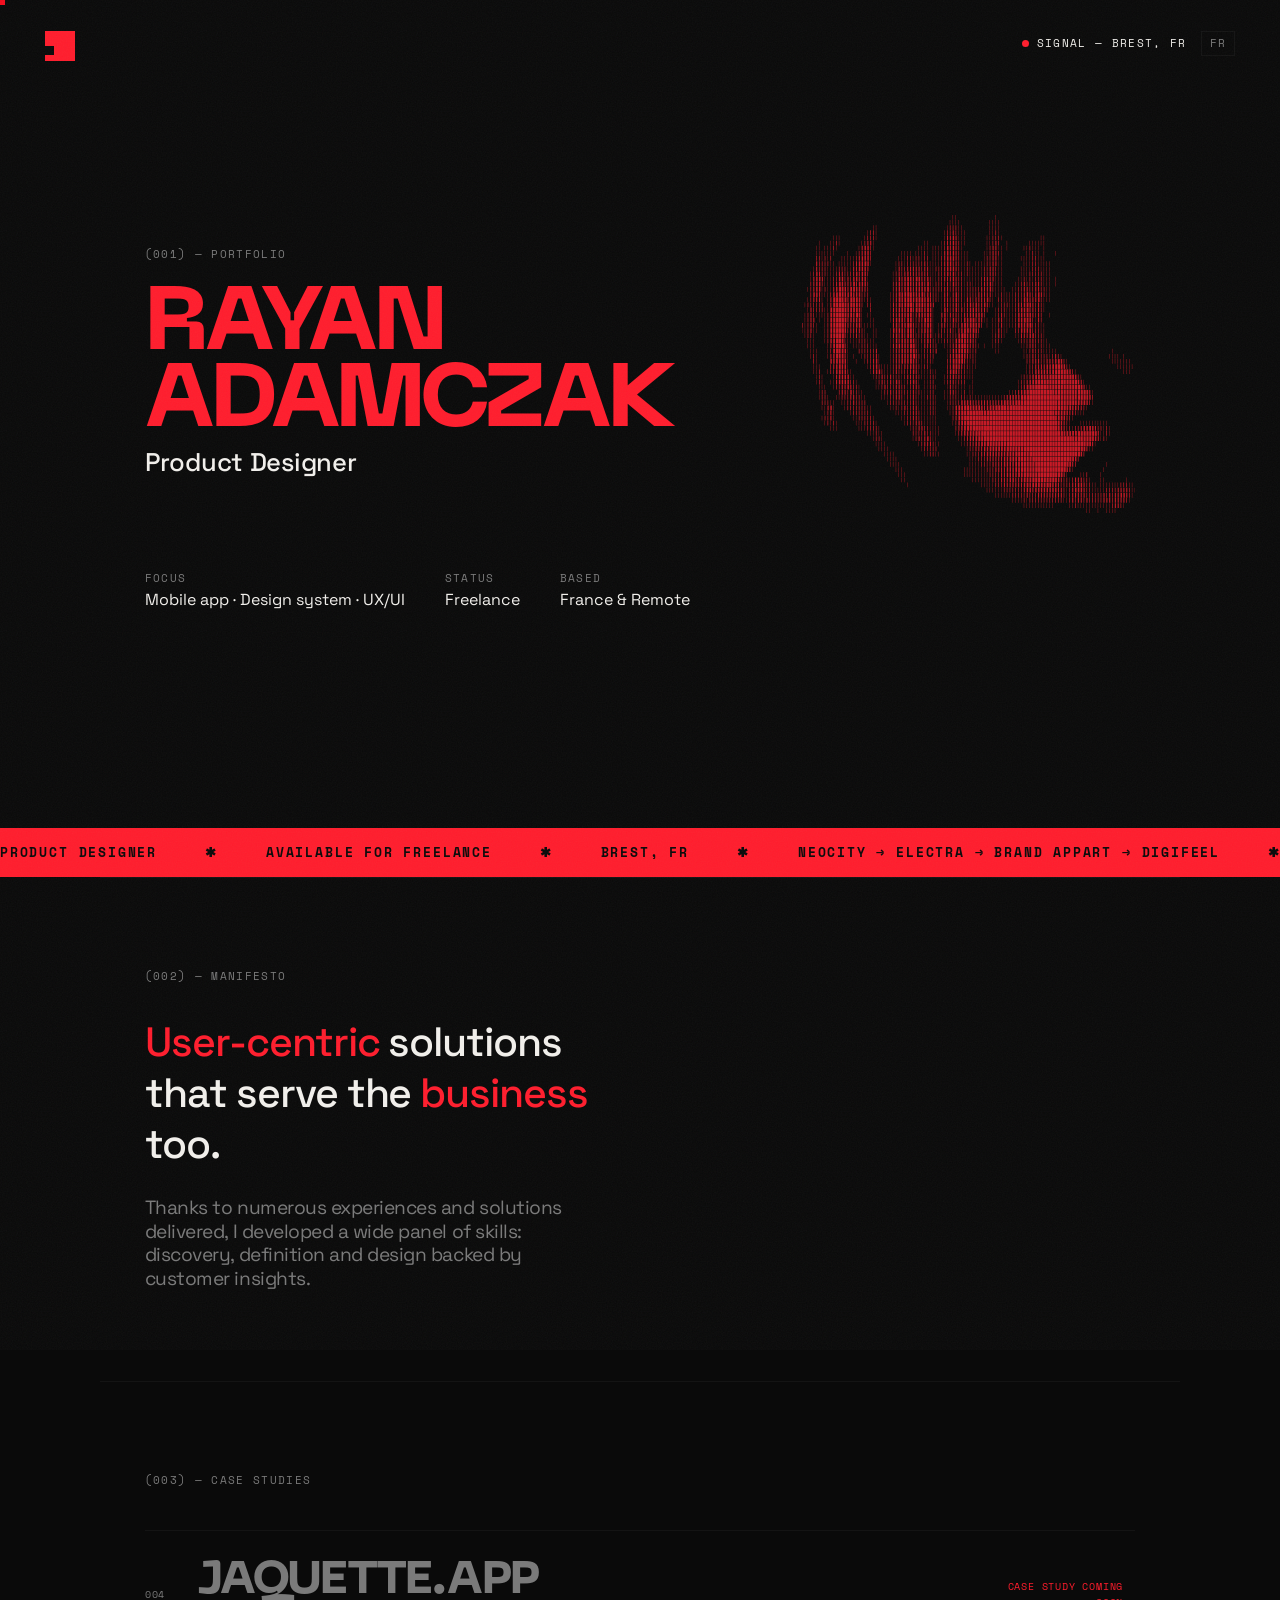
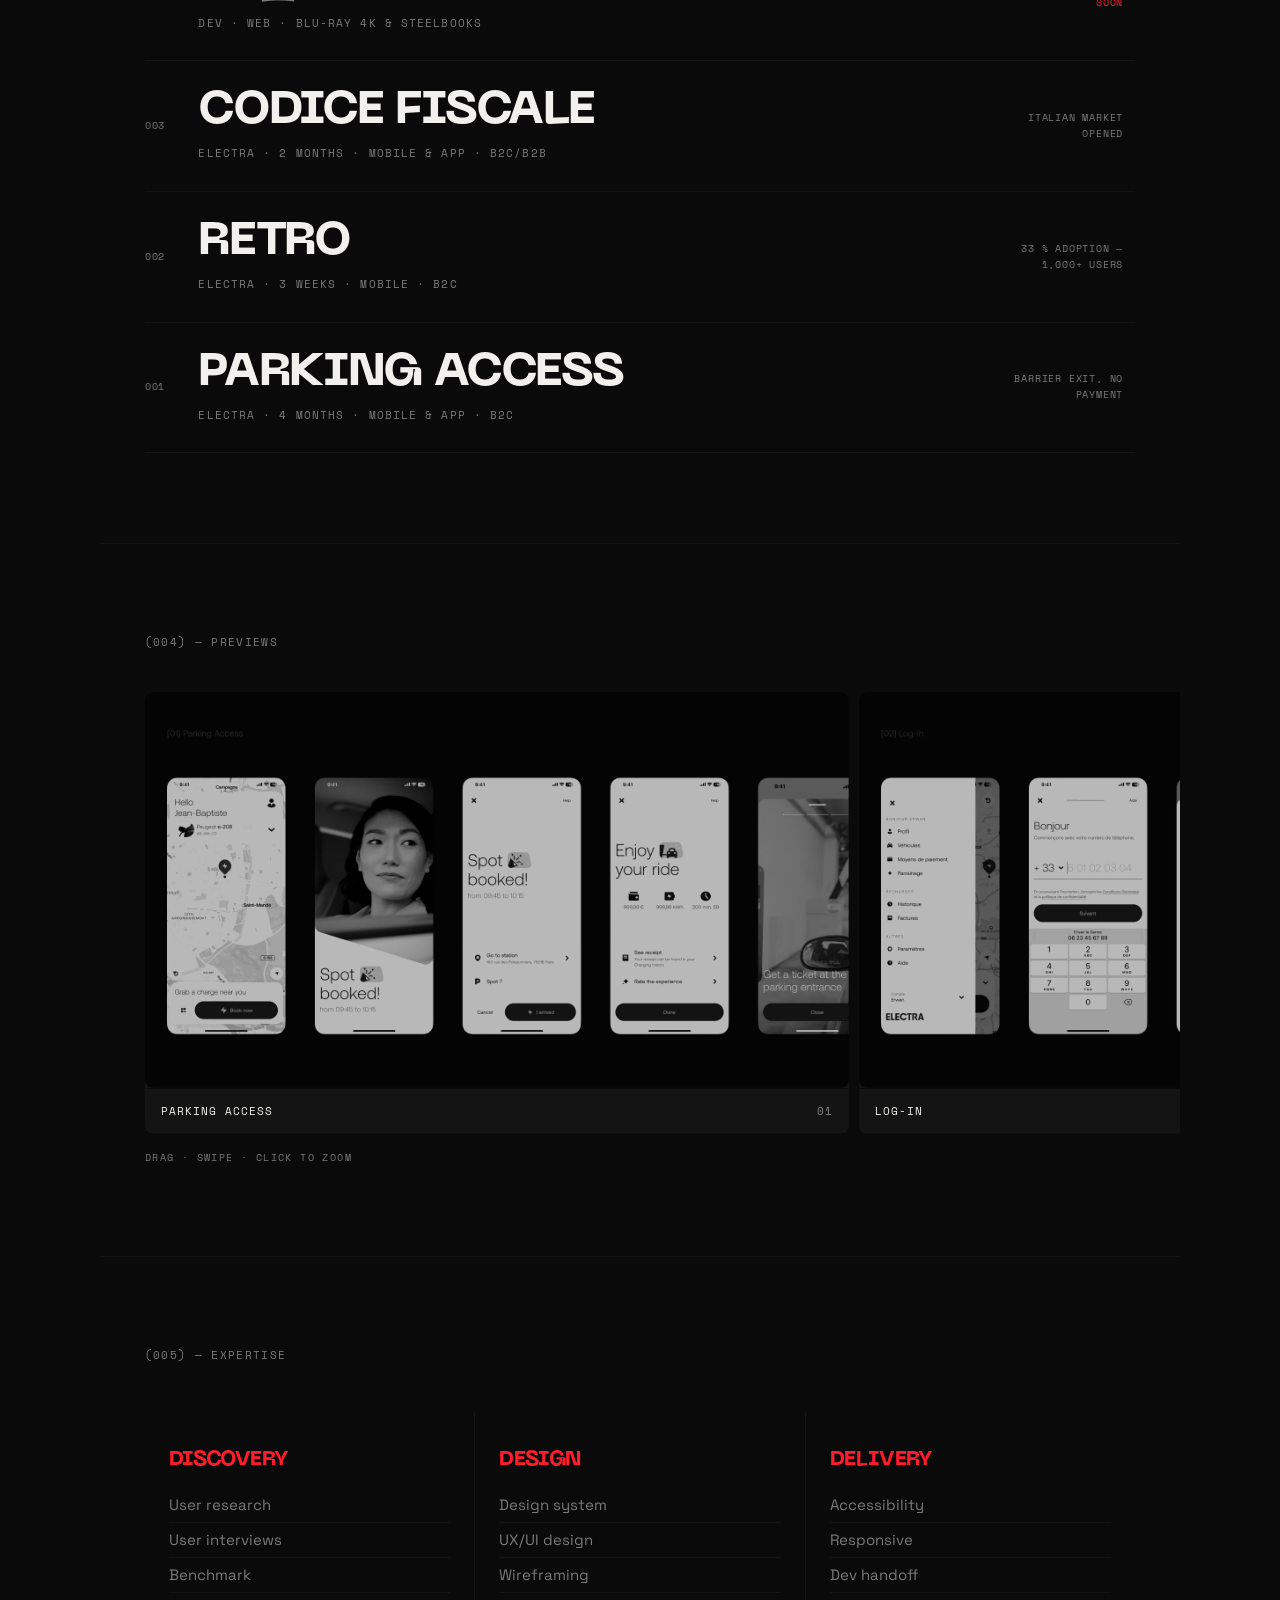
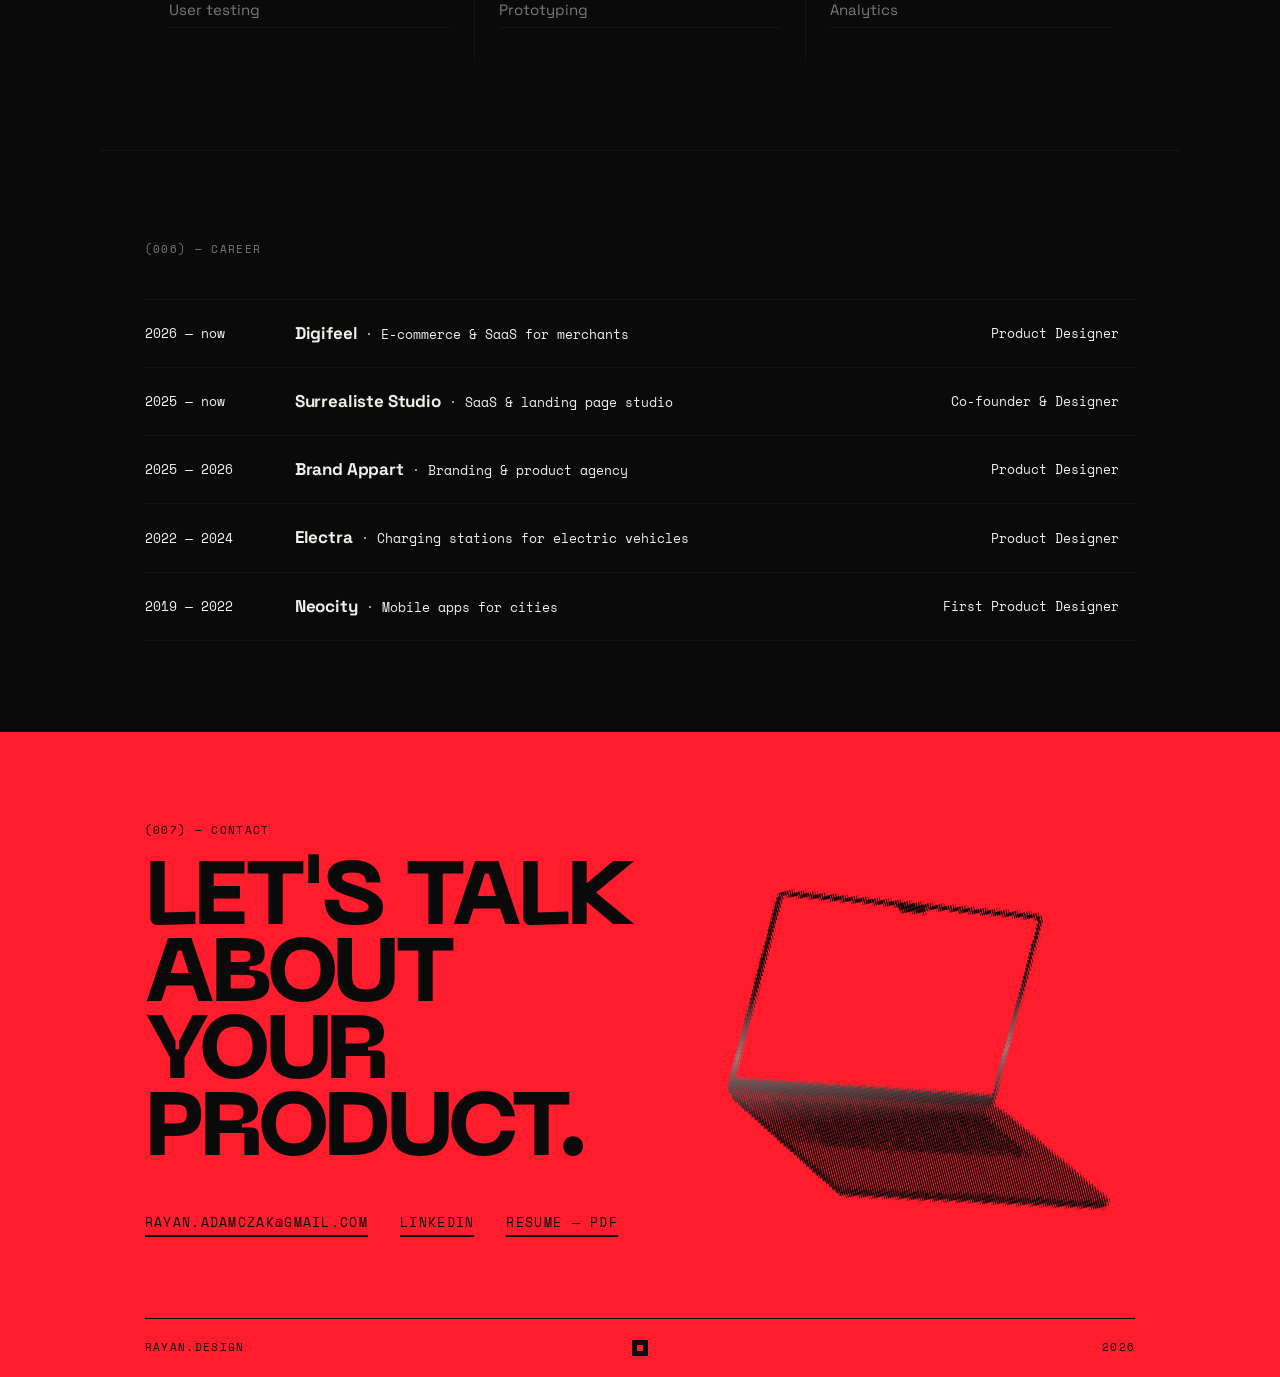
==== index.html @ aa4a4910 "Glissement du carrousel fluidifié, statut simplifié Carrousel - La cause des à-coups n'était ni le s" ====
<!doctype html>
<html lang="fr">
<head>
<meta charset="utf-8">
<meta name="viewport" content="width=device-width, initial-scale=1">
<title>Rayan Adamczak — Product Designer</title>
<meta name="description" content="Product Designer freelance — applications mobiles, design system, UX/UI. Electra, Neocity, Brand Appart, Digifeel. Brest, France &amp; remote.">
<meta name="theme-color" content="#0A0A0A">
<link rel="icon" href="assets/favicon.svg" type="image/svg+xml">
<link rel="icon" href="/favicon.ico" sizes="any">
<link rel="apple-touch-icon" href="/assets/apple-touch-icon.png">
<link rel="canonical" href="https://rayan.design/">
<meta property="og:type" content="website">
<meta property="og:title" content="Rayan Adamczak — Product Designer">
<meta property="og:description" content="Applications mobiles, design system, UX/UI. Freelance, dispo missions.">
<meta property="og:image" content="https://rayan.design/assets/og.jpg">
<meta property="og:image:width" content="1200">
<meta property="og:image:height" content="630">
<meta property="og:url" content="https://rayan.design/">
<meta name="twitter:card" content="summary_large_image">
<link rel="preconnect" href="https://fonts.googleapis.com">
<link rel="preconnect" href="https://fonts.gstatic.com" crossorigin>
<link href="https://fonts.googleapis.com/css2?family=Space+Grotesk:wght@400;500;700&family=Space+Mono:wght@400;700&display=swap" rel="stylesheet">
<style>
/* ── PP Neue Machina (locale) ─────────────────────────────── */
@font-face{font-family:'PP Neue Machina';src:url('fonts/PPNeueMachina-Light.woff2') format('woff2');
  font-weight:300;font-style:normal;font-display:swap}
@font-face{font-family:'PP Neue Machina';src:url('fonts/PPNeueMachina-Regular.woff2') format('woff2');
  font-weight:400;font-style:normal;font-display:swap}
@font-face{font-family:'PP Neue Machina';src:url('fonts/PPNeueMachina-Ultrabold.woff2') format('woff2');
  font-weight:800;font-style:normal;font-display:swap}

/* ── Tokens ───────────────────────────────────────────────── */
:root{
  /* rouge repris exactement des SVG tramés */
  --noir:#0A0A0A; --encre:#141414; --rouge:#FF1D2D; --rouge-sourd:#8F0F14;
  --craie:#F2F0EC; --gris:#7A7A7A;
  --marge:clamp(16px,3.5vw,64px);
  /* la colonne suit l'écran au lieu de se figer : 1400 à 1440,
     puis elle continue de grandir jusqu'à 2200 sur 4K. */
  --maxw:clamp(1080px,84vw,1680px);
  --rayon:8px;
  --display:'PP Neue Machina',system-ui,sans-serif;
  --texte:'Space Grotesk',system-ui,sans-serif;
  --mono:'Space Mono',ui-monospace,monospace;
  --ease:cubic-bezier(.7,0,.2,1);
}
*{box-sizing:border-box;margin:0;padding:0}
/* Le curseur custom masque le curseur système : sans anneau de focus,
   une navigation au clavier est aveugle. */
:focus-visible{outline:2px solid var(--rouge);outline-offset:3px}
html{scroll-behavior:smooth}
body{
  background:var(--noir);color:var(--craie);font-family:var(--texte);
  font-size:clamp(16px,.95vw,21px);line-height:1.6;-webkit-font-smoothing:antialiased;
  overflow-x:hidden;cursor:none;
}
a{color:inherit;text-decoration:none}

/* ── Grain global ─────────────────────────────────────────── */
.grain{
  position:fixed;inset:-50%;z-index:9998;pointer-events:none;opacity:.045;
  background-image:url("data:image/svg+xml,%3Csvg xmlns='http://www.w3.org/2000/svg' width='200' height='200'%3E%3Cfilter id='n'%3E%3CfeTurbulence type='fractalNoise' baseFrequency='.8' numOctaves='3'/%3E%3C/filter%3E%3Crect width='200' height='200' filter='url(%23n)'/%3E%3C/svg%3E");
  animation:grain 1s steps(4) infinite;
}
@keyframes grain{
  0%{transform:translate(0,0)}25%{transform:translate(-2%,1%)}
  50%{transform:translate(1%,-2%)}75%{transform:translate(-1%,-1%)}
  100%{transform:translate(0,0)}
}

/* ── Curseur ──────────────────────────────────────────────── */
/* `difference` est ce qui rend le curseur lisible sur les surfaces du site :
   il vire au noir sur le rouge — sans quoi il disparaît sur la ligne de
   parcours survolée — et reste rouge sur le noir. Son seul défaut est sur
   un visuel clair importé, où le rouge s'inverse en cyan : on le neutralise
   alors ponctuellement (voir .zoom plus bas). */
.cur{
  position:fixed;top:0;left:0;width:10px;height:10px;background:var(--rouge);
  z-index:9999;pointer-events:none;mix-blend-mode:difference;
  transition:width .25s var(--ease),height .25s var(--ease);
  transform:translate(-50%,-50%);
}
.cur.big{width:56px;height:56px}
/* Sur une vignette, le clic n'ouvre pas une page : il agrandit l'image.
   Un « + » le dit, sinon rien ne distingue une vignette d'un lien. Noir
   dans un carré rouge, c'est déjà la grammaire du logo. */
.cur::before,.cur::after{
  content:'';position:absolute;top:50%;left:50%;background:var(--noir);
  transform:translate(-50%,-50%) scale(0);
  transition:transform .25s var(--ease);
}
.cur::before{width:18px;height:2px}
.cur::after{width:2px;height:18px}
.cur.zoom::before,.cur.zoom::after{transform:translate(-50%,-50%) scale(1)}
/* Les maquettes du carrousel sont les seules surfaces claires de la page :
   c'est là, et seulement là, que `difference` virerait au cyan. */
.cur.zoom{mix-blend-mode:normal}
/* Le `cursor:none` du body est hérité, mais la feuille du navigateur pose
   `cursor:pointer` directement sur les liens et les boutons : une règle
   l'emporte toujours sur un héritage. D'où la flèche native encore visible
   sur les lignes de case study et de parcours. */
a,button{cursor:none}

/* ── Chrome ───────────────────────────────────────────────── */
.status{
  position:fixed;top:clamp(22px,2.4vw,44px);right:var(--marge);z-index:100;
  font-family:var(--mono);font-size:11px;letter-spacing:.12em;text-transform:uppercase;
  display:flex;align-items:center;gap:8px;
}
.dot{width:7px;height:7px;background:var(--rouge);border-radius:50%;animation:pulse 1.6s infinite}
.langue{
  margin-left:6px;font:inherit;letter-spacing:.12em;color:var(--gris);
  background:none;border:1px solid var(--encre);padding:3px 8px;cursor:none;
  transition:color .3s var(--ease),border-color .3s var(--ease);
}
.langue:hover{color:var(--rouge);border-color:var(--rouge)}
@keyframes pulse{0%,100%{opacity:1}50%{opacity:.25}}

/* ── Logo « œil » ─────────────────────────────────────────── */
.logo{
  position:fixed;top:clamp(22px,2.4vw,44px);left:var(--marge);z-index:100;
  width:clamp(30px,2.2vw,40px);aspect-ratio:1;background:var(--rouge);
  display:block;overflow:hidden;
}
.logo .pupille{
  position:absolute;top:50%;left:0;width:32%;height:32%;background:var(--noir);
  animation:scrute 9s cubic-bezier(.16,1,.3,1) infinite;
}
/* Saccade oculaire : déplacement quasi instantané suivi d'une fixation
   longue. Les paliers sont volontairement inégaux — un rythme régulier
   trahit la boucle. La pupille reste toujours dans la boîte : son bord
   ne dépasse jamais 12 % de marge au plus serré. */
/* Tout passe par transform : `left`, `top` et `height` déclenchaient un
   recalcul de layout à chaque frame, en boucle infinie. Les pourcentages
   de translate sont relatifs à la pupille (32 % du carré), d'où le
   facteur 100/32 ≈ 3,13 par rapport aux positions d'origine. Élargir la
   pupille impose donc de réduire les translate d'autant, sinon elle sort
   du carré. */
@keyframes scrute{
  0%,16%  {transform:translate(40%,-41%)   scaleY(1)}
  19%,29% {transform:translate(170%,-41%)  scaleY(1)}
  30%     {transform:translate(170%,-41%)  scaleY(.115)}  /* clignement */
  31%,38% {transform:translate(170%,-41%)  scaleY(1)}
  41%,49% {transform:translate(157%,3%)    scaleY(1)}     /* diagonale bas */
  52%,60% {transform:translate(70%,0%)     scaleY(1)}     /* balaye le bas */
  63%,72% {transform:translate(94%,-59%)   scaleY(1)}
  73%     {transform:translate(94%,-59%)   scaleY(.115)}  /* 2e clignement */
  74%,79% {transform:translate(94%,-59%)   scaleY(1)}
  82%,88% {transform:translate(176%,-9%)   scaleY(1)}
  91%,100%{transform:translate(40%,-41%)   scaleY(1)}     /* boucle nette */
}
/* Le clignement vit dans la pupille elle-même (elle s'écrase sur sa
   hauteur), pas dans un cache rouge par-dessus. Un cache masquait la
   pupille au lieu de la faire cligner — elle semblait disparaître.
   Comme tout est dans la même animation, il n'y a plus de désynchro
   possible entre deux boucles. */
.logo:hover .pupille{animation-play-state:paused}

.label{
  font-family:var(--mono);font-size:clamp(11px,.72vw,15px);letter-spacing:.12em;
  text-transform:uppercase;color:var(--gris);
}
/* colonne centrée : les gouttières ne grandissent plus indéfiniment */
section{
  padding:clamp(64px,10vh,160px) var(--marge);border-top:1px solid var(--encre);
  max-width:var(--maxw);margin-inline:auto;
}

/* ── Hero ─────────────────────────────────────────────────── */
/* `safe center` : si le contenu dépasse la hauteur, il s'aligne en haut
   au lieu de déborder (et d'être rogné) des deux côtés. */
.hero{
  border-top:0;min-height:92vh;display:flex;flex-direction:column;
  justify-content:safe center;position:relative;
}
.hero h1{
  font-family:var(--display);font-weight:800;color:var(--rouge);
  font-size:clamp(42px,7vw,168px);line-height:.86;letter-spacing:-.035em;
  text-transform:uppercase;
}
/* Titre et portrait sur une même ligne : le portrait se cale sur l'axe
   du bloc titre au lieu de flotter en haut à droite. */
.hero-main{
  display:flex;align-items:center;justify-content:space-between;
  gap:clamp(24px,5vw,96px);
}
.hero-text{min-width:0}
/* l'interligne .86 fait remonter les capitales dans la ligne du dessus */
/* Les deux écarts autour du nom se mesurent sur les capitales, pas sur les
   boîtes : avec line-height .86 la boîte du h1 est plus courte que ses
   glyphes, et l'espace résiduel sous la dernière ligne vaut ~0,3 fois le
   corps. Se fier aux marges donnait 15 px au-dessus pour 34 px en dessous.
   La marge est donc exprimée en vw, comme le corps du h1, pour que les
   deux écarts restent égaux à toutes les largeurs. */
.hero-text .label{margin-bottom:clamp(12px,1.85vw,42px)}
.hero .sub{
  font-size:clamp(17px,2vw,38px);color:var(--craie);margin-top:0;
  letter-spacing:-.01em;font-weight:500;
}
.hero .meta{display:flex;gap:40px;flex-wrap:wrap;margin-top:56px}
/* ── Visuels tramés ───────────────────────────────────────── */
/* Les SVG servent de MASQUE, pas d'image : la couleur vient du CSS.
   Un seul asset suffit donc pour le rouge sur noir ET le noir sur rouge. */
.dither{
  -webkit-mask-position:center;mask-position:center;
  -webkit-mask-repeat:no-repeat;mask-repeat:no-repeat;
  -webkit-mask-size:contain;mask-size:contain;
  background-color:var(--rouge);
  transition:background-color .35s var(--ease);
}
.portrait{
  border-radius:var(--rayon);
  flex:0 0 auto;width:min(26vw,420px);aspect-ratio:290/260;
  position:relative;
  /* le portrait est légèrement en retrait, puis on « l'éclaire » au survol :
     un gain de luminosité discret, pas un projecteur. */
  filter:brightness(.78);
  transition:filter .7s var(--ease);
  /* la couleur vit dans les deux calques ci-dessous, pas ici */
  background-color:transparent;
}
/* Calques empilés : ::before porte le portrait, les .glitch sont les bandes
   décalées de la salve. Le masque vit sur les calques et non sur .portrait —
   un masque sur le parent rognerait les décalages. */
.portrait::before{content:''}
.portrait::before,.portrait .glitch{
  position:absolute;inset:0;
  background-color:var(--rouge);
  -webkit-mask-image:url('assets/portrait.svg');mask-image:url('assets/portrait.svg');
  -webkit-mask-position:center;mask-position:center;
  -webkit-mask-repeat:no-repeat;mask-repeat:no-repeat;
  -webkit-mask-size:contain;mask-size:contain;
}
.laptop{
  width:min(38vw,420px);aspect-ratio:325/273;
  -webkit-mask-image:url('assets/laptop.svg');mask-image:url('assets/laptop.svg');
}
.portrait:hover{filter:brightness(1.14) saturate(1.06)}

/* ── Le portrait décroche ─────────────────────────────────────
   Salves brèves et rares, séparées par de longues pauses : le glitch
   doit surprendre, pas meubler. Tout le tirage (nombre de bandes,
   hauteur, position, décalage, teinte) vit dans le script en bas de
   page — une boucle CSS, même longue, finit par se laisser reconnaître.
   Deux teintes seulement, toutes deux sombres : la bande noire creuse
   un trou dans la trame, la rouge sourd l'éteint. Rien de clair, le
   glitch mange l'image au lieu de l'éclairer. */
.portrait::before{transform:translate3d(var(--secousse,0),0,0)}
/* Les bandes n'apparaissent que le temps d'une salve. Sans JS, le
   portrait reste net et immobile. */
.portrait .glitch{opacity:0}
/* sur fond rouge, la trame passe en noir */
.contact .dither{background-color:var(--noir)}

/* ── Le laptop s'allume ───────────────────────────────────────
   Trois couches, toutes contenues par le masque du SVG :
   1. un balayage clair qui traverse l'écran au survol ;
   2. un allumage saccadé quand la section entre à l'écran ;
   3. une inclinaison 3D qui suit le curseur.
   Le dégradé est en background-image : comme il est masqué par le SVG,
   il épouse exactement la silhouette du laptop. */
.laptop-scene{perspective:1000px;flex:0 0 auto;padding:24px}
.contact .laptop{
  background-image:linear-gradient(178deg,transparent 43%,rgba(242,240,236,.55) 50%,transparent 57%);
  background-size:100% 300%;
  background-position:0 -100%;
  transform:rotateX(var(--rx,0deg)) rotateY(var(--ry,0deg));
  /* Pas de transition pendant le suivi : elle amortissait chaque
     mouvement du pointeur et donnait cette impression de laptop qui
     rame. Elle ne sert qu'au retour à plat. */
  transition:transform .6s var(--ease);
  will-change:transform;
}
/* `.suit` est posée par le script tant que le pointeur est dans la zone.
   Le lier au survol de .contact-main ne marchait plus une fois la zone
   d'écoute élargie : entre les deux, chaque mouvement relançait une
   transition de 0,6 s. */
.contact .laptop.suit{transition:none}
.contact-main:hover .laptop{animation:balayage 1.5s var(--ease)}
@keyframes balayage{
  from{background-position:0 -100%}
  to  {background-position:0 200%}
}
/* L'allumage vit sur le parent, le balayage sur le laptop. Les deux
   étaient sur le même élément : passer la souris remplaçait `allumage`
   par `balayage`, et la quitter rejouait l'allumage — l'écran semblait
   se couper à chaque sortie de survol. */
section.in .laptop-scene{animation:allumage .9s steps(1,end)}
@keyframes allumage{
  0%,12%  {opacity:0}
  16%     {opacity:1}
  22%     {opacity:.15}
  30%     {opacity:1}
  38%     {opacity:.4}
  46%,100%{opacity:1}
}

@media(prefers-reduced-motion:reduce){
  .contact .laptop{animation:none!important;transform:none!important}
}


/* ── Marquee ──────────────────────────────────────────────── */
.marquee{
  background:var(--rouge);color:var(--noir);padding:14px 0;overflow:hidden;
  border-top:0;white-space:nowrap;
}
.marquee .track{display:flex;width:max-content;animation:slide 34s linear infinite}
/* Le gap interne ET l'écart entre les deux passes valent 48px : sans ça,
   -50 % ne tombe pas sur une frontière de passe et on voit le raccord. */
.marquee .passe{display:flex;gap:48px;padding-right:48px;font-family:var(--mono);
  font-size:13px;letter-spacing:.14em;text-transform:uppercase;font-weight:700}
.marquee .passe span{white-space:nowrap}
@keyframes slide{from{transform:translateX(0)}to{transform:translateX(-50%)}}

/* ── Manifeste ────────────────────────────────────────────── */
/* Deux paragraphes : l'échelle descend, sinon le bloc mange l'écran. */
.manifeste p{font-size:clamp(24px,3.2vw,56px);line-height:1.24;letter-spacing:-.025em;
  max-width:19ch;font-weight:500;margin-top:32px}
.manifeste .manifeste-suite{color:var(--gris);font-size:clamp(16px,1.5vw,26px);
  max-width:38ch;margin-top:26px;font-weight:400}
.manifeste em{color:var(--rouge);font-style:normal}

/* ── Index projets ────────────────────────────────────────── */
.row{
  /* Le 001 s'aligne sur le bord de la colonne, comme le libellé de
     section. La largeur fixe de 64 px le décalait vers l'intérieur. */
  display:grid;grid-template-columns:auto 1fr auto;gap:clamp(18px,2.6vw,44px);
  align-items:center;padding:28px 12px 28px 0;border-bottom:1px solid var(--encre);
  transition:background .35s var(--ease),color .35s var(--ease),padding-left .35s var(--ease);
}
/* `:first-of-type` compte par type d'élément : avec un <div> suivi de
   <a>, deux lignes recevaient le filet du haut. */
.index > :first-child{border-top:1px solid var(--encre)}
.row h2{font-family:var(--display);font-weight:800;font-size:clamp(22px,3.6vw,68px);
  text-transform:uppercase;letter-spacing:-.03em;line-height:1}
/* Les tags se calaient directement sous le titre alors que la grille
   sépare ses lignes de 10 px : même valeur ici pour un rythme régulier. */
.row .tags{font-family:var(--mono);font-size:11px;letter-spacing:.1em;text-transform:uppercase;color:var(--gris);
  margin-top:10px}
/* Réservé aux lignes cliquables : la ligne « à venir » n'est pas un <a>,
   elle ne doit ni virer au rouge ni suggérer qu'on peut la suivre. */
a.row:hover{background:var(--rouge);color:var(--noir);padding-left:32px}
/* la ligne survolée pousse son numéro en gras : repère de lecture */
a.row:hover .num{font-weight:700}
a.row:hover .tags,a.row:hover .num{color:var(--noir)}
/* Titre en retrait, statut en rouge : la ligne se lit comme annoncée,
   pas comme disponible. */
.row.bientot h2{color:var(--gris)}
.row.bientot .etat{color:var(--rouge)}
.num{font-family:var(--mono);font-size:clamp(10px,.68vw,12px);color:var(--gris);
  letter-spacing:.08em;text-transform:uppercase;text-align:right;max-width:22ch}

.peek{
  /* Carré, sinon le cercle du dégradé (dimensionné sur le coin le plus
     éloigné) déborde en haut et en bas de la boîte et se fait couper. */
  position:fixed;width:min(340px,26vw);aspect-ratio:1;pointer-events:none;z-index:90;
  opacity:0;transform:translate(-50%,-50%) scale(.9);transition:opacity .3s,transform .3s var(--ease);
  background:radial-gradient(70% 70% at 42% 36%,var(--rouge),var(--rouge-sourd) 52%,var(--noir) 84%);

  /* Deux couches de masque multipliées entre elles :
     1. la trame de points, qui se répète ;
     2. un dégradé radial d'opacité, qui ne se répète pas.
     Résultat : la trame est dense sous le curseur et se dissout vers
     les bords, au lieu de s'arrêter net sur un carré. */
  -webkit-mask-image:
    radial-gradient(circle at center,#000 .9px,transparent 1.1px),
    radial-gradient(circle closest-side at center,#000 8%,rgba(0,0,0,.5) 46%,transparent 96%);
  mask-image:
    radial-gradient(circle at center,#000 .9px,transparent 1.1px),
    radial-gradient(circle closest-side at center,#000 8%,rgba(0,0,0,.5) 46%,transparent 96%);
  -webkit-mask-size:4px 4px,100% 100%;
  mask-size:4px 4px,100% 100%;
  -webkit-mask-repeat:repeat,no-repeat;
  mask-repeat:repeat,no-repeat;
  /* `intersect` = alpha_trame × alpha_dégradé */
  -webkit-mask-composite:source-in;
  mask-composite:intersect;
}
.peek.on{opacity:1;transform:translate(-50%,-50%) scale(1)}

/* ── Carrousel d'aperçus ──────────────────────────────────────
   Défilement horizontal libre : molette, drag à la souris, ou swipe.
   `scroll-snap` cale chaque vignette sans bloquer le geste. */
.carrousel{
  margin-top:40px;display:flex;gap:10px;overflow-x:auto;overflow-y:hidden;
  scroll-snap-type:x proximity;scrollbar-width:none;
  /* `cursor:none` et non `grab` : le curseur custom est la seule marque
     de survol du site, une flèche native ici jurerait. */
  padding-bottom:2px;cursor:none;
  /* débord plein bord : le carrousel sort de la colonne, il file vers la droite */
  margin-right:calc(-1 * var(--marge));
}
.carrousel::-webkit-scrollbar{display:none}
.carrousel.drag{scroll-snap-type:none}
/* L'arrondi vient de `clip-path` et non du seul couple
   `border-radius` + `overflow:hidden`. L'image porte en permanence un
   `filter` et, au survol, un `transform` : les deux la placent sur sa
   propre couche de composition. Le rognage arrondi d'un ancêtre est
   alors appliqué par le compositeur, qui ne lisse pas les bords — d'où
   les angles en escalier. `clip-path`, lui, reste antialiasé.
   L'`overflow:hidden` est conservé : il borne la mise en page, le
   clip-path ne fait que dessiner le bord. */
.vignette{
  flex:0 0 auto;scroll-snap-align:start;
  background:var(--encre);position:relative;user-select:none;
  border-radius:var(--rayon);overflow:hidden;
  clip-path:inset(0 round var(--rayon));
}
.vignette .cadre{
  height:clamp(260px,44vh,520px);overflow:hidden;background:var(--noir);
  border-radius:var(--rayon);
  clip-path:inset(0 round var(--rayon));
}
/* Désaturé au repos, couleur au survol : la couleur d'un mockup entre
   toujours en conflit avec le rouge de la DA. On la garde pour le focus. */
.vignette img{height:100%;width:auto;display:block;
  filter:grayscale(1) contrast(1.1) brightness(.72);
  transition:filter .6s var(--ease),transform .8s var(--ease)}
.vignette:hover img{filter:none;transform:scale(1.02)}
.vignette figcaption{
  display:flex;justify-content:space-between;gap:12px;padding:14px 16px;
  font-family:var(--mono);font-size:10.5px;letter-spacing:.1em;text-transform:uppercase;
  /* #7A7A7A sur --encre ne donne que 4.29:1 — sous le seuil pour
     du 10.5 px. Éclairci juste ce qu'il faut : 4.79:1. */
  color:#828282;border-top:1px solid var(--noir);
}
.vignette figcaption b{color:var(--craie);font-weight:400}
.vignette:hover figcaption b{color:var(--rouge)}
.vignette{cursor:none}
/* ── Visionneuse ──────────────────────────────────────────── */
.loupe{
  position:fixed;inset:0;z-index:200;background:rgba(10,10,10,.94);
  display:grid;place-items:center;padding:clamp(20px,5vw,72px);
  opacity:0;visibility:hidden;
  /* visibility bascule instantanément à l'ouverture (sinon le bouton
     n'est pas focusable) et attend la fin du fondu à la fermeture. */
  transition:opacity .4s var(--ease),visibility 0s linear .4s;
  backdrop-filter:blur(8px);
}
.loupe[open]{opacity:1;visibility:visible;transition:opacity .4s var(--ease),visibility 0s}
.loupe img{max-width:100%;max-height:82vh;display:block;object-fit:contain;
  border-radius:var(--rayon)}
.loupe-barre{
  position:absolute;top:clamp(18px,3vw,34px);left:var(--marge);right:var(--marge);
  display:flex;justify-content:space-between;gap:20px;
  font-family:var(--mono);font-size:11px;letter-spacing:.14em;text-transform:uppercase;
  color:var(--gris);
}
.loupe-barre b{color:var(--craie);font-weight:400}
.loupe button{
  font:inherit;letter-spacing:.14em;color:var(--gris);background:none;
  border:1px solid var(--encre);padding:8px 14px;cursor:none;
  transition:color .3s var(--ease),border-color .3s var(--ease);
}
.loupe button:hover{color:var(--rouge);border-color:var(--rouge)}
.loupe-nav{position:absolute;bottom:clamp(18px,3vw,34px);left:50%;transform:translateX(-50%);
  display:flex;gap:10px}
.carrousel-aide{
  margin-top:14px;font-family:var(--mono);font-size:10px;letter-spacing:.14em;
  text-transform:uppercase;color:var(--gris);
}

/* ── Colonnes expertises ──────────────────────────────────── */
.cols{display:grid;grid-template-columns:repeat(auto-fit,minmax(240px,1fr));gap:1px;background:var(--encre);margin-top:48px}
.col{background:var(--noir);padding:32px 24px}
.col h3{font-family:var(--display);font-weight:800;text-transform:uppercase;font-size:20px;
  letter-spacing:-.02em;color:var(--rouge);margin-bottom:12px}
/* Au survol : la puce rouge se déploie et l'item glisse pour lui faire
   place. Transition sur la largeur d'un pseudo-élément, pas sur padding
   du <li> — le filet du bas ne bouge pas. */
.col li{list-style:none;font-size:15px;color:var(--gris);padding:5px 0;
  border-bottom:1px solid var(--encre);display:flex;align-items:center;
  transition:color .35s var(--ease)}
.col li::before{
  content:'';width:0;height:1px;background:var(--rouge);margin-right:0;
  transition:width .35s var(--ease),margin-right .35s var(--ease);
}
.col li:hover{color:var(--craie)}
.col li:hover::before{width:16px;margin-right:10px}

.index{margin-top:40px}

/* ── Parcours ─────────────────────────────────────────────── */
/* `align-items:center` et non l'étirement par défaut : le nom de la boîte
   est en 17 px quand le reste de la ligne est en 13 px, donc la cellule du
   milieu est plus haute. Étirées, les deux autres colonnes calaient leur
   texte en haut de la ligne — d'où l'impression d'un bloc non centré entre
   les deux filets, et d'une flèche décalée. */
a.job{display:grid;grid-template-columns:130px 1fr auto;gap:20px;padding:20px 16px 20px 0;
  align-items:center;
  border-bottom:1px solid var(--encre);font-family:var(--mono);font-size:13px;
  transition:background .35s var(--ease),padding-left .35s var(--ease)}
a.job:first-of-type{border-top:1px solid var(--encre)}
a.job:hover{background:var(--rouge);color:var(--noir);padding-left:16px}
a.job:hover b{color:var(--noir)}
/* La flèche était en ::after sur le <b> : même invisible elle occupait
   sa largeur, ce qui décalait le point médian selon la longueur du nom.
   Elle passe en absolu — zéro impact sur le flux. */
a.job{position:relative}
/* Flèche dessinée, plus le caractère « ↗ ». Dans Space Mono ce glyphe ne
   descend pas jusqu'à la ligne de base — mesuré, son centre d'encre est
   5 px plus haut que celui du texte — donc centrer sa boîte ne le centre
   pas, lui. Le tracé remplit son viewBox de façon symétrique : centrer la
   boîte suffit. La couleur suit `currentColor`, elle passe donc au noir
   sur la ligne survolée sans règle en plus. */
a.job::after{
  content:'';position:absolute;right:16px;top:50%;
  /* Le tracé remplit son viewBox, son centre de boîte est donc son centre
     optique. Reste que le milieu de la ligne n'est pas le milieu des
     capitales : mesuré, la flèche centrée sur la boîte tombe 1,75 px
     au-dessus du milieu de « Product Designer », soit .135em à ce corps.
     (La correction précédente de .23em visait le centre d'encre, qui
     inclut les jambages et descend trop bas.) */
  transform:translateY(calc(-50% + .135em));
  width:22px;height:22px;background-color:currentColor;
  -webkit-mask-image:url("data:image/svg+xml,%3Csvg xmlns='http://www.w3.org/2000/svg' viewBox='0 0 24 24' fill='none' stroke='%23000' stroke-width='2.4' stroke-linecap='square'%3E%3Cpath d='M4 20L20 4M8 4h12v12'/%3E%3C/svg%3E");
  mask-image:url("data:image/svg+xml,%3Csvg xmlns='http://www.w3.org/2000/svg' viewBox='0 0 24 24' fill='none' stroke='%23000' stroke-width='2.4' stroke-linecap='square'%3E%3Cpath d='M4 20L20 4M8 4h12v12'/%3E%3C/svg%3E");
  -webkit-mask-size:contain;mask-size:contain;
  -webkit-mask-repeat:no-repeat;mask-repeat:no-repeat;
  -webkit-mask-position:center;mask-position:center;
  opacity:0;transition:opacity .35s var(--ease);pointer-events:none;
}
a.job:hover::after{opacity:1}
/* La réserve dépasse la flèche de sa propre largeur : à 30 px il ne restait
   que 8 px entre le texte et elle, elles se touchaient presque. */
a.job:hover > span:last-child{padding-right:42px}
a.job > span:last-child{transition:padding-right .35s var(--ease)}
/* même règle de survol pour les lignes non cliquables */
.job{display:grid;grid-template-columns:130px 1fr auto;gap:20px;align-items:center;
  padding:20px 16px 20px 0;border-bottom:1px solid var(--encre);
  font-family:var(--mono);font-size:13px}
.job b{font-family:var(--texte);font-size:17px;font-weight:700;letter-spacing:-.01em}
.job .court{display:none}

/* ── Contact rouge ────────────────────────────────────────── */
/* seul bloc en plein bord : le rouge saigne, mais le texte reste aligné
   sur la même colonne que le reste du site. */
.contact{
  background:var(--rouge);color:var(--noir);text-align:left;
  position:relative;
  /* pas d'overflow:hidden ici : il rognait le laptop dès qu'il pivotait.
     Le débord horizontal est déjà bloqué par overflow-x sur <body>. */
  max-width:none;
  padding-inline:max(var(--marge),calc((100% - var(--maxw))/2 + var(--marge)));
}
.contact-main{
  display:flex;align-items:center;justify-content:space-between;
  gap:clamp(24px,5vw,96px);margin-top:24px;
}
.contact .laptop{flex:0 0 auto;width:min(30vw,460px)}

/* sur fond rouge le gris du libellé tombait à 2:1 de contraste */
/* .6 donnait #6c1218 sur le rouge, soit 3.15:1 — sous le seuil pour du
   11 px. .85 monte à 4.61:1 en gardant le label en retrait. */
.contact .label{color:var(--noir);opacity:.85}
.contact h2{font-family:var(--display);font-weight:800;text-transform:uppercase;
  font-size:clamp(42px,7vw,168px);line-height:.86;letter-spacing:-.035em}
.contact .links{display:flex;gap:32px;flex-wrap:wrap;margin-top:40px;font-family:var(--mono);
  font-size:13px;letter-spacing:.1em;text-transform:uppercase}
.contact .links a{border-bottom:2px solid var(--noir);padding-bottom:3px}
.contact .links a:hover{background:var(--noir);color:var(--rouge);border-color:transparent}
/* Le noir plein et non une opacité : à 11 px il faut 4.5:1, et le noir
   éclairci par transparence sur ce rouge n'y arrive qu'à partir de .85.
   Autant garder la couleur franche, la hiérarchie passe par la taille. */
.contact .pied{
  /* Autant d'air sous le pied qu'entre le filet et lui. La section perd
     donc son padding bas — sinon il s'ajoutait et le rouge continuait
     sur une centaine de pixels de vide. */
  margin-top:clamp(52px,9vh,110px);padding:20px 0;
  border-top:1px solid var(--noir);
  /* Grille et non `space-between` : avec trois éléments de largeurs
     inégales, l'espace réparti ne place pas l'œil au milieu. Les deux
     colonnes extérieures sont égales, l'œil est donc vraiment centré. */
  display:grid;grid-template-columns:1fr auto 1fr;align-items:center;gap:16px;
  font-family:var(--mono);font-size:11px;letter-spacing:.12em;
  text-transform:uppercase;color:var(--noir);
}
.contact{padding-bottom:0}
.contact .pied > :last-child{justify-self:end}
/* L'œil inversé : sur le rouge, c'est le carré qui passe au noir et la
   pupille au rouge. Fixe — il ne scrute que dans l'en-tête. */
.contact .pied .oeil{position:relative;display:block;width:16px;height:16px;background:var(--noir)}
.contact .pied .oeil span{position:absolute;inset:31.25%;background:var(--rouge)}

/* ── Reveal au scroll ─────────────────────────────────────── */
/* état masqué posé par JS (.js-reveal sur <html>) : sans JS tout reste visible */
.js-reveal section > *{
  clip-path:inset(0 0 100% 0);opacity:0;
  transition:clip-path .8s var(--ease),opacity .6s ease;
}
/* débord négatif à l'arrivée : avec line-height .86 les capitales
   dépassent la box, un inset(0) leur raserait le haut. */
.js-reveal section.in > *{clip-path:inset(-30% -10% -10% -10%);opacity:1}
/* Un clip-path sur un ancêtre rogne ses descendants, y compris hors du
   plan. Le laptop qui pivote en 3D se faisait couper par le clip de
   .contact-main : ici la révélation se fait à l'opacité seule. */
.js-reveal .contact > *,.js-reveal .contact.in > *{clip-path:none}
.js-reveal section.in > *:nth-child(2){transition-delay:.06s}
.js-reveal section.in > *:nth-child(3){transition-delay:.12s}
.js-reveal section.in > *:nth-child(4){transition-delay:.18s}
.js-reveal section.in > *:nth-child(5){transition-delay:.24s}

@media(prefers-reduced-motion:reduce){
  *{animation:none!important;transition:none!important}
  .js-reveal section > *{clip-path:none;opacity:1}
}

/* ══ Mobile ══════════════════════════════════════════════════
   Le portrait ne disparaît plus : il passe au-dessus du titre, en
   pleine largeur. Et les bornes basses des clamp remontent — sur un
   écran de 390 px, 7vw ne faisait que 27 px et tout butait sur le
   minimum, d'où l'impression de miniature. */
@media(max-width:860px){
  :root{--marge:20px}
  /* 16 px sur un téléphone, c'est le minimum syndical. On remonte le
     corps de texte et les métadonnées qui partaient en accordéon. */
  body{font-size:17px}
  /* .1em d'interlettrage faisait déborder la ligne la plus longue de 10 px,
     donc passer sur deux lignes. .07em suffit à la ramener, et se voit
     moins qu'une réduction de corps. */
  .row .tags{font-size:11px;line-height:1.55;letter-spacing:.07em}
  a.job,.job{font-size:12px;line-height:1.5}

  /* Hauteur calée sur le viewport moins le bandeau : celui-ci doit être
     visible sans scroller, sinon on ne sait pas que la page continue.
     100svh, pas 100vh — la barre d'URL mobile fausse vh. */
  .hero{
    min-height:calc(100svh - 46px);padding-top:76px;padding-bottom:22px;
    justify-content:space-between;
  }
  .hero-main{display:flex;flex-direction:column-reverse;align-items:stretch;gap:18px}
  .hero-text{max-width:none}
  .portrait{width:min(62%,240px);margin-inline:auto 0}
  .hero h1{font-size:clamp(46px,12.5vw,80px)}
  .hero .sub{font-size:clamp(18px,4.6vw,26px)}
  /* une info par ligne : les valeurs ne se coupent plus en deux */
  .hero .meta{display:grid;grid-template-columns:1fr;gap:14px;margin-top:26px}
  .hero .meta > div{display:grid;grid-template-columns:74px 1fr;gap:10px;align-items:baseline}
  /* 15px : « Mobile app · Design system · UX/UI » tient sur une ligne
     jusqu'à 360 px de large. Au-delà ça repasse en deux lignes. */
  .hero .meta{font-size:15px}
  .hero .meta .label{margin:0}

  .manifeste p{font-size:clamp(29px,7.6vw,46px);max-width:none}
  .manifeste .manifeste-suite{font-size:clamp(17px,4.5vw,23px);max-width:none}

  /* index projets : la ligne se déplie au lieu de compresser 3 colonnes */
  .row{grid-template-columns:1fr;gap:10px;padding:22px 12px}
  .row h2{font-size:clamp(28px,8vw,44px)}
  .row .num{text-align:left;max-width:none}
  a.row:hover{padding-left:12px}

  .vignette .cadre{height:clamp(190px,46vw,270px)}
  /* Le survol n'existe pas au doigt : la vignette au centre de l'écran
     prend la couleur à sa place. Piloté en JS par l'observateur. */
  .vignette img{filter:grayscale(1) contrast(1.1) brightness(.72)}
  .vignette.actif img{filter:none;transform:scale(1.02)}
  .vignette.actif figcaption b{color:var(--rouge)}

  /* Trois colonnes dans une grille à deux : la quatrième cellule restait
     vide et laissait voir le fond --encre du conteneur, qui sert à
     dessiner les filets d'1 px. La dernière occupe donc toute la ligne. */
  /* La description d'Electra passe en version courte : en pleine longueur
     elle repassait sur deux lignes. */
  .job .long{display:none}
  .job .court{display:inline}

  .cols{grid-template-columns:1fr 1fr}
  .col:last-child{grid-column:1/-1}
  .col{padding:22px 18px}

  a.job,.job{grid-template-columns:1fr;gap:6px;padding:20px 12px 20px 0}
  a.job::after{top:20px;transform:none;width:18px;height:18px}
  a.job:hover{padding-left:12px}
  a.job:hover > span:last-child{padding-right:0}

  .contact-main{display:flex;flex-direction:column;align-items:stretch;gap:8px}
  .contact h2{font-size:clamp(42px,12vw,84px)}
  /* un lien par ligne : trois pastilles côte à côte se cassaient en
     trois lignes bancales */
  .contact .links{flex-direction:column;align-items:flex-start;gap:12px;font-size:12px}
  /* Aligné à gauche comme le reste de la colonne, et décollé des liens :
     centré et large, il venait toucher le « CV — PDF ». */
  .laptop-scene{padding:0;align-self:flex-start;margin-top:clamp(28px,7vw,52px)}
  .contact .laptop{width:min(58vw,260px)}

  .status{font-size:10px;gap:6px}
  .marquee .passe{font-size:11px;gap:32px;padding-right:32px}
  .loupe-nav button{padding:12px 20px}
}

/* le curseur custom n'a aucun sens au doigt */
@media(hover:none){
  body{cursor:auto}
  .cur,.peek{display:none}
  a,button{cursor:auto}
  .langue,.loupe button{cursor:pointer}
  .carrousel,.vignette{cursor:auto}
  .portrait{filter:brightness(1)}
  /* aucun état :hover atteignable au doigt — on neutralise pour éviter
     les états « collés » après un tap */
  a.row:hover,a.job:hover{background:none;color:inherit;padding-left:12px}
  a.row:hover .tags,a.row:hover .num,a.job:hover b{color:var(--gris)}
  a.row:hover h2{color:var(--craie)}
  a.job:hover b{color:var(--craie)}
  a.job::after{opacity:.5}
  .col li::before{width:16px;margin-right:10px}
  .vignette:hover img{transform:none}
}

/* ── Transition d'une page à l'autre ──────────────────────────
   Navigation entre deux documents de même origine : le navigateur
   photographie l'ancienne page et la nouvelle, puis interpole. La règle
   doit exister des deux côtés — elle est donc reprise à l'identique dans
   assets/case.css. Là où ce n'est pas encore implémenté, elle est
   ignorée et la navigation reste instantanée : rien d'autre à prévoir. */
@view-transition{navigation:auto}

/* Logo et bandeau de statut sont aux mêmes coordonnées des deux côtés.
   Nommés, ils sortent du fondu général et restent simplement en place
   au lieu de disparaître puis réapparaître. */
.logo{view-transition-name:logo}
.status{view-transition-name:statut}

/* Le reste glisse de quelques pixels : assez pour donner un sens à la
   navigation, trop peu pour se faire attendre. */
::view-transition-old(root),::view-transition-new(root){
  animation-duration:.42s;animation-timing-function:var(--ease);
}
::view-transition-old(root){animation-name:page-sort}
::view-transition-new(root){animation-name:page-entre}
@keyframes page-sort {to  {opacity:0;transform:translateY(-14px)}}
@keyframes page-entre{from{opacity:0;transform:translateY(22px)}}

/* Le sélecteur universel des blocs « reduce » plus haut ne descend pas
   dans l'arbre des pseudo-éléments de transition : il faut les viser. */
@media(prefers-reduced-motion:reduce){
  ::view-transition-group(*),
  ::view-transition-old(*),
  ::view-transition-new(*){animation:none!important}
}
</style>
<script>
// Les masques en url('assets/*.svg') sont bloqués en file:// (origine
// opaque). On ne charge la version inlinée en data: URI — 448 Ko — que
// dans ce cas précis. En HTTP les url() suffisent : rien à télécharger.
if (location.protocol === 'file:') {
  document.write('<link rel="stylesheet" href="assets/masks.css">');
}
</script>
</head>
<body>
<div class="grain"></div>
<div class="cur" id="cur"></div>
<div class="peek" id="peek"></div>

<a class="logo" href="#" aria-label="Accueil"><span class="pupille"></span></a>
<div class="status">
  <span class="dot"></span><span data-en="Signal — Brest, FR">Signal — Brest, FR</span>
  <button class="langue" id="langue" type="button" aria-label="Language">EN</button>
</div>

<!-- HERO -->
<main>

<section class="hero">
  <div class="hero-main">
    <div class="hero-text">
      <div class="label" data-en="(001) — Portfolio">(001) — Portfolio</div>
      <h1>Rayan<br>Adamczak</h1>
      <div class="sub">Product Designer</div>
    </div>
    <!-- les .glitch sont les bandes de la salve : décoratives, et déjà
         couvertes par le role="img" du parent -->
    <div class="portrait dither" role="img" aria-label="Portrait de Rayan Adamczak, traité en trame 1-bit">
      <span class="glitch"></span><span class="glitch"></span>
      <span class="glitch"></span><span class="glitch"></span>
    </div>
  </div>
  <div class="meta">
    <div><div class="label" data-en="Focus">Focus</div><span data-en="Mobile app · Design system · UX/UI">Mobile app · Design system · UX/UI</span></div>
    <div><div class="label" data-en="Status">Statut</div><span data-en="Freelance">Freelance</span></div>
    <div><div class="label" data-en="Based">Base</div><span data-en="France &amp; Remote">France &amp; Remote</span></div>
  </div>
</section>

<!-- MARQUEE -->
<!-- Deux passes strictement identiques : la piste fait exactement 2× la
     largeur d'une passe, donc translateX(-50%) revient au pixel de départ. -->
<div class="marquee">
  <div class="track">
    <div class="passe">
      <span>Product Designer</span><span>✱</span>
      <span data-en="Available for freelance">Available for freelance</span><span>✱</span>
      <span>Brest, FR</span><span>✱</span>
      <span>Neocity → Electra → Brand Appart → Digifeel</span><span>✱</span>
    </div>
    <div class="passe" aria-hidden="true">
      <span>Product Designer</span><span>✱</span>
      <span data-en="Available for freelance">Available for freelance</span><span>✱</span>
      <span>Brest, FR</span><span>✱</span>
      <span>Neocity → Electra → Brand Appart → Digifeel</span><span>✱</span>
    </div>
  </div>
</div>

<!-- MANIFESTE -->
<section class="manifeste">
  <div class="label" data-en="(002) — Manifesto">(002) — Manifeste</div>
  <p data-en="&lt;em&gt;User-centric&lt;/em&gt; solutions that serve the &lt;em&gt;business&lt;/em&gt; too.">Des solutions centrées <em>utilisateur</em>, qui servent aussi le <em>business.</em></p>
  <p class="manifeste-suite" data-en="Thanks to numerous experiences and solutions delivered, I developed a wide panel of skills: discovery, definition and design backed by customer insights.">Au fil des expériences et des projets livrés, j'ai développé un large éventail de compétences : discovery, définition et design, nourris par les insights clients.</p>
</section>

<!-- INDEX PROJETS -->
<section>
  <div class="label" data-en="(003) — Case studies">(003) — Case studies</div>
  <div class="index">
    <!-- Du plus récent au plus ancien. Jaquette n'a pas encore de page :
         ce n'est donc pas un <a>, et le survol rouge lui est refusé. -->
    <div class="row bientot">
      <span class="num">004</span>
      <div><h2>jaquette.app</h2>
        <div class="tags" data-en="Dev · Web · Blu-ray 4K &amp; Steelbooks">Dev · Web · Blu-ray 4K &amp; Steelbooks</div></div>
      <span class="num etat" data-en="Case study coming soon">Étude de cas à venir</span>
    </div>
    <a class="row" href="case-codice-fiscale" data-peek>
      <span class="num">003</span>
      <div><h2>Codice Fiscale</h2>
        <div class="tags" data-en="Electra · 2 months · Mobile &amp; app · B2C/B2B">Electra · 2 mois · Mobile &amp; app · B2C/B2B</div></div>
      <span class="num" data-en="Italian market opened">Ouverture du marché italien</span>
    </a>
    <a class="row" href="case-retro" data-peek>
      <span class="num">002</span>
      <div><h2>Retro</h2>
        <div class="tags" data-en="Electra · 3 weeks · Mobile · B2C">Electra · 3 semaines · Mobile · B2C</div></div>
      <span class="num" data-en="33 % adoption — 1,000+ users">33 % d'adoption — 1 000+ utilisateurs</span>
    </a>
    <a class="row" href="case-parking-access" data-peek>
      <span class="num">001</span>
      <div><h2>Parking Access</h2>
        <div class="tags" data-en="Electra · 4 months · Mobile &amp; app · B2C">Electra · 4 mois · Mobile &amp; app · B2C</div></div>
      <span class="num" data-en="Barrier exit, no payment">Sortie de parking sans paiement</span>
    </a>
  </div>
</section>

<!-- APERÇUS -->
<section>
  <div class="label" data-en="(004) — Previews">(004) — Aperçus</div>
  <div class="carrousel" id="carrousel">
    <figure class="vignette"><div class="cadre">
      <img src="assets/carrousel/1.webp" alt="Parking Access" loading="lazy" draggable="false" width="1600" height="900"></div>
      <figcaption><b>Parking Access</b><span>01</span></figcaption></figure>
    <figure class="vignette"><div class="cadre">
      <img src="assets/carrousel/2.webp" alt="Log-in" loading="lazy" draggable="false" width="1600" height="900"></div>
      <figcaption><b>Log-in</b><span>02</span></figcaption></figure>
    <figure class="vignette"><div class="cadre">
      <img src="assets/carrousel/3.webp" alt="Electra Retro" loading="lazy" draggable="false" width="1600" height="900"></div>
      <figcaption><b>Electra Retro</b><span>03</span></figcaption></figure>
    <figure class="vignette"><div class="cadre">
      <img src="assets/carrousel/4.webp" alt="Posters" loading="lazy" draggable="false" width="1600" height="900"></div>
      <figcaption><b>Posters</b><span>04</span></figcaption></figure>
  </div>
  <div class="carrousel-aide" data-en="Drag · swipe · click to zoom">Glisser · swiper · cliquer pour agrandir</div>
</section>

<!-- VISIONNEUSE -->

<!-- EXPERTISES -->
<section>
  <div class="label" data-en="(005) — Expertise">(005) — Expertises</div>
  <div class="cols">
    <div class="col"><h3>Discovery</h3><ul>
      <li data-en="User research">User research</li>
      <li data-en="User interviews">User interview</li>
      <li data-en="Benchmark">Benchmark</li>
      <li data-en="User testing">User testing</li></ul></div>
    <div class="col"><h3>Design</h3><ul>
      <li data-en="Design system">Design system</li>
      <li data-en="UX/UI design">UX/UI design</li>
      <li data-en="Wireframing">Wireframing</li>
      <li data-en="Prototyping">Prototyping</li></ul></div>
    <div class="col"><h3>Delivery</h3><ul>
      <li data-en="Accessibility">Accessibilité</li>
      <li data-en="Responsive">Responsive</li>
      <li data-en="Dev handoff">Handoff dev</li>
      <li data-en="Analytics">Analytics</li></ul></div>
  </div>
</section>

<!-- PARCOURS -->
<section>
  <div class="label" data-en="(006) — Career">(006) — Parcours</div>
  <div class="index">
    <a class="job" href="https://www.digifeel.io/" target="_blank" rel="noopener">
      <span data-en="2026 — now">2026 — auj.</span>
      <span><b>Digifeel</b> · <span data-en="E-commerce &amp; SaaS for merchants">E-commerce &amp; SaaS commerçants</span></span>
      <span>Product Designer</span></a>
    <div class="job">
      <span data-en="2025 — now">2025 — auj.</span>
      <span><b>Surrealiste Studio</b> · <span data-en="SaaS &amp; landing page studio">Studio SaaS &amp; landing</span></span>
      <span data-en="Co-founder &amp; Designer">Co-fondateur &amp; Designer</span></div>
    <a class="job" href="https://brandappart.com/" target="_blank" rel="noopener">
      <span>2025 — 2026</span>
      <span><b>Brand Appart</b> · <span data-en="Branding &amp; product agency">Agence branding &amp; produit</span></span>
      <span>Product Designer</span></a>
    <a class="job" href="https://www.go-electra.com/" target="_blank" rel="noopener">
      <span>2022 — 2024</span>
      <span><b>Electra</b> · <span class="long" data-en="Charging stations for electric vehicles">Stations de recharge pour voitures électriques</span><span class="court" data-en="EV charging stations">Stations de recharge pour EV</span></span>
      <span>Product Designer</span></a>
    <a class="job" href="https://neocity.fr/" target="_blank" rel="noopener">
      <span>2019 — 2022</span>
      <span><b>Neocity</b> · <span data-en="Mobile apps for cities">Apps mobiles pour les villes</span></span>
      <span>First Product Designer</span></a>
  </div>
</section>

<!-- CONTACT -->
<section class="contact">
  <div class="label" data-en="(007) — Contact">(007) — Contact</div>
  <div class="contact-main">
    <div>
      <h2 data-en="Let's talk&lt;br&gt;about your&lt;br&gt;product.">Parlons<br>de votre<br>produit.</h2>
      <div class="links">
        <a href="mailto:rayan.adamczak@gmail.com">rayan.adamczak@gmail.com</a>
        <a href="https://www.linkedin.com/in/rayan-adamczak/" target="_blank" rel="noopener">LinkedIn</a>
        <a href="https://drive.google.com/file/d/14xStFrOXYYaxbtZPUauzJ34D3LQgsAnT/view" target="_blank" rel="noopener" data-en="Resume — PDF">CV — PDF</a>
      </div>
    </div>
    <div class="laptop-scene">
      <div class="laptop dither" id="laptop" role="img" aria-label="Illustration d'ordinateur portable en trame 1-bit"></div>
    </div>
  </div>
  <!-- Pied de section, pas pied de page : il vit dans le bloc rouge et ne
       redouble pas les liens de contact, qui sont juste au-dessus. -->
  <footer class="pied">
    <span>rayan.design</span>
    <span class="oeil" aria-hidden="true"><span></span></span>
    <span>2026</span>
  </footer>
</section>

</main>

<div class="loupe" id="loupe" role="dialog" aria-modal="true" aria-label="Aperçu">
  <div class="loupe-barre">
    <span><b id="loupe-titre"></b> <span id="loupe-num"></span></span>
    <button type="button" id="loupe-fermer" data-en="Close">Fermer</button>
  </div>
  <img id="loupe-img" alt="">
  <div class="loupe-nav">
    <button type="button" id="loupe-prec" aria-label="Précédent">←</button>
    <button type="button" id="loupe-suiv" aria-label="Suivant">→</button>
  </div>
</div>

<script>
// Libellés d'accessibilité, suivis par assets/i18n.js
window.ARIA = {
  fr: {'.logo':'Accueil', '.portrait':'Portrait de Rayan Adamczak, traité en trame 1-bit',
       '.laptop':"Illustration d'ordinateur portable en trame 1-bit",
       '#loupe':'Aperçu', '#loupe-prec':'Précédent', '#loupe-suiv':'Suivant'},
  en: {'.logo':'Home', '.portrait':'Portrait of Rayan Adamczak, 1-bit dithered',
       '.laptop':'Laptop illustration, 1-bit dithered',
       '#loupe':'Preview', '#loupe-prec':'Previous', '#loupe-suiv':'Next'}
};
</script>
<script src="assets/i18n.js"></script>
<script>
// curseur
const cur=document.getElementById('cur'), peek=document.getElementById('peek');
// Une seule écriture par image. Les événements pointeur arrivent plus vite
// que les images — jusqu'à 125 Hz sur une souris à haute fréquence — et
// `left`/`top` sur .peek forcent un calcul de mise en page à chaque fois.
// C'est ce qui saccadait le glissement du carrousel, qui se joue dans la
// même boucle d'événements.
let peekX = 0, peekY = 0, imagePrevue = false;
function placePeek(){ peek.style.left = peekX + 'px'; peek.style.top = peekY + 'px'; }
addEventListener('pointermove', e => {
  peekX = e.clientX; peekY = e.clientY;
  if (imagePrevue) return;
  imagePrevue = true;
  requestAnimationFrame(() => {
    imagePrevue = false;
    cur.style.transform = `translate(${peekX}px,${peekY}px) translate(-50%,-50%)`;
    // Hors survol d'un projet, .peek est invisible : inutile de payer un
    // calcul de mise en page pour le déplacer.
    if (peek.classList.contains('on')) placePeek();
  });
});
// Les vignettes du carrousel s'ouvrent au clic : elles doivent grossir le
// curseur comme n'importe quel lien, sinon rien n'annonce qu'elles sont
// cliquables.
document.querySelectorAll('a,.vignette').forEach(el=>{
  el.addEventListener('pointerenter',()=>cur.classList.add('big'));
  el.addEventListener('pointerleave',()=>cur.classList.remove('big'));
});
// La vignette n'ouvre pas une page, elle agrandit l'image : le curseur
// prend un « + » pour distinguer les deux gestes.
document.querySelectorAll('.vignette').forEach(el=>{
  el.addEventListener('pointerenter',()=>cur.classList.add('zoom'));
  el.addEventListener('pointerleave',()=>cur.classList.remove('zoom'));
});
// preview tramée au survol des projets
document.querySelectorAll('[data-peek]').forEach(el=>{
  el.addEventListener('pointerenter',()=>{placePeek();peek.classList.add('on')});
  el.addEventListener('pointerleave',()=>peek.classList.remove('on'));
});
// Carrousel : glisser-déposer à la souris. On désactive le snap pendant
// le drag, sinon le défilement se recale à chaque micro-mouvement.
const car = document.getElementById('carrousel');
let tire = false, xDepart = 0, scrollDepart = 0;
// `aDragge` distingue un glissement d'un clic. Sans lui, le pointerup
// relâché après un drag ouvrait la visionneuse.
let aDragge = false;
// Pas de `setPointerCapture` ici : tant qu'un pointeur est capturé, le
// `click` qui suit est redirigé vers l'élément capturant. Il arrivait donc
// sur le carrousel et jamais sur la vignette — la visionneuse ne s'ouvrait
// pas. On suit le pointeur sur la fenêtre, ce qui couvre aussi le cas du
// glissement relâché hors du carrousel.
car.addEventListener('pointerdown', e => {
  // Au doigt, le défilement natif fait déjà le travail.
  if (e.pointerType === 'touch') return;
  tire = true; aDragge = false; xDepart = e.clientX; scrollDepart = car.scrollLeft;
  car.classList.add('drag');
});
addEventListener('pointermove', e => {
  if (!tire) return;
  if (Math.abs(e.clientX - xDepart) > 6) aDragge = true;
  car.scrollLeft = scrollDepart - (e.clientX - xDepart);
});
const relache = () => { tire = false; car.classList.remove('drag'); };
addEventListener('pointerup', relache);
addEventListener('pointercancel', relache);
// Pas de détournement de la molette verticale. L'ancienne version faisait
// preventDefault puis `scrollLeft += deltaY` : le scroll-snap ramenait
// aussitôt le carrousel à la vignette la plus proche (un cran de molette
// fait 120 px pour une vignette de ~900), donc le carrousel ne bougeait pas
// et la page restait bloquée tant que le curseur était dessus. Le geste
// horizontal du trackpad et Maj+molette défilent nativement.

// Bandeau : la piste ne faisait que 2 passes. Sur un écran plus large
// qu'une passe, la moitié translatée laissait un vide. On clone jusqu'à
// ce qu'une demi-piste dépasse la largeur du viewport, en gardant un
// nombre pair de passes pour que -50 % retombe sur une frontière.
const track = document.querySelector('.track');
const modele = track.querySelector('.passe');
function bandeau(){
  const largeur = modele.getBoundingClientRect().width;
  if (!largeur) return;
  const parMoitie = Math.max(1, Math.ceil(innerWidth / largeur) + 1);
  // On ajoute ou on retire pour garder un nombre pair de passes : -50 %
  // doit retomber sur une frontière de motif, sinon le raccord se voit.
  while (track.children.length < parMoitie * 2) {
    const copie = modele.cloneNode(true);
    copie.setAttribute('aria-hidden', 'true');
    track.appendChild(copie);
  }
  while (track.children.length > parMoitie * 2 && track.children.length > 2) {
    track.lastElementChild.remove();
  }
  // vitesse constante quel que soit le nombre de copies
  track.style.animationDuration = (track.scrollWidth / 2 / 46) + 's';
}
bandeau();
// Sans ça, tourner un téléphone ou agrandir la fenêtre rouvrait le trou
// dans le bandeau.
let minuteurBandeau;
addEventListener('resize', () => {
  clearTimeout(minuteurBandeau);
  minuteurBandeau = setTimeout(bandeau, 200);
});

// Le laptop s'incline vers le curseur. Amplitude faible (±7°) : au-delà
// on lit une maquette 3D, pas un objet posé.
const laptop = document.getElementById('laptop');
const scene = document.querySelector('.laptop-scene');
const zone = document.querySelector('.contact');
// La zone d'écoute est la section entière : avant, il fallait frôler le
// laptop pour que quoi que ce soit se passe. L'inclinaison se mesure
// depuis le centre du laptop et se borne à un rayon, sinon un pointeur à
// l'autre bout de la section renverrait un angle absurde.
// Le repère vient de .laptop-scene et non du laptop : getBoundingClientRect
// d'un élément pivoté renvoie sa boîte transformée, qui bouge à chaque
// image — le suivi se serait mis à osciller tout seul.
const borne = v => Math.max(-1, Math.min(1, v));
zone.addEventListener('pointermove', e => {
  const r = scene.getBoundingClientRect();
  const rayon = Math.max(r.width, r.height) * 1.3;
  const px = borne((e.clientX - (r.left + r.width  / 2)) / rayon);
  const py = borne((e.clientY - (r.top  + r.height / 2)) / rayon);
  laptop.classList.add('suit');
  laptop.style.setProperty('--ry', (px * 14).toFixed(2) + 'deg');
  laptop.style.setProperty('--rx', (-py * 9).toFixed(2) + 'deg');
});
zone.addEventListener('pointerleave', () => {
  // On rend la transition avant de remettre à plat : le retour se fait en
  // 0,6 s au lieu de claquer d'un coup.
  laptop.classList.remove('suit');
  laptop.style.setProperty('--ry', '0deg');
  laptop.style.setProperty('--rx', '0deg');
});

// Visionneuse : les vignettes du carrousel s'ouvrent en plein écran.
// Le drag ne doit pas déclencher l'ouverture, d'où le seuil de 6 px.
const loupe = document.getElementById('loupe');
const loupeImg = document.getElementById('loupe-img');
const loupeTitre = document.getElementById('loupe-titre');
const loupeNum = document.getElementById('loupe-num');
const vignettes = [...document.querySelectorAll('.vignette')];
let indexCourant = 0;

const btnFermer = document.getElementById('loupe-fermer');
let avantOuverture = null;
// `inert` neutralise tout l'arrière-plan : au clavier, on ne peut plus
// tabuler derrière la visionneuse. Plus fiable qu'un piège à focus maison.
const fond = () => [...document.body.children].filter(el => el !== loupe);

function ouvre(i){
  indexCourant = (i + vignettes.length) % vignettes.length;
  const v = vignettes[indexCourant];
  const img = v.querySelector('img');
  loupeImg.src = img.currentSrc || img.src;
  loupeImg.alt = img.alt;
  loupeTitre.textContent = v.querySelector('figcaption b').textContent;
  loupeNum.textContent = v.querySelector('figcaption span').textContent
    + ' / ' + String(vignettes.length).padStart(2, '0');
  if (!loupe.hasAttribute('open')) {
    avantOuverture = document.activeElement;
    fond().forEach(el => el.inert = true);
  }
  loupe.setAttribute('open', '');
  // `visibility` bascule sans délai à l'ouverture (voir la transition),
  // donc le bouton est focusable immédiatement — pas besoin d'attendre
  // une frame, qui serait gelée si l'onglet n'est pas au premier plan.
  btnFermer.focus();
}
function ferme(){
  loupe.removeAttribute('open');
  fond().forEach(el => el.inert = false);
  if (avantOuverture) avantOuverture.focus();
}

// On écoute `click` et non `pointerup` : le glissement se termine parfois
// hors de la vignette, et seul `click` porte la sémantique « activé ».
// Voir plus haut pourquoi le carrousel ne capture plus le pointeur.
vignettes.forEach((v, i) => {
  v.addEventListener('click', () => { if (!aDragge) ouvre(i); });
});
btnFermer.addEventListener('click', ferme);
document.getElementById('loupe-prec').addEventListener('click', () => ouvre(indexCourant - 1));
document.getElementById('loupe-suiv').addEventListener('click', () => ouvre(indexCourant + 1));
loupe.addEventListener('click', e => { if (e.target === loupe) ferme(); });
addEventListener('keydown', e => {
  if (!loupe.hasAttribute('open')) return;
  if (e.key === 'Escape') ferme();
  if (e.key === 'ArrowLeft') ouvre(indexCourant - 1);
  if (e.key === 'ArrowRight') ouvre(indexCourant + 1);
});

// Au doigt, la vignette la plus proche du centre passe en couleur.
// Même rôle que le survol, déclenché par le défilement.
if (matchMedia('(hover:none)').matches) {
  const io2 = new IntersectionObserver(entrees => {
    entrees.forEach(e => e.target.classList.toggle('actif', e.intersectionRatio > .6));
  }, {root: car, threshold: [0, .6, 1]});
  vignettes.forEach(v => io2.observe(v));
}

// ── Le portrait décroche ──────────────────────────────────────
// Une salve toutes les 5 à 11 s, longue de 4 à 8 images. Chaque image
// balaie tout et repose des bandes tirées au sort : c'est le tirage, et
// non la cadence, qui empêche l'œil d'apprendre la boucle.
(() => {
  const portrait = document.querySelector('.portrait');
  if (!portrait || matchMedia('(prefers-reduced-motion:reduce)').matches) return;
  const bandes = [...portrait.querySelectorAll('.glitch')];
  if (!bandes.length) return;

  const alea = (min, max) => min + Math.random() * (max - min);

  function eteint() {
    bandes.forEach(b => b.style.opacity = '0');
    portrait.style.removeProperty('--secousse');
  }

  // Bandes fines par défaut, une épaisse de loin en loin : un peigne
  // régulier se lit comme un motif, pas comme une panne.
  function image() {
    portrait.style.setProperty('--secousse', alea(-1.8, 1.8).toFixed(2) + '%');
    bandes.forEach(b => {
      if (Math.random() < .28) { b.style.opacity = '0'; return; }
      const haut = alea(2, 92);
      const epaisseur = Math.random() < .18 ? alea(6, 13) : alea(1.2, 4.5);
      const bas = Math.max(0, 100 - haut - epaisseur);
      b.style.cssText =
        'opacity:1' +
        ';background-color:var(' + (Math.random() < .72 ? '--noir' : '--rouge-sourd') + ')' +
        ';transform:translate3d(' + alea(-7, 7).toFixed(2) + '%,0,0)' +
        ';clip-path:inset(' + haut.toFixed(2) + '% 0 ' + bas.toFixed(2) + '% 0)';
    });
  }

  // Cadencé sur setTimeout et non sur requestAnimationFrame : rAF est
  // suspendu partout où rien n'est composité — onglet en arrière-plan,
  // volet d'aperçu — et la salve n'y partirait jamais.
  function salve() {
    let reste = Math.round(alea(4, 8));
    let precedente = performance.now();
    (function suite() {
      const maintenant = performance.now();
      // Un écart très supérieur au délai demandé = timers bridés (onglet
      // en arrière-plan, volet d'aperçu endormi). On coupe la salve : mieux
      // vaut l'écourter que laisser une bande figée pendant des secondes.
      if (reste-- <= 0 || maintenant - precedente > 400) {
        eteint();
        setTimeout(salve, alea(5000, 11000));
        return;
      }
      precedente = maintenant;
      image();
      setTimeout(suite, alea(40, 95));
    })();
  }
  setTimeout(salve, alea(2500, 5000));

  // Repasser en arrière-plan en pleine salve laisserait une bande à
  // l'écran jusqu'au retour. On efface au passage.
  addEventListener('visibilitychange', () => { if (document.hidden) eteint(); });
})();

// reveal au scroll — on observe les <section>, pas leurs enfants :
// un enfant en clip-path:inset(0 0 100%) a une zone d'intersection nulle,
// l'observer ne se déclencherait jamais.
document.documentElement.classList.add('js-reveal');
// Retour depuis une étude de cas : la page est déjà connue, on la rend
// telle quelle. Sans ça, la transition entre documents photographierait
// une page vide — tout est masqué tant que l'observer n'a pas répondu —
// et le retour donnerait un écran blanc suivi d'une réapparition.
// L'entrée reste animée sur une vraie première arrivée.
const nav = performance.getEntriesByType('navigation')[0];
if (nav && nav.type === 'back_forward') {
  document.querySelectorAll('section').forEach(s=>s.classList.add('in'));
} else {
const io=new IntersectionObserver(es=>es.forEach(e=>{
  if(e.isIntersecting){e.target.classList.add('in');io.unobserve(e.target)}
}),{threshold:0,rootMargin:'0px 0px -10% 0px'});
document.querySelectorAll('section').forEach(s=>io.observe(s));
}
// filet de sécurité : si l'observer ne répond pas, on affiche tout
setTimeout(()=>document.querySelectorAll('section:not(.in)').forEach(s=>s.classList.add('in')),1500);
</script>

<!-- Statistiques : agrégat seulement, ni cookie ni IP conservée, donc pas
     de bandeau de consentement. -->
<script data-goatcounter="https://reikurooo.goatcounter.com/count"
        async src="//gc.zgo.at/count.js"></script>
</body>
</html>
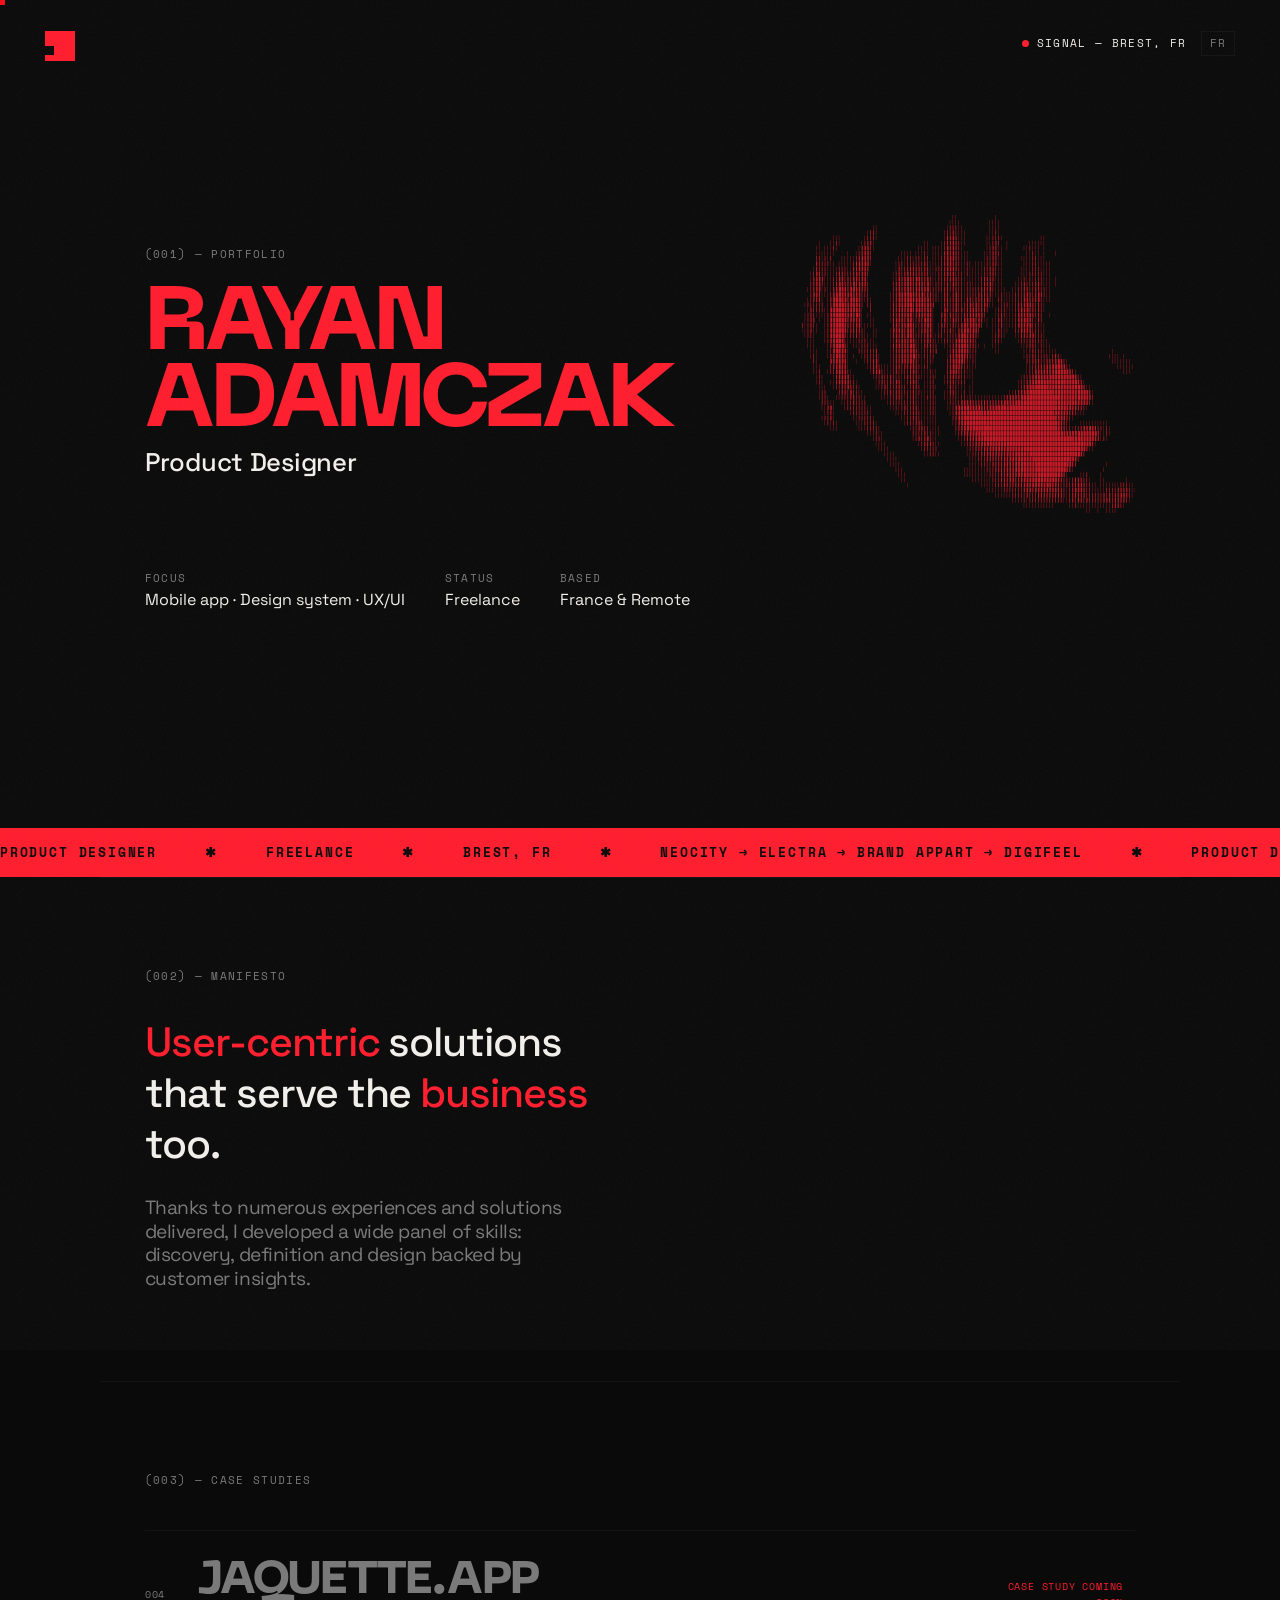
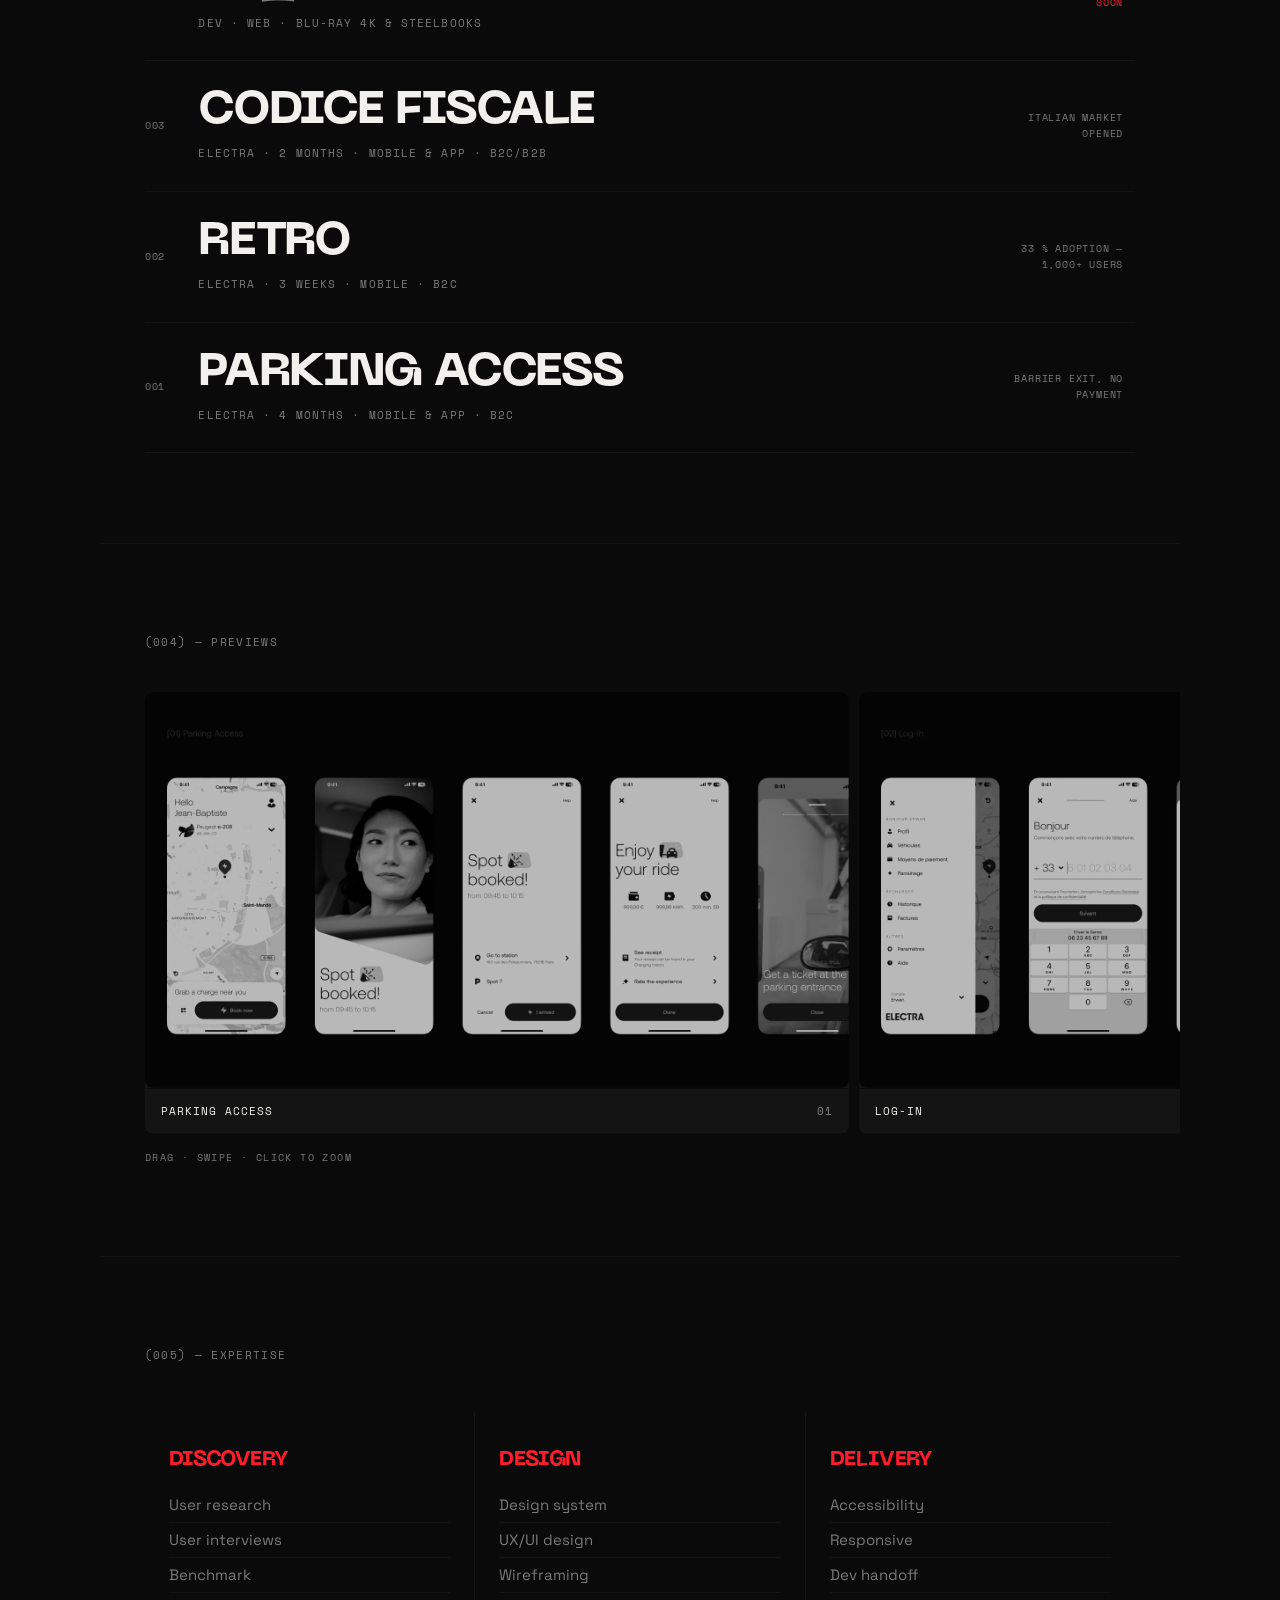
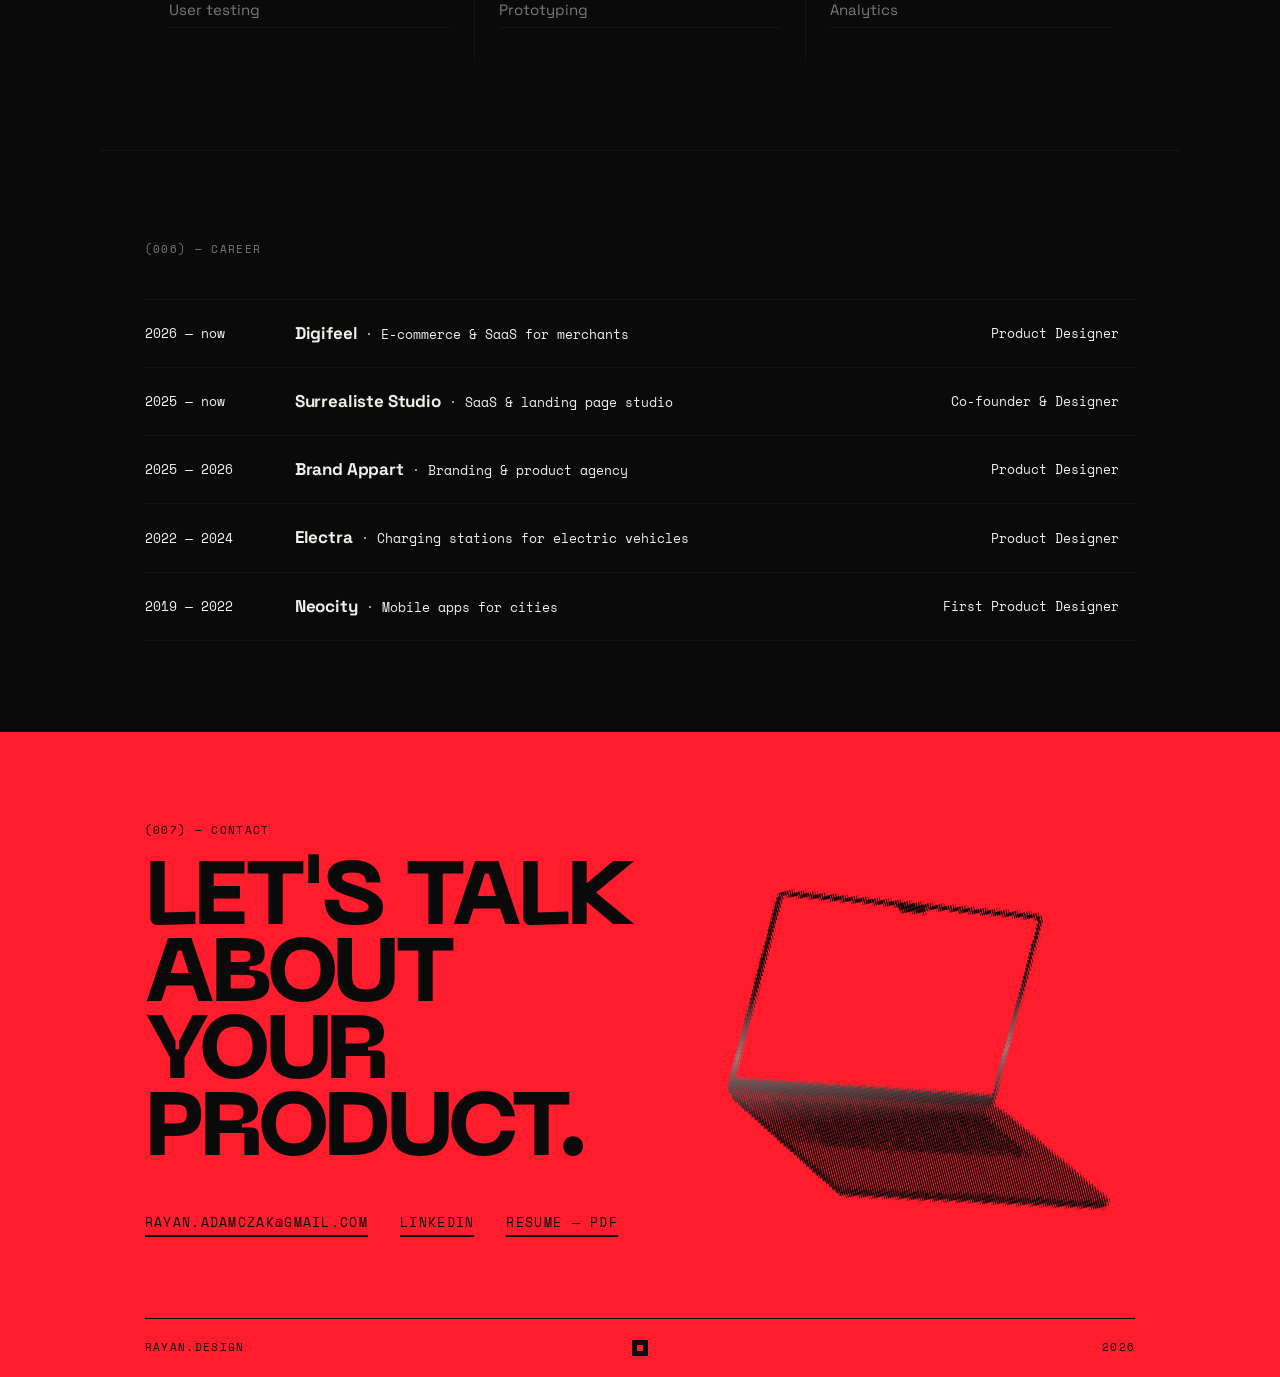
==== commit ed89a639: "Glissement libre du carrousel, mentions de disponibilité alignées Carrousel - `scroll-snap` retiré, " ====
--- a/index.html
+++ b/index.html
@@ -12,7 +12,7 @@
 <link rel="canonical" href="https://rayan.design/">
 <meta property="og:type" content="website">
 <meta property="og:title" content="Rayan Adamczak — Product Designer">
-<meta property="og:description" content="Applications mobiles, design system, UX/UI. Freelance, dispo missions.">
+<meta property="og:description" content="Applications mobiles, design system, UX/UI. Freelance à Brest, France &amp; remote.">
 <meta property="og:image" content="https://rayan.design/assets/og.jpg">
 <meta property="og:image:width" content="1200">
 <meta property="og:image:height" content="630">
@@ -381,11 +381,14 @@
 .peek.on{opacity:1;transform:translate(-50%,-50%) scale(1)}
 
 /* ── Carrousel d'aperçus ──────────────────────────────────────
-   Défilement horizontal libre : molette, drag à la souris, ou swipe.
-   `scroll-snap` cale chaque vignette sans bloquer le geste. */
+   Défilement horizontal libre : drag à la souris, swipe, ou geste
+   horizontal du trackpad.
+   Pas de `scroll-snap` : au relâchement il ramenait la vue jusqu'à caler
+   une vignette sur le bord gauche, d'un coup sec. Le glissement doit
+   s'arrêter là où on le lâche. */
 .carrousel{
   margin-top:40px;display:flex;gap:10px;overflow-x:auto;overflow-y:hidden;
-  scroll-snap-type:x proximity;scrollbar-width:none;
+  scrollbar-width:none;
   /* `cursor:none` et non `grab` : le curseur custom est la seule marque
      de survol du site, une flèche native ici jurerait. */
   padding-bottom:2px;cursor:none;
@@ -393,7 +396,6 @@
   margin-right:calc(-1 * var(--marge));
 }
 .carrousel::-webkit-scrollbar{display:none}
-.carrousel.drag{scroll-snap-type:none}
 /* L'arrondi vient de `clip-path` et non du seul couple
    `border-radius` + `overflow:hidden`. L'image porte en permanence un
    `filter` et, au survol, un `transform` : les deux la placent sur sa
@@ -403,7 +405,7 @@
    L'`overflow:hidden` est conservé : il borne la mise en page, le
    clip-path ne fait que dessiner le bord. */
 .vignette{
-  flex:0 0 auto;scroll-snap-align:start;
+  flex:0 0 auto;
   background:var(--encre);position:relative;user-select:none;
   border-radius:var(--rayon);overflow:hidden;
   clip-path:inset(0 round var(--rayon));
@@ -793,13 +795,13 @@
   <div class="track">
     <div class="passe">
       <span>Product Designer</span><span>✱</span>
-      <span data-en="Available for freelance">Available for freelance</span><span>✱</span>
+      <span data-en="Freelance">Freelance</span><span>✱</span>
       <span>Brest, FR</span><span>✱</span>
       <span>Neocity → Electra → Brand Appart → Digifeel</span><span>✱</span>
     </div>
     <div class="passe" aria-hidden="true">
       <span>Product Designer</span><span>✱</span>
-      <span data-en="Available for freelance">Available for freelance</span><span>✱</span>
+      <span data-en="Freelance">Freelance</span><span>✱</span>
       <span>Brest, FR</span><span>✱</span>
       <span>Neocity → Electra → Brand Appart → Digifeel</span><span>✱</span>
     </div>
@@ -1024,14 +1026,13 @@
   // Au doigt, le défilement natif fait déjà le travail.
   if (e.pointerType === 'touch') return;
   tire = true; aDragge = false; xDepart = e.clientX; scrollDepart = car.scrollLeft;
-  car.classList.add('drag');
 });
 addEventListener('pointermove', e => {
   if (!tire) return;
   if (Math.abs(e.clientX - xDepart) > 6) aDragge = true;
   car.scrollLeft = scrollDepart - (e.clientX - xDepart);
 });
-const relache = () => { tire = false; car.classList.remove('drag'); };
+const relache = () => { tire = false; };
 addEventListener('pointerup', relache);
 addEventListener('pointercancel', relache);
 // Pas de détournement de la molette verticale. L'ancienne version faisait
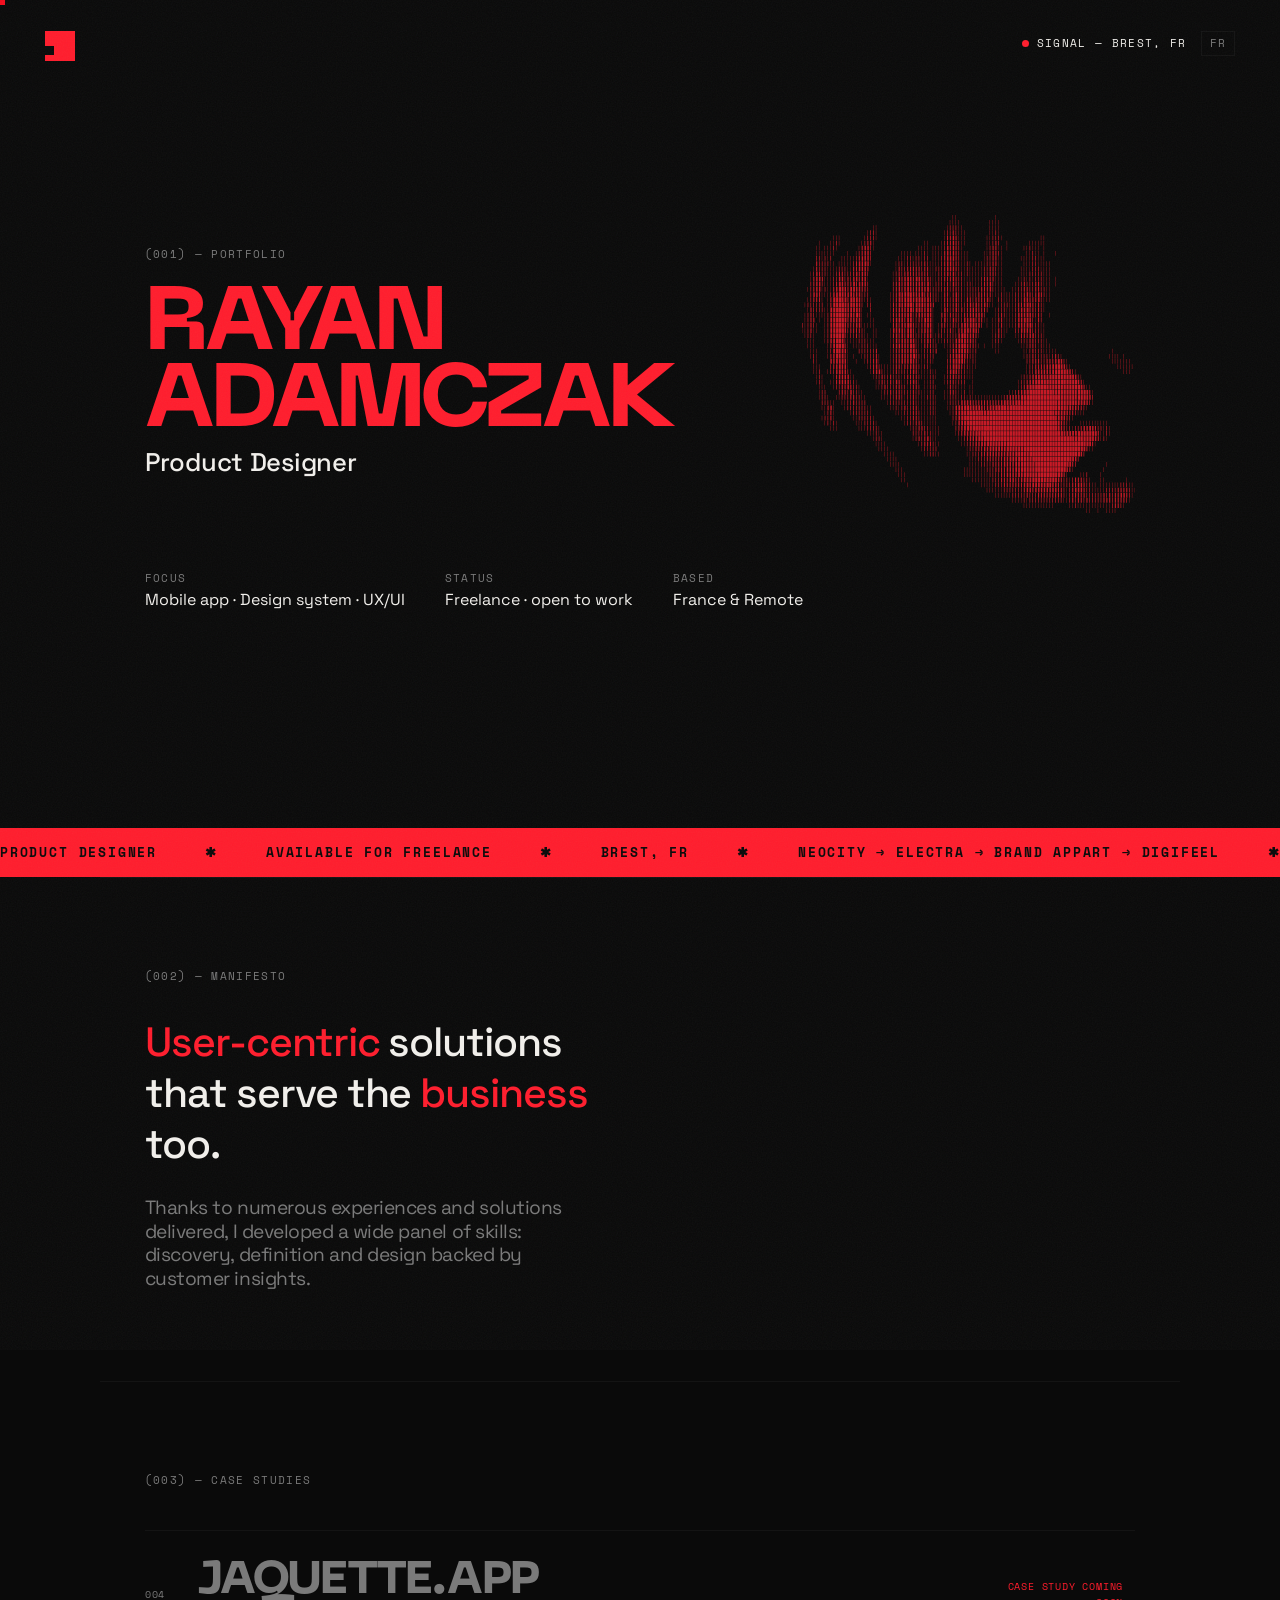
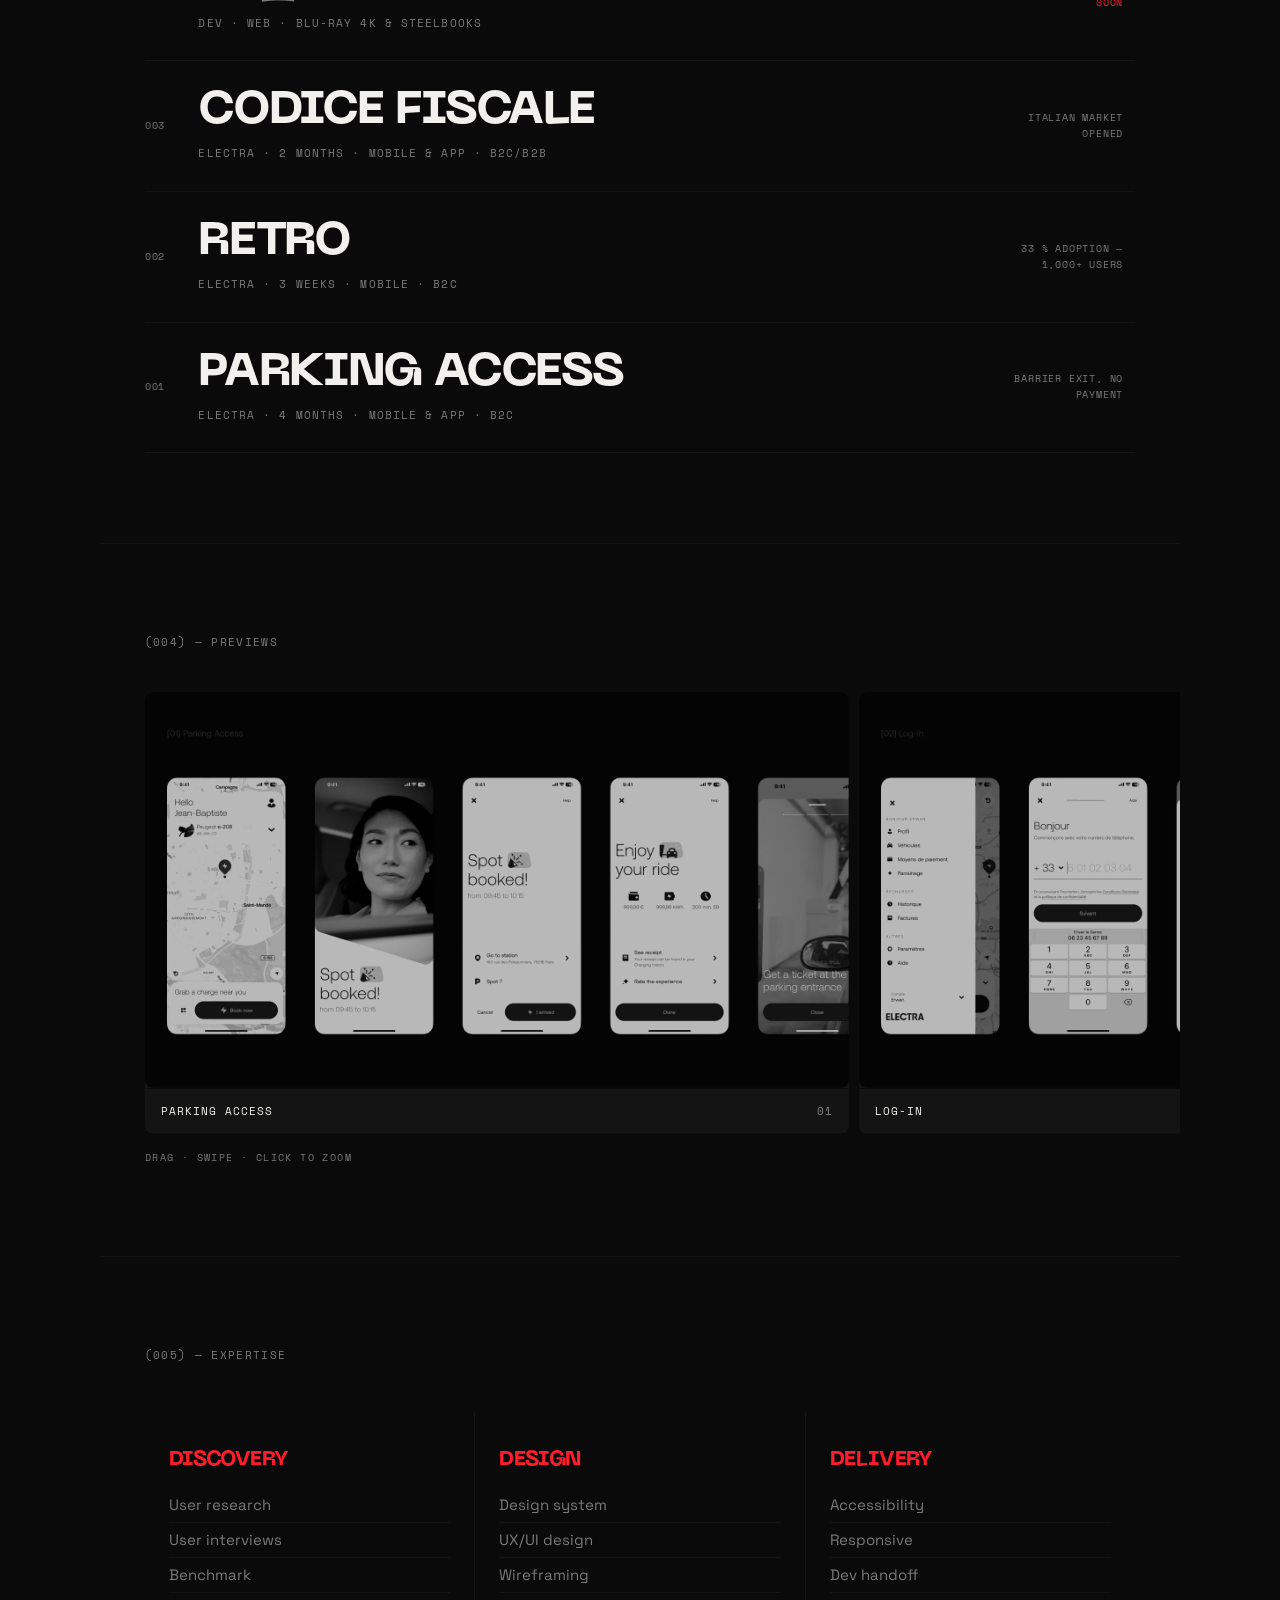
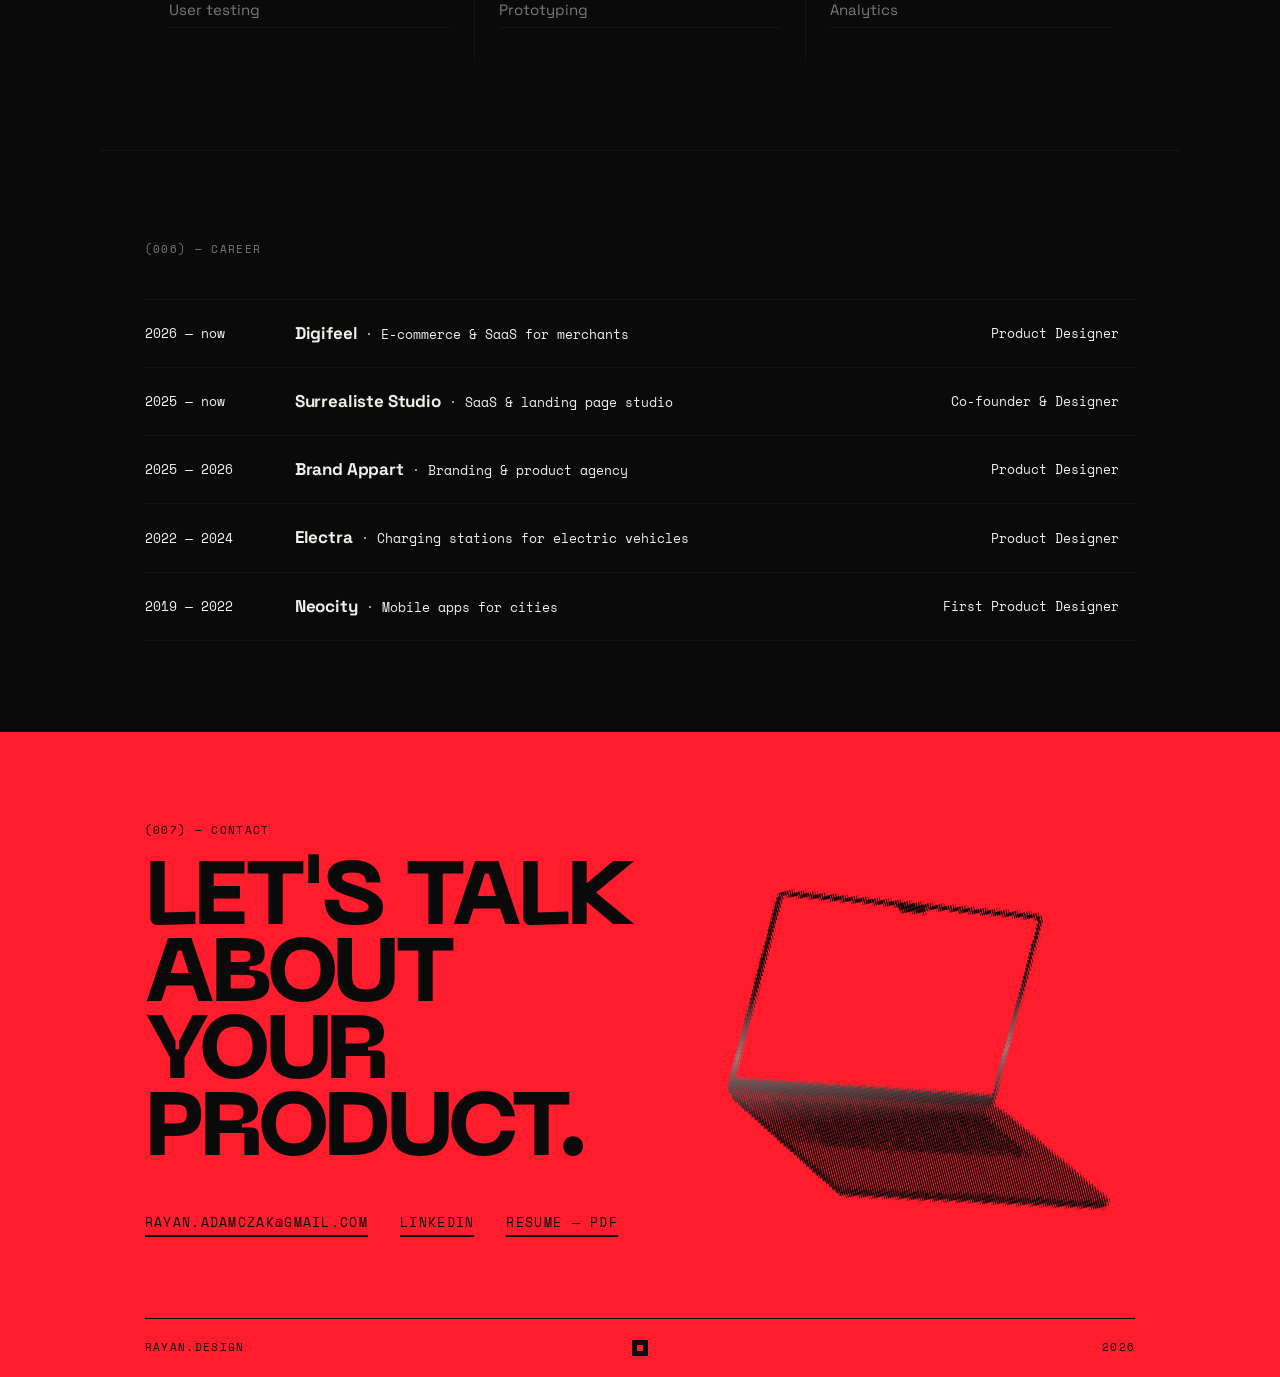
==== commit 7776c550: "Disponibilité rétablie, Brest dans le titre - Statut, bandeau et description de partage annoncent à " ====
--- a/index.html
+++ b/index.html
@@ -3,7 +3,7 @@
 <head>
 <meta charset="utf-8">
 <meta name="viewport" content="width=device-width, initial-scale=1">
-<title>Rayan Adamczak — Product Designer</title>
+<title>Rayan Adamczak — Product Designer freelance à Brest</title>
 <meta name="description" content="Product Designer freelance — applications mobiles, design system, UX/UI. Electra, Neocity, Brand Appart, Digifeel. Brest, France &amp; remote.">
 <meta name="theme-color" content="#0A0A0A">
 <link rel="icon" href="assets/favicon.svg" type="image/svg+xml">
@@ -12,7 +12,7 @@
 <link rel="canonical" href="https://rayan.design/">
 <meta property="og:type" content="website">
 <meta property="og:title" content="Rayan Adamczak — Product Designer">
-<meta property="og:description" content="Applications mobiles, design system, UX/UI. Freelance à Brest, France &amp; remote.">
+<meta property="og:description" content="Product Designer freelance à Brest, dispo missions. Applications mobiles, design system, UX/UI.">
 <meta property="og:image" content="https://rayan.design/assets/og.jpg">
 <meta property="og:image:width" content="1200">
 <meta property="og:image:height" content="630">
@@ -752,6 +752,25 @@
   document.write('<link rel="stylesheet" href="assets/masks.css">');
 }
 </script>
+<!-- Donnée structurée : elle relie le site à une personne, pas seulement à
+     des mots-clés. C'est le signal utile sur une requête au nom. Rien ici
+     n'est décoratif — tout est vérifiable sur la page. -->
+<script type="application/ld+json">
+{
+  "@context": "https://schema.org",
+  "@type": "Person",
+  "name": "Rayan Adamczak",
+  "jobTitle": "Product Designer",
+  "url": "https://rayan.design",
+  "sameAs": ["https://www.linkedin.com/in/rayan-adamczak/"],
+  "address": {
+    "@type": "PostalAddress",
+    "addressLocality": "Brest",
+    "addressCountry": "FR"
+  },
+  "knowsAbout": ["Product design", "Design system", "UX/UI", "Mobile app design"]
+}
+</script>
 </head>
 <body>
 <div class="grain"></div>
@@ -783,7 +802,7 @@
   </div>
   <div class="meta">
     <div><div class="label" data-en="Focus">Focus</div><span data-en="Mobile app · Design system · UX/UI">Mobile app · Design system · UX/UI</span></div>
-    <div><div class="label" data-en="Status">Statut</div><span data-en="Freelance">Freelance</span></div>
+    <div><div class="label" data-en="Status">Statut</div><span data-en="Freelance · open to work">Freelance · dispo missions</span></div>
     <div><div class="label" data-en="Based">Base</div><span data-en="France &amp; Remote">France &amp; Remote</span></div>
   </div>
 </section>
@@ -795,13 +814,13 @@
   <div class="track">
     <div class="passe">
       <span>Product Designer</span><span>✱</span>
-      <span data-en="Freelance">Freelance</span><span>✱</span>
+      <span data-en="Available for freelance">Dispo en freelance</span><span>✱</span>
       <span>Brest, FR</span><span>✱</span>
       <span>Neocity → Electra → Brand Appart → Digifeel</span><span>✱</span>
     </div>
     <div class="passe" aria-hidden="true">
       <span>Product Designer</span><span>✱</span>
-      <span data-en="Freelance">Freelance</span><span>✱</span>
+      <span data-en="Available for freelance">Dispo en freelance</span><span>✱</span>
       <span>Brest, FR</span><span>✱</span>
       <span>Neocity → Electra → Brand Appart → Digifeel</span><span>✱</span>
     </div>
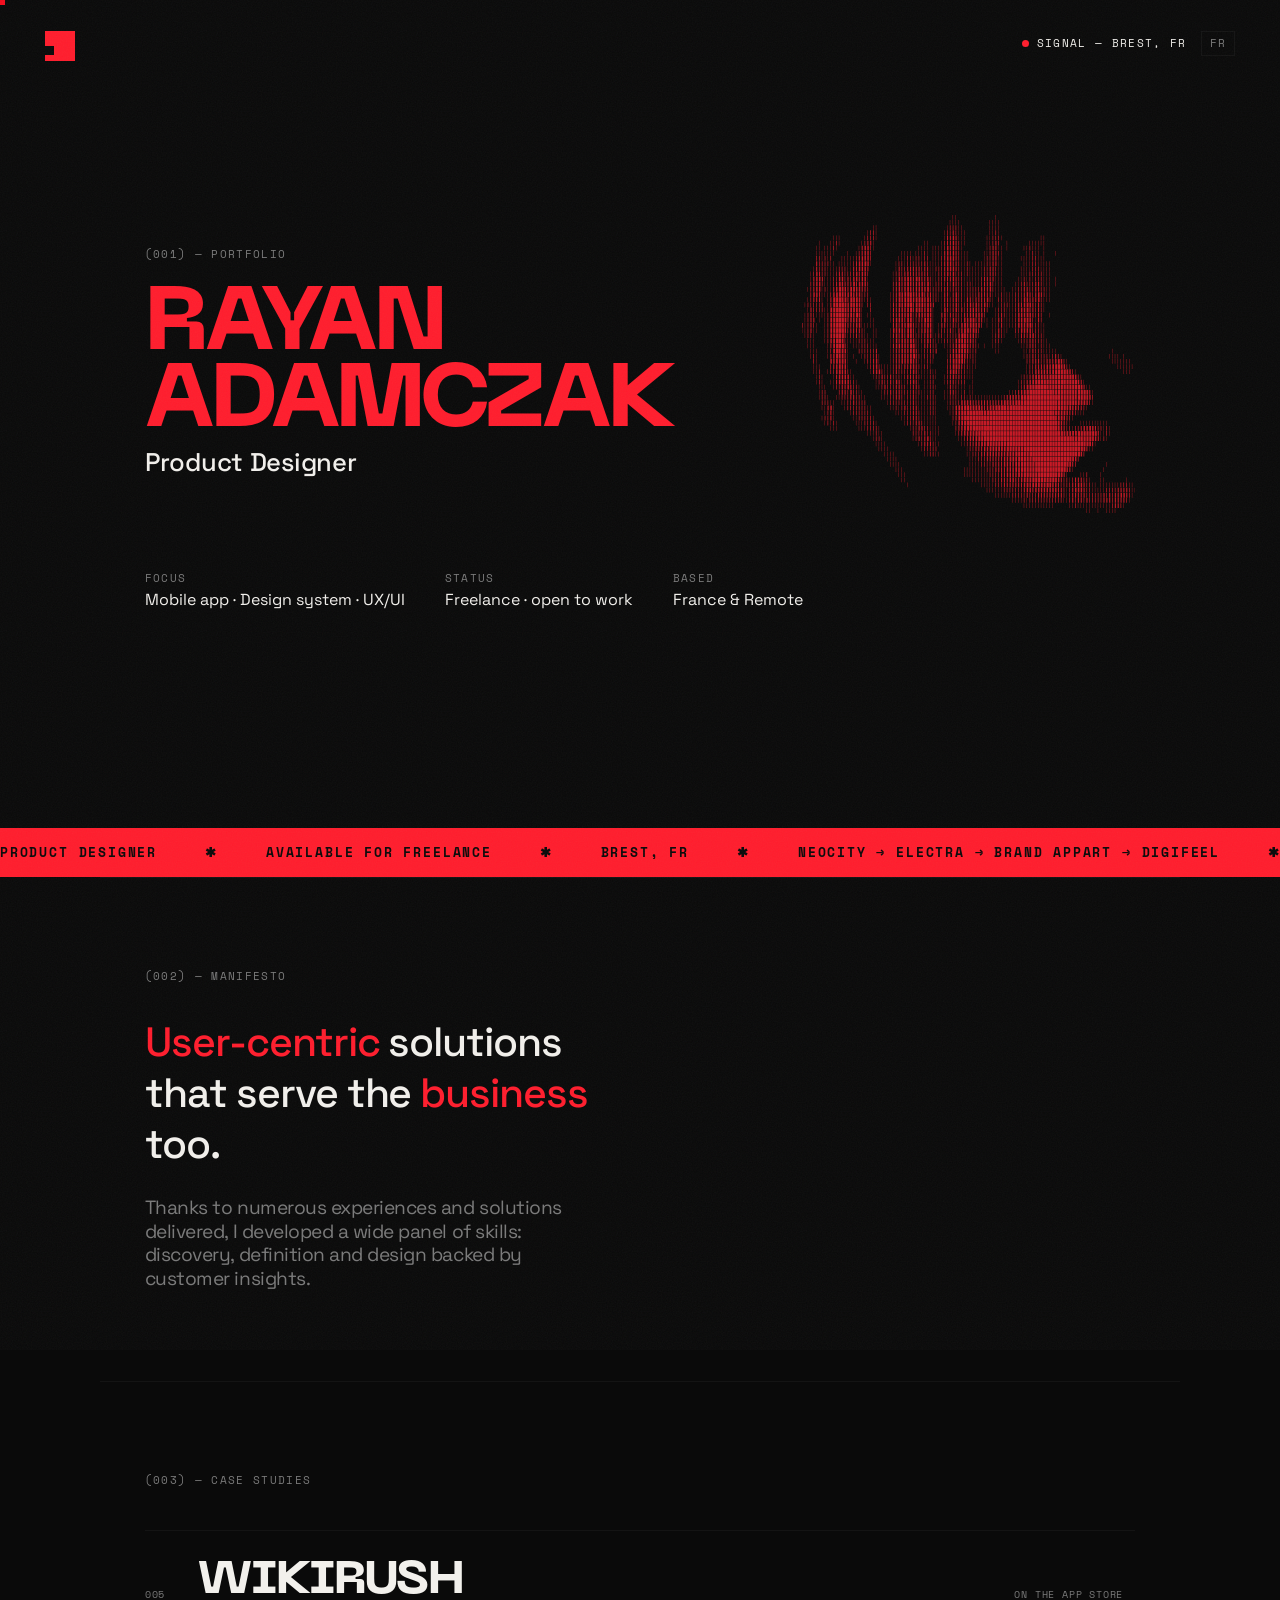
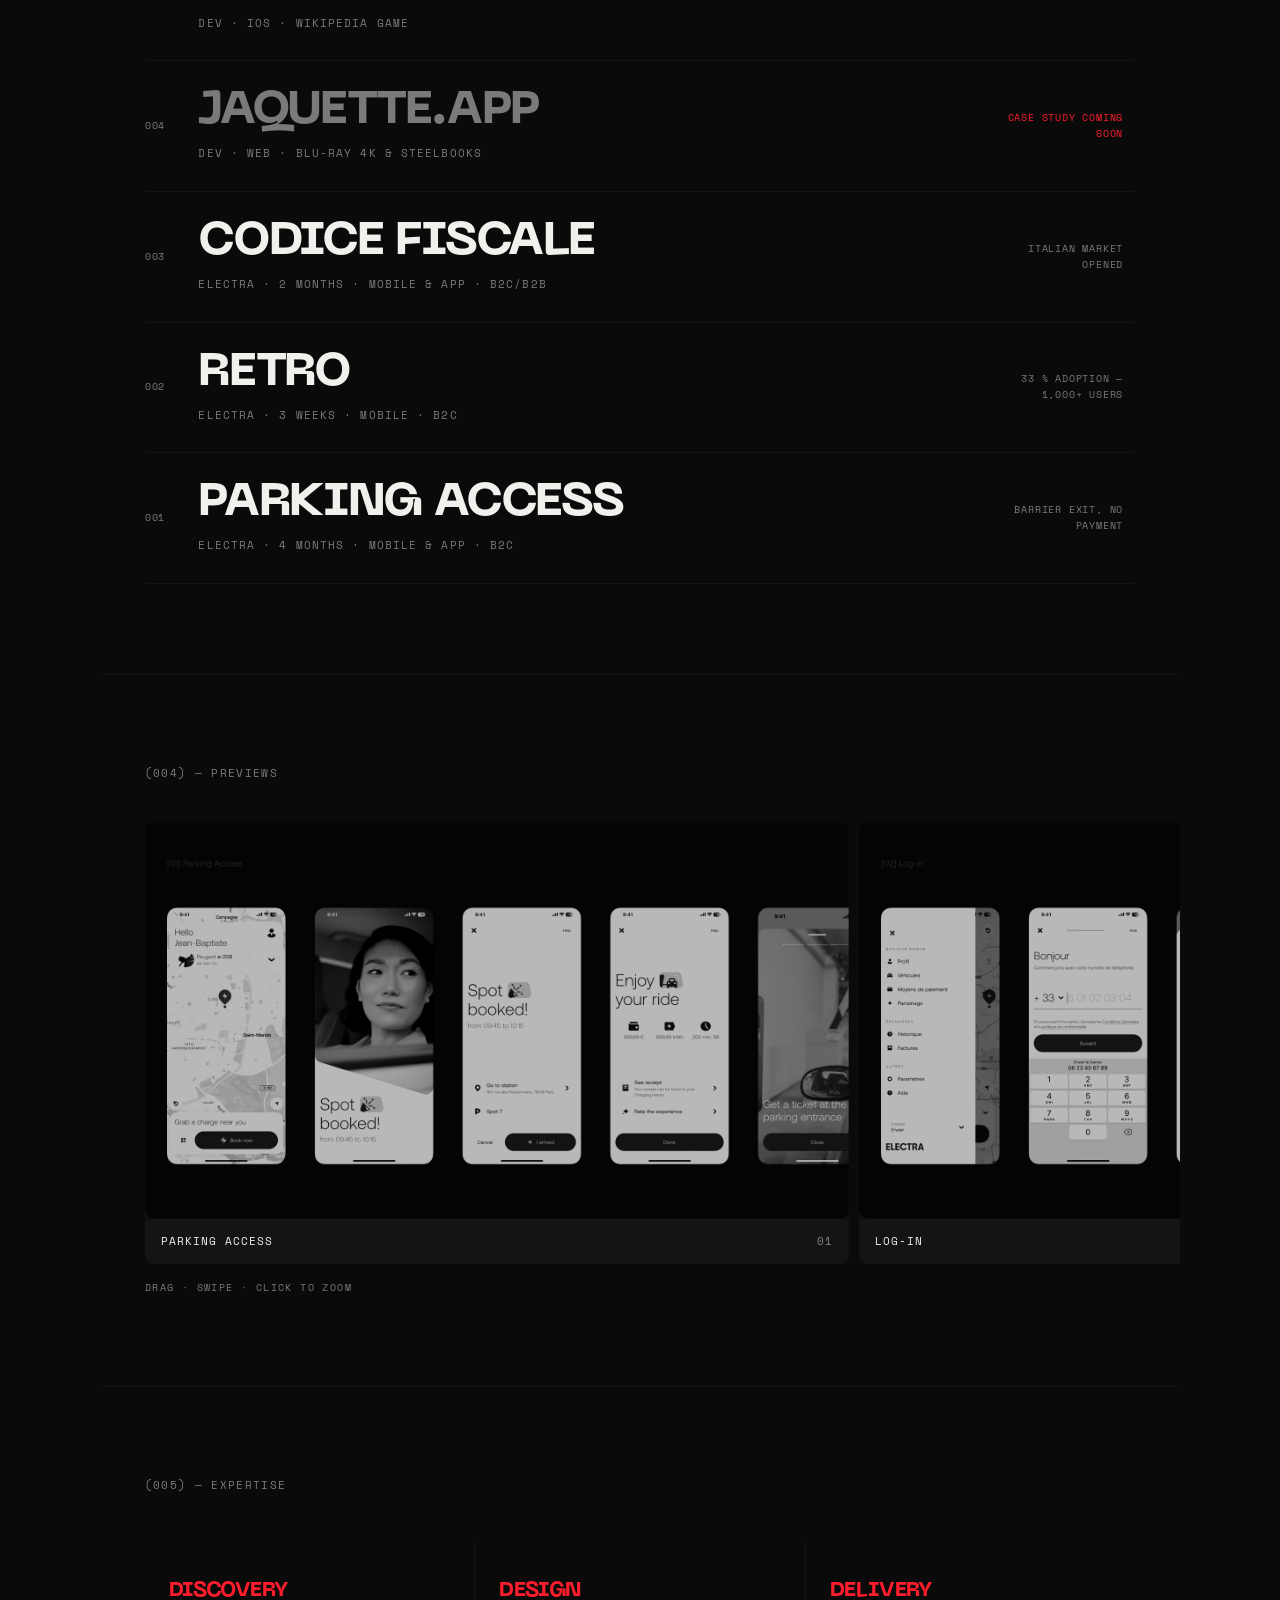
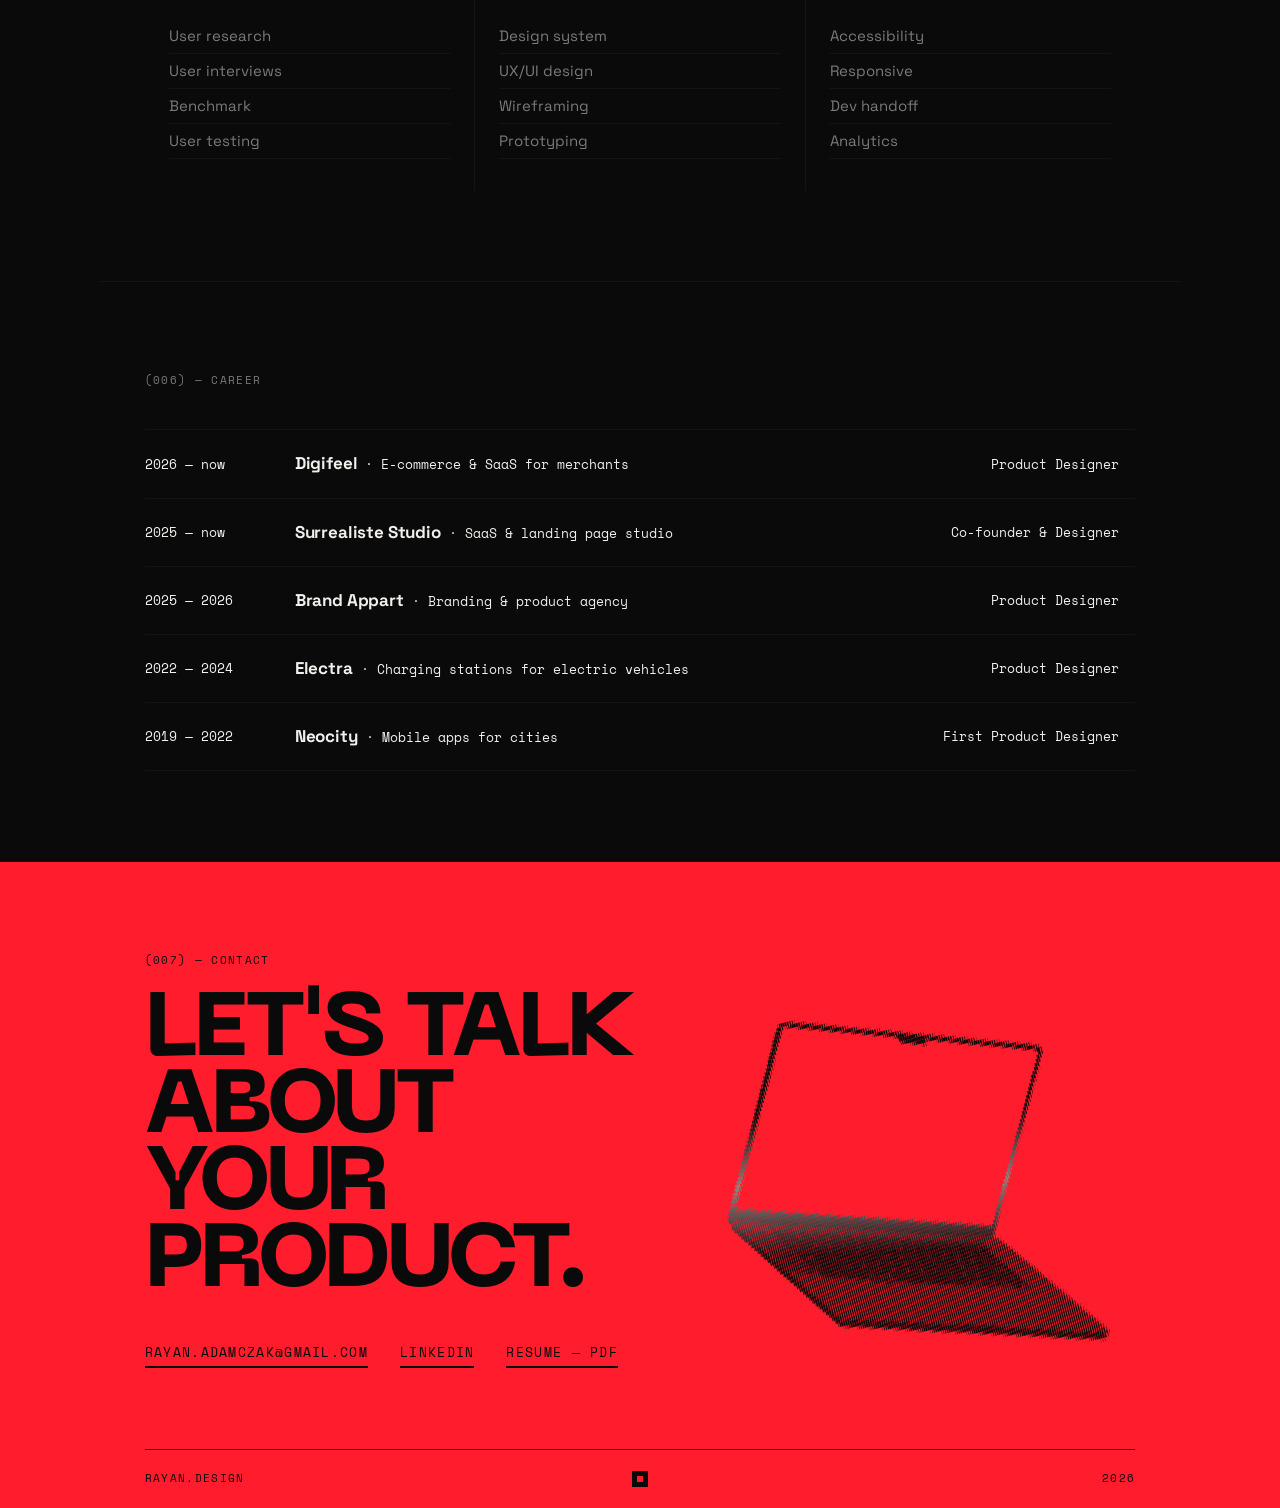
==== commit 33d562cb: "WikiRush en tête des projets Ligne 005, la plus récente. Elle pointe directement sur la fiche App St" ====
--- a/index.html
+++ b/index.html
@@ -838,8 +838,16 @@
 <section>
   <div class="label" data-en="(003) — Case studies">(003) — Case studies</div>
   <div class="index">
-    <!-- Du plus récent au plus ancien. Jaquette n'a pas encore de page :
-         ce n'est donc pas un <a>, et le survol rouge lui est refusé. -->
+    <!-- Du plus récent au plus ancien. WikiRush pointe vers sa fiche App
+         Store, faute de page dédiée ici : c'est le lien utile. -->
+    <a class="row" href="https://apps.apple.com/fr/app/wikirush-wiki-race/id6809596502" target="_blank" rel="noopener">
+      <span class="num">005</span>
+      <div><h2>WikiRush</h2>
+        <div class="tags" data-en="Dev · iOS · Wikipedia game">Dev · iOS · Jeu Wikipédia</div></div>
+      <span class="num" data-en="On the App Store">Sur l'App Store</span>
+    </a>
+    <!-- Jaquette n'a pas encore de page : ce n'est donc pas un <a>, et le
+         survol rouge lui est refusé. -->
     <div class="row bientot">
       <span class="num">004</span>
       <div><h2>jaquette.app</h2>
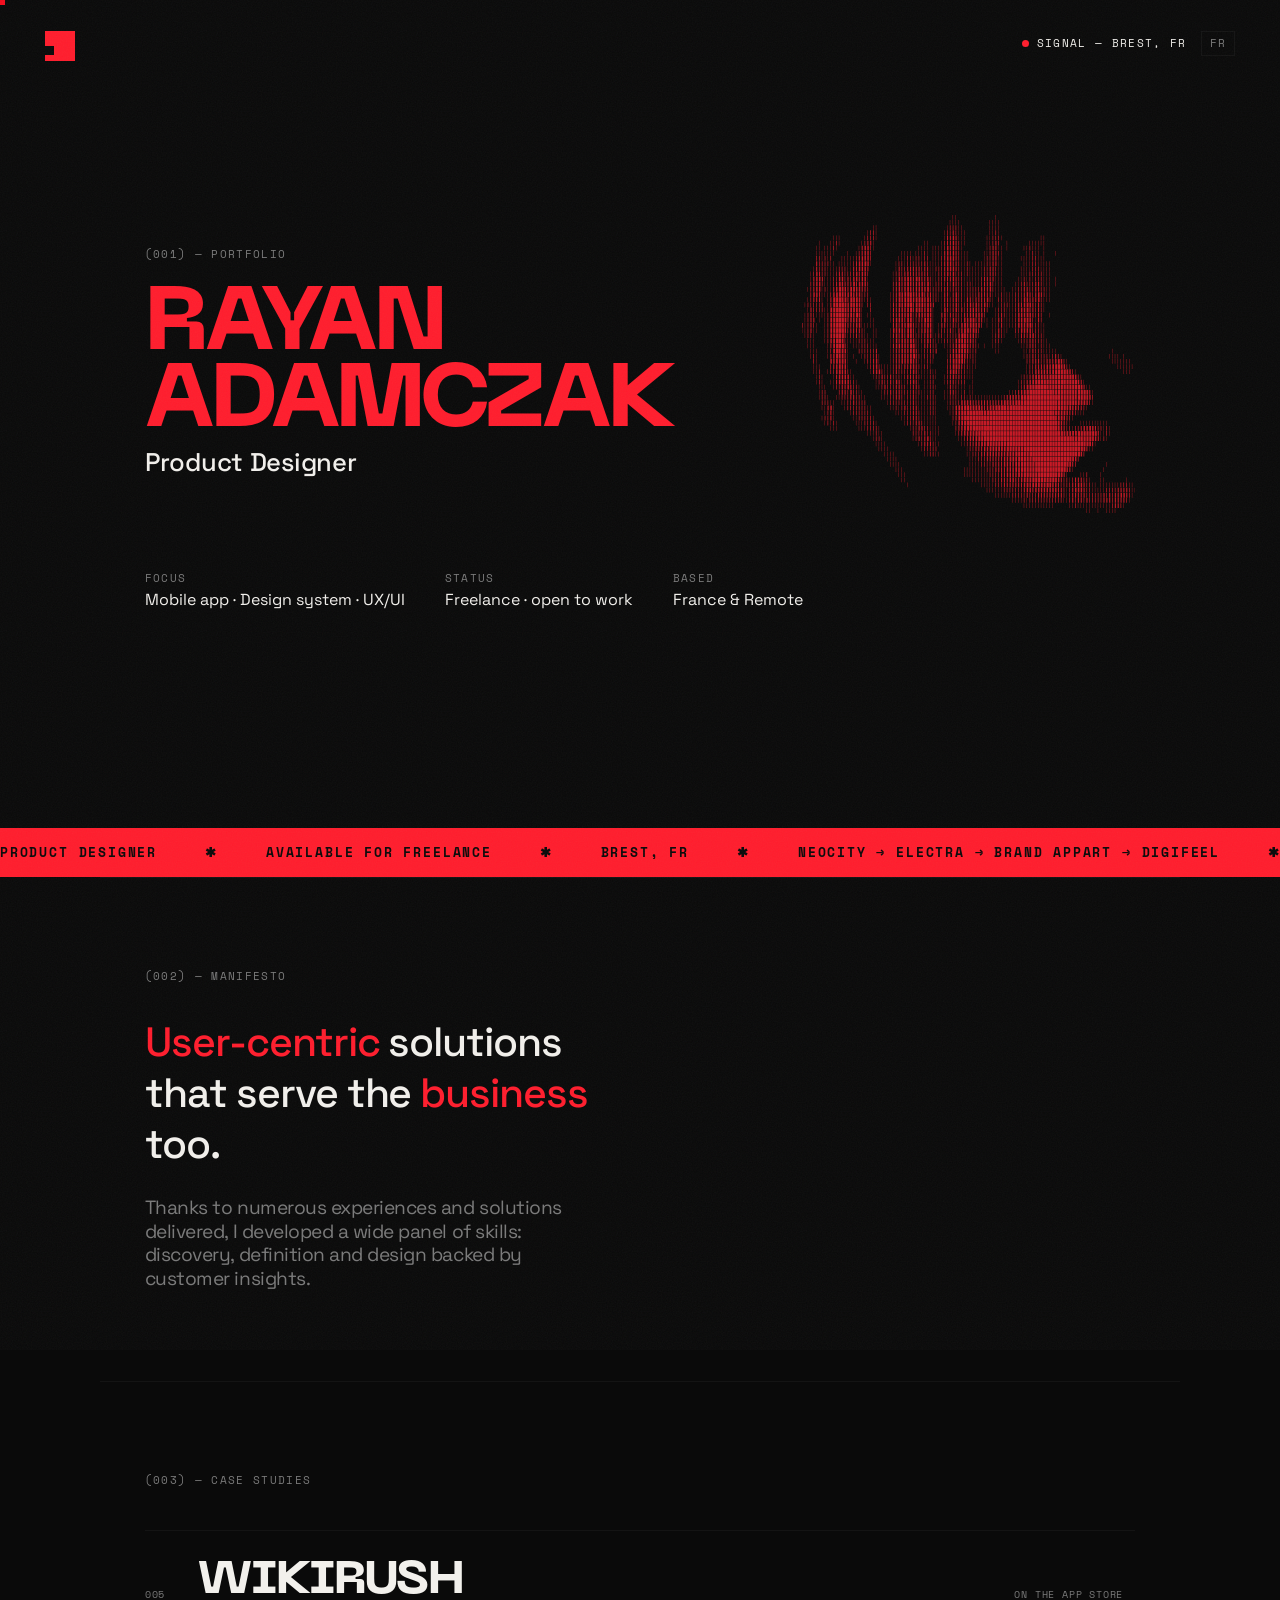
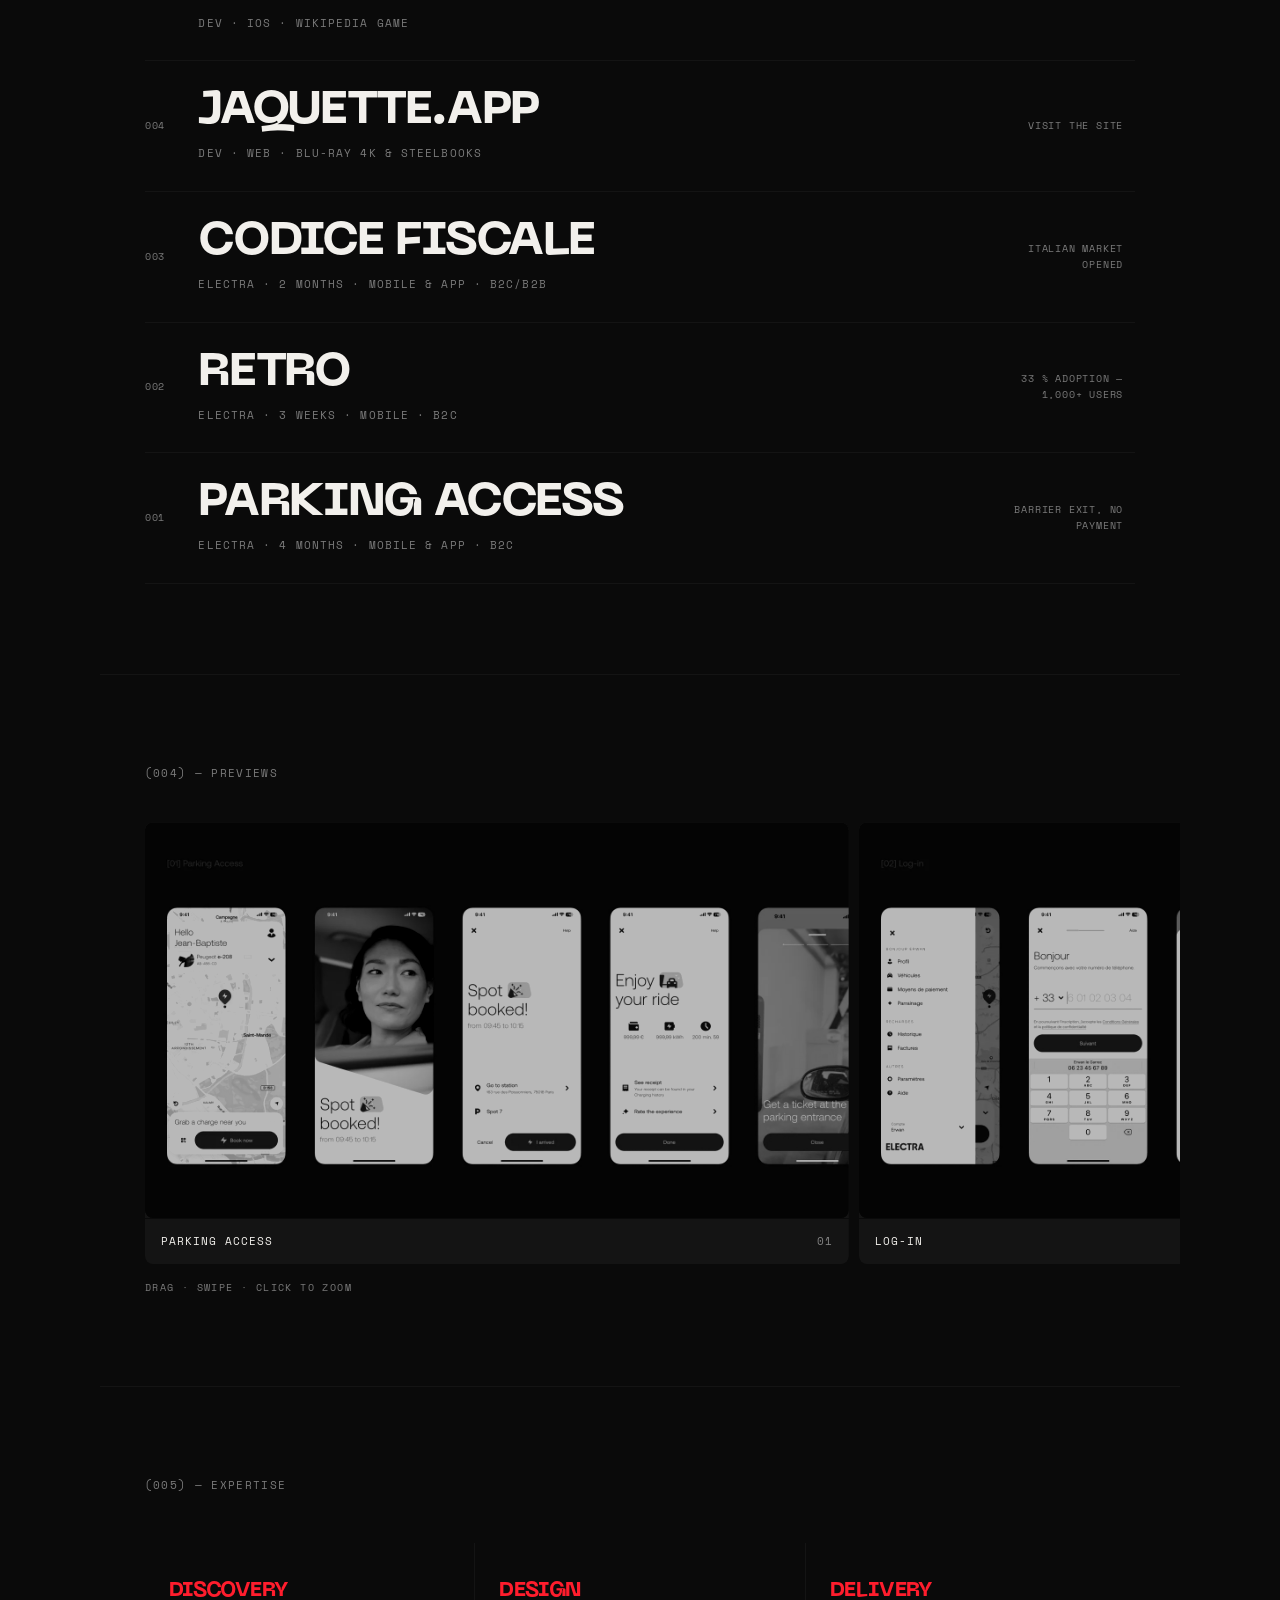
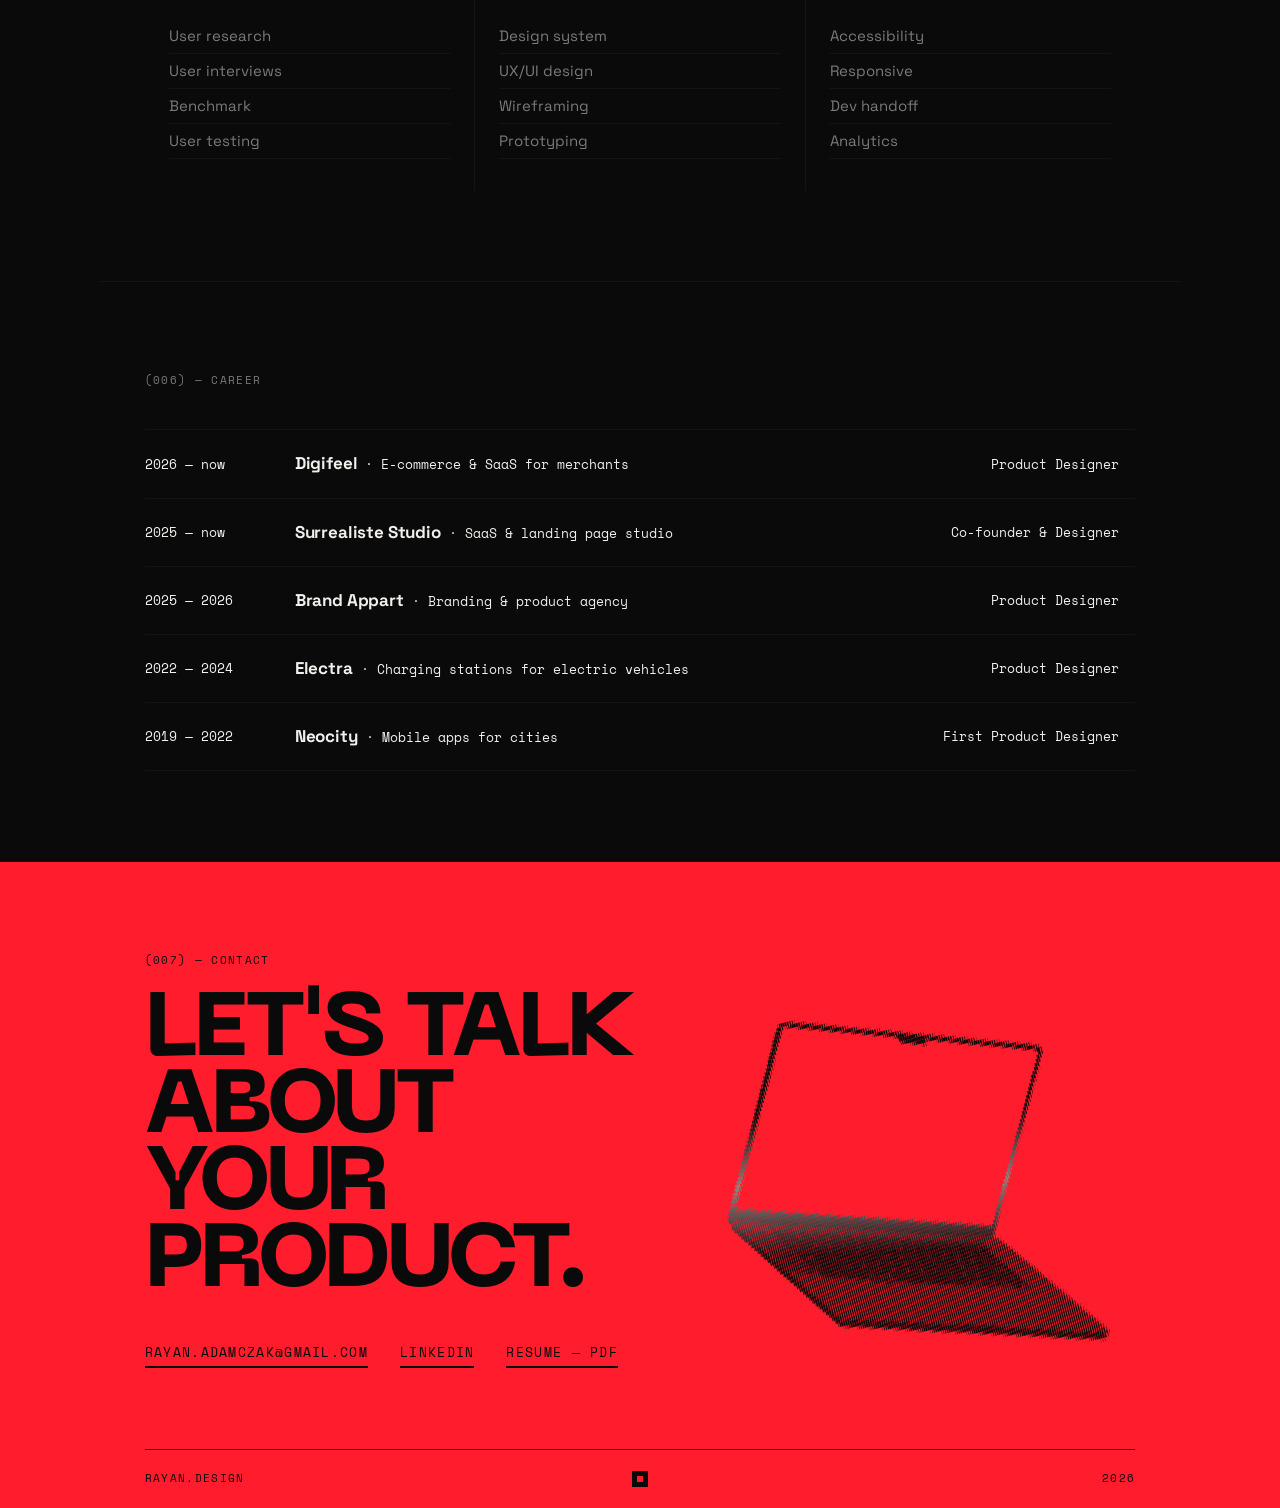
==== commit 76975b19: "Jaquette pointe vers le site La ligne devient un lien vers jaquette.app, comme WikiRush vers sa fich" ====
--- a/index.html
+++ b/index.html
@@ -345,10 +345,6 @@
 /* la ligne survolée pousse son numéro en gras : repère de lecture */
 a.row:hover .num{font-weight:700}
 a.row:hover .tags,a.row:hover .num{color:var(--noir)}
-/* Titre en retrait, statut en rouge : la ligne se lit comme annoncée,
-   pas comme disponible. */
-.row.bientot h2{color:var(--gris)}
-.row.bientot .etat{color:var(--rouge)}
 .num{font-family:var(--mono);font-size:clamp(10px,.68vw,12px);color:var(--gris);
   letter-spacing:.08em;text-transform:uppercase;text-align:right;max-width:22ch}
 
@@ -846,14 +842,12 @@
         <div class="tags" data-en="Dev · iOS · Wikipedia game">Dev · iOS · Jeu Wikipédia</div></div>
       <span class="num" data-en="On the App Store">Sur l'App Store</span>
     </a>
-    <!-- Jaquette n'a pas encore de page : ce n'est donc pas un <a>, et le
-         survol rouge lui est refusé. -->
-    <div class="row bientot">
+    <a class="row" href="https://jaquette.app" target="_blank" rel="noopener">
       <span class="num">004</span>
       <div><h2>jaquette.app</h2>
         <div class="tags" data-en="Dev · Web · Blu-ray 4K &amp; Steelbooks">Dev · Web · Blu-ray 4K &amp; Steelbooks</div></div>
-      <span class="num etat" data-en="Case study coming soon">Étude de cas à venir</span>
-    </div>
+      <span class="num" data-en="Visit the site">Voir le site</span>
+    </a>
     <a class="row" href="case-codice-fiscale" data-peek>
       <span class="num">003</span>
       <div><h2>Codice Fiscale</h2>
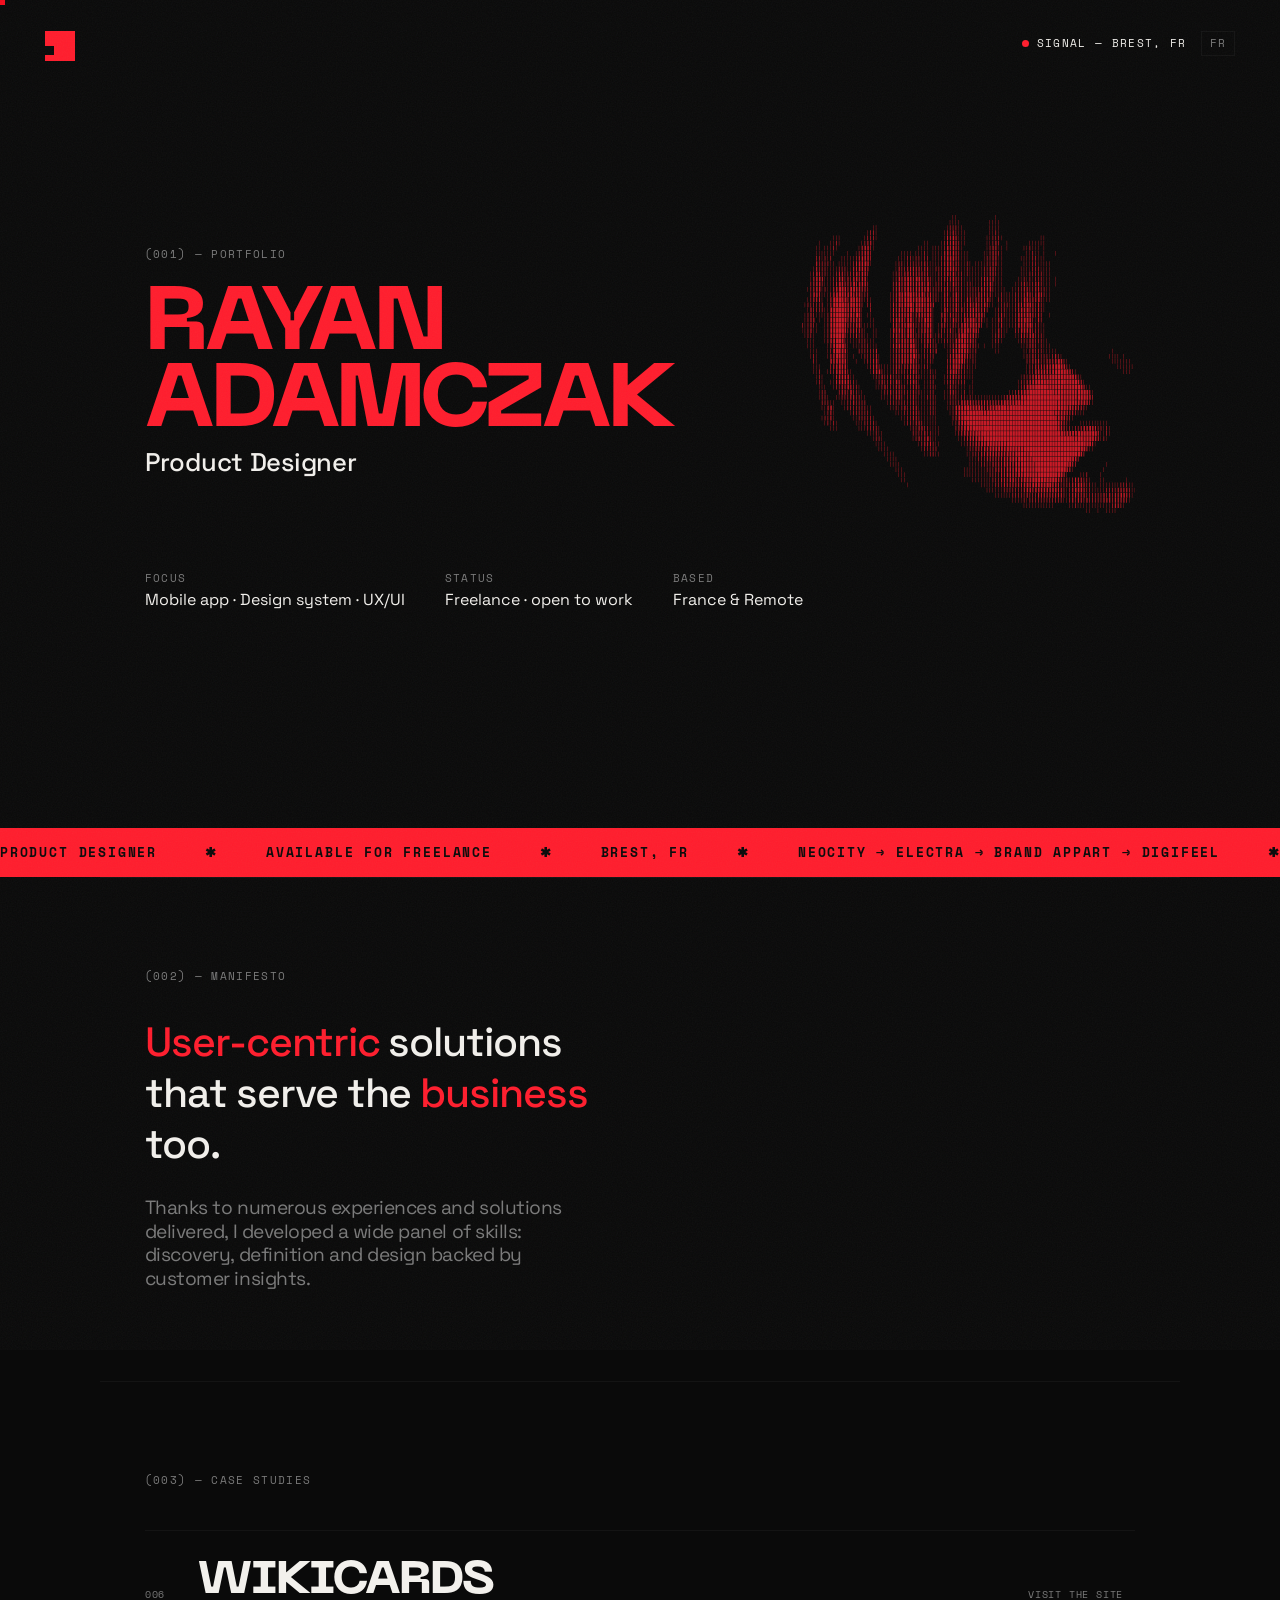
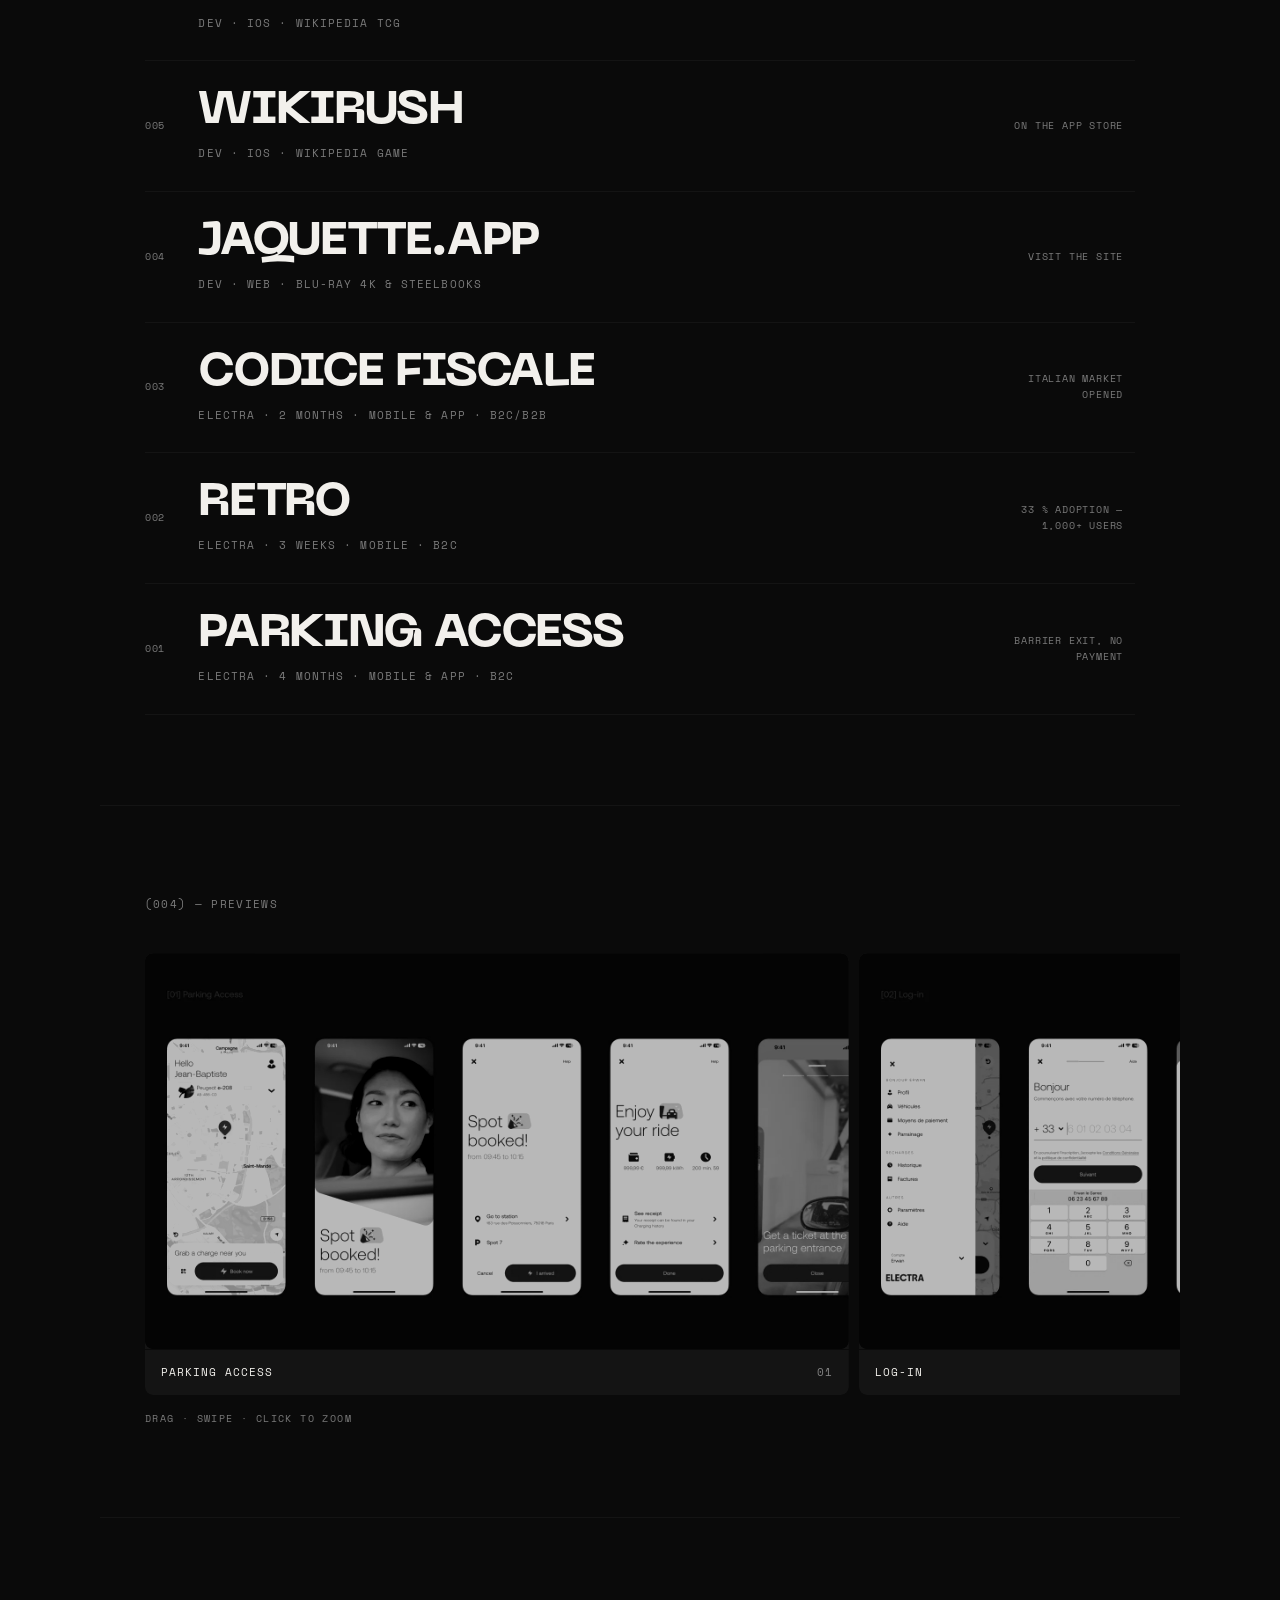
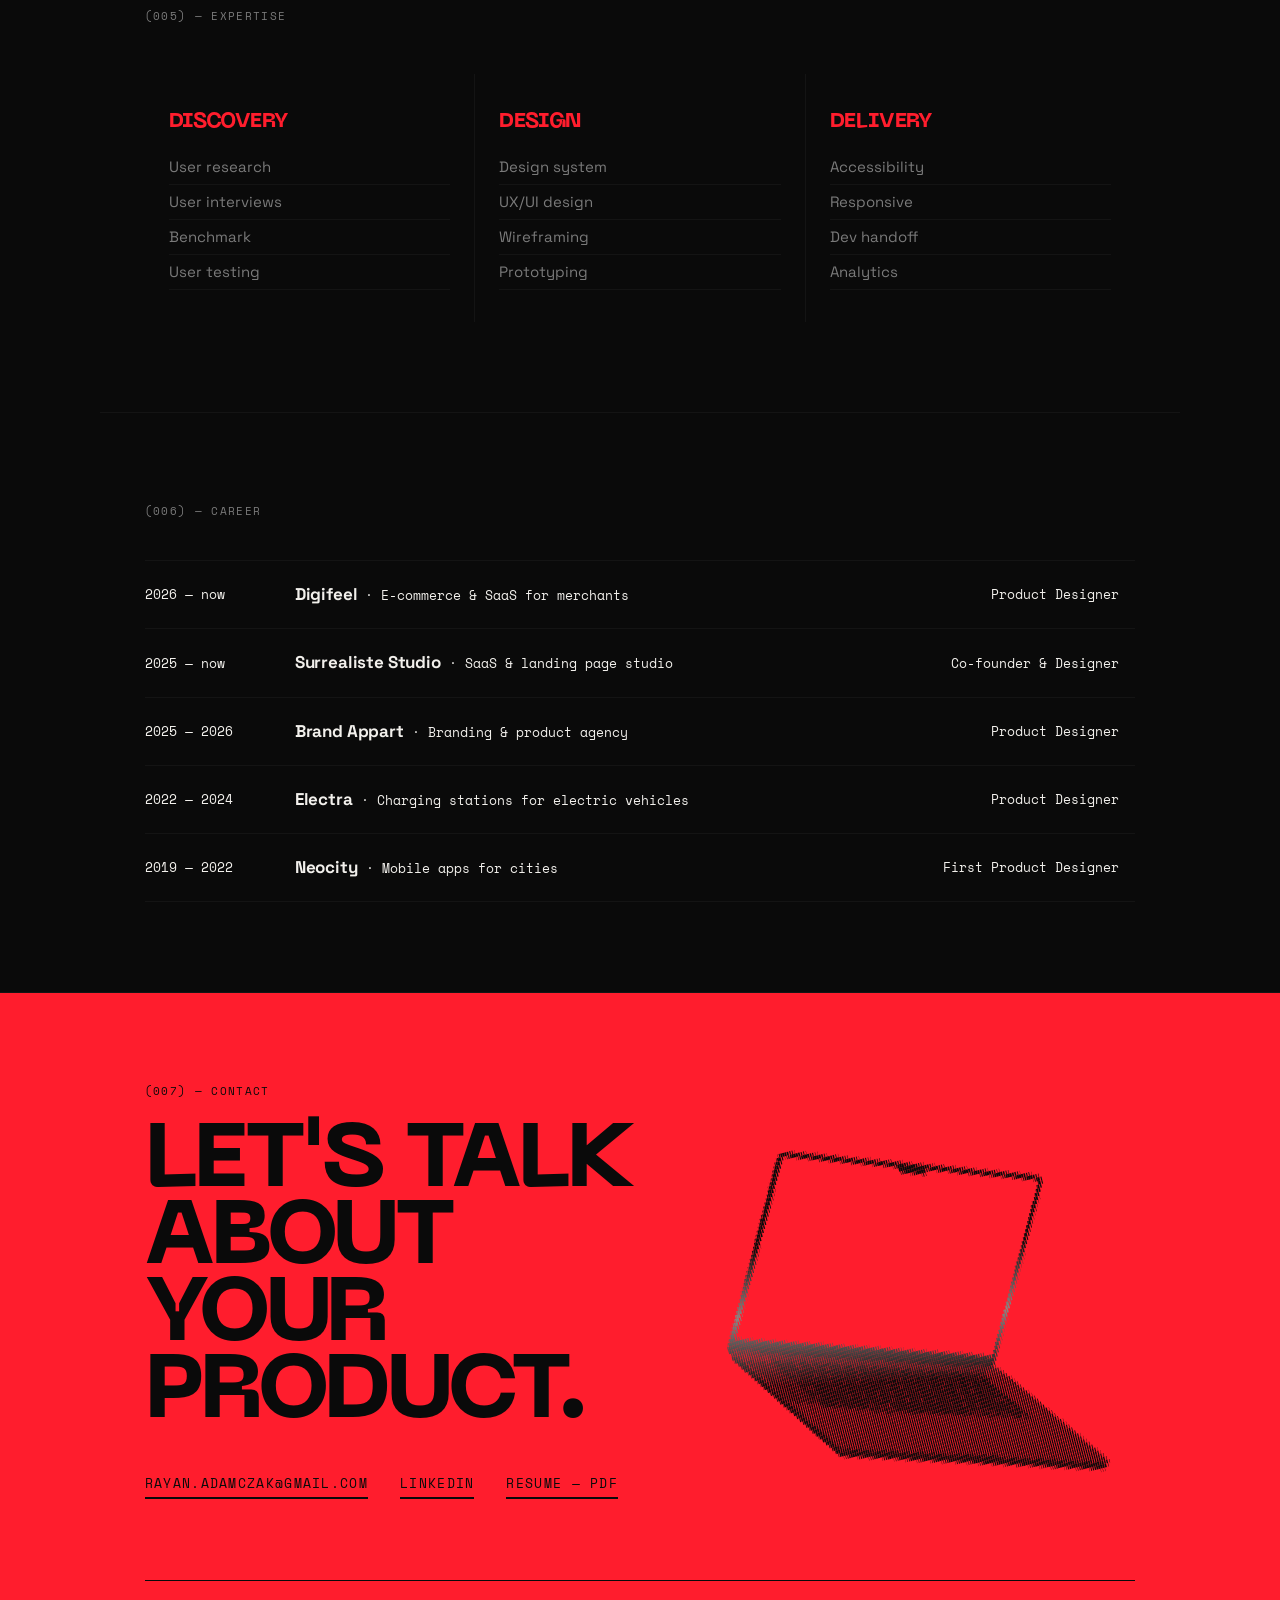
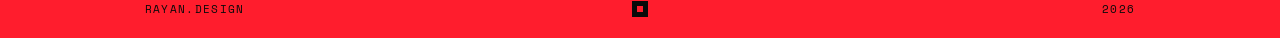
==== commit 937408ab: "Wikicards en tête des projets Ligne 006, la plus récente : sortie le 4 octobre, contre le 11 septemb" ====
--- a/index.html
+++ b/index.html
@@ -834,8 +834,14 @@
 <section>
   <div class="label" data-en="(003) — Case studies">(003) — Case studies</div>
   <div class="index">
-    <!-- Du plus récent au plus ancien. WikiRush pointe vers sa fiche App
-         Store, faute de page dédiée ici : c'est le lien utile. -->
+    <!-- Du plus récent au plus ancien. Les projets perso pointent vers leur
+         site ou leur fiche App Store, faute de page dédiée ici. -->
+    <a class="row" href="https://wikicards.app" target="_blank" rel="noopener">
+      <span class="num">006</span>
+      <div><h2>Wikicards</h2>
+        <div class="tags" data-en="Dev · iOS · Wikipedia TCG">Dev · iOS · TCG Wikipédia</div></div>
+      <span class="num" data-en="Visit the site">Voir le site</span>
+    </a>
     <a class="row" href="https://apps.apple.com/fr/app/wikirush-wiki-race/id6809596502" target="_blank" rel="noopener">
       <span class="num">005</span>
       <div><h2>WikiRush</h2>
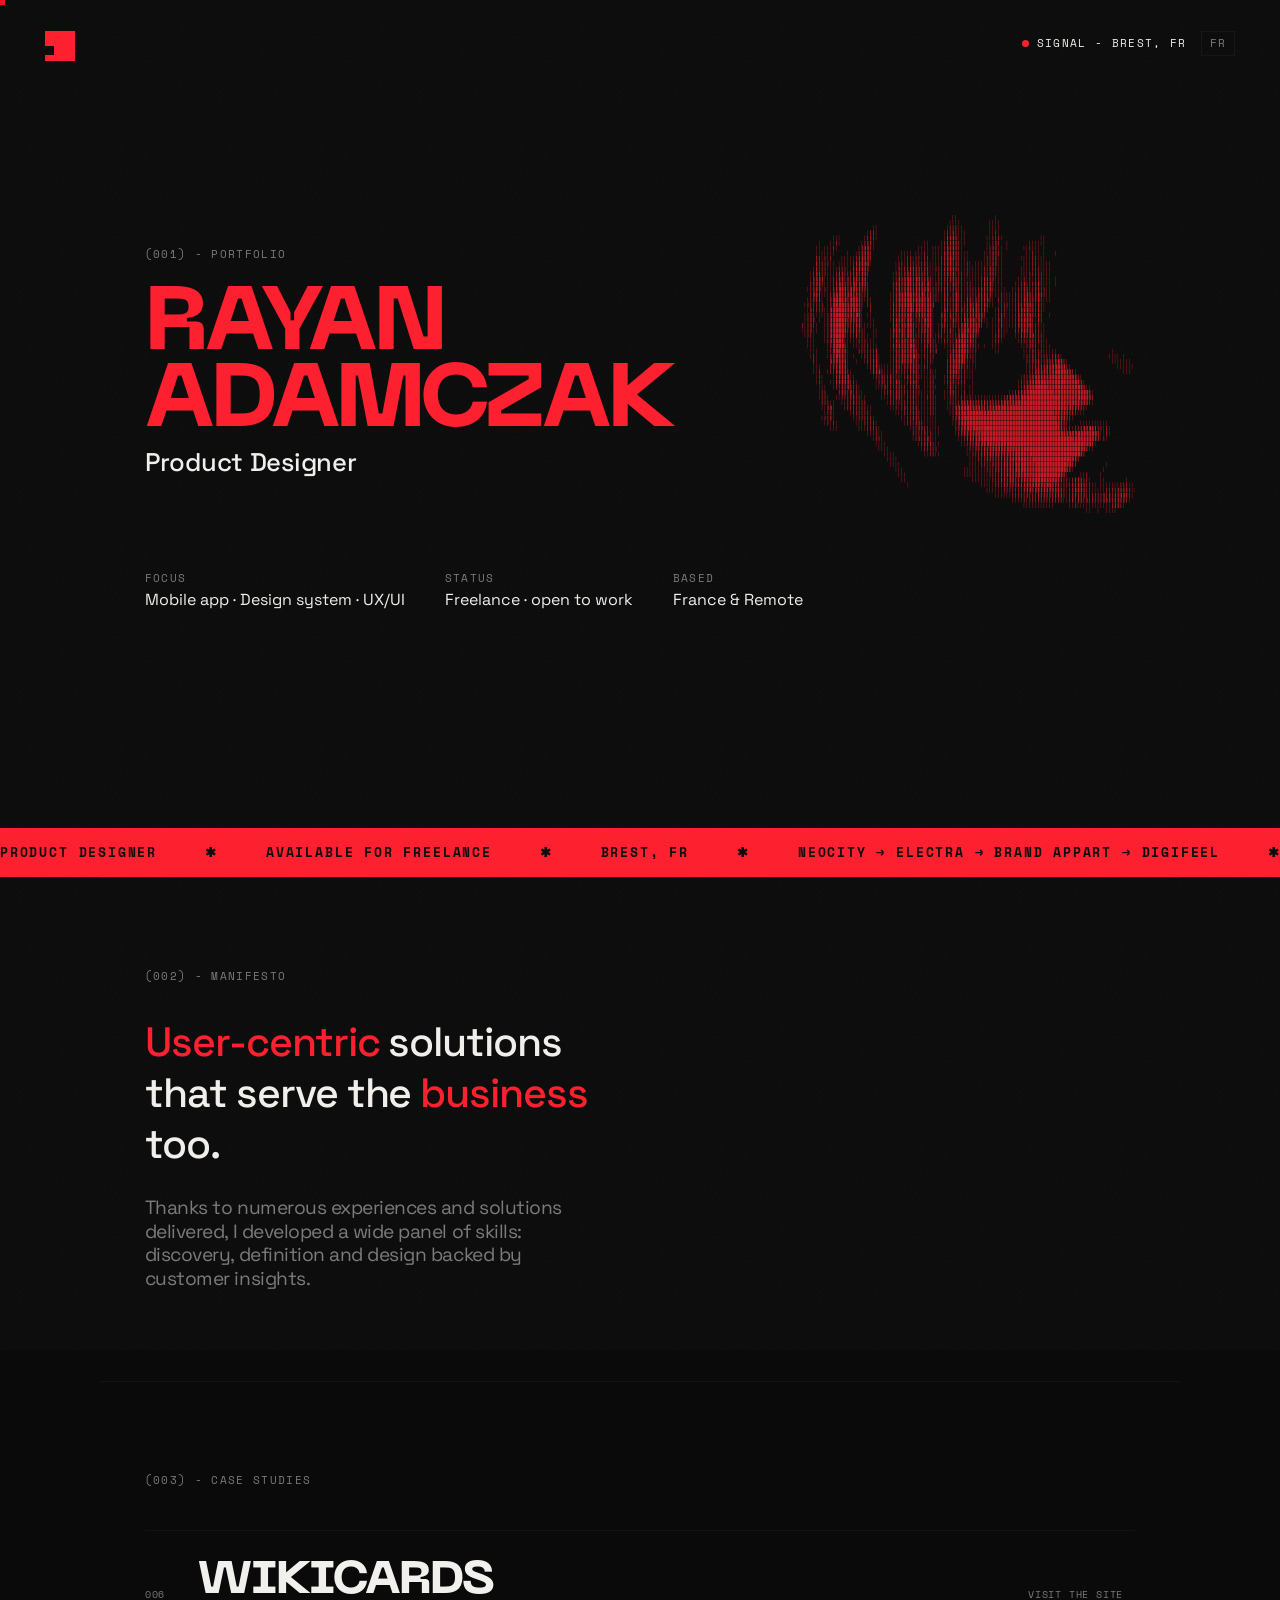
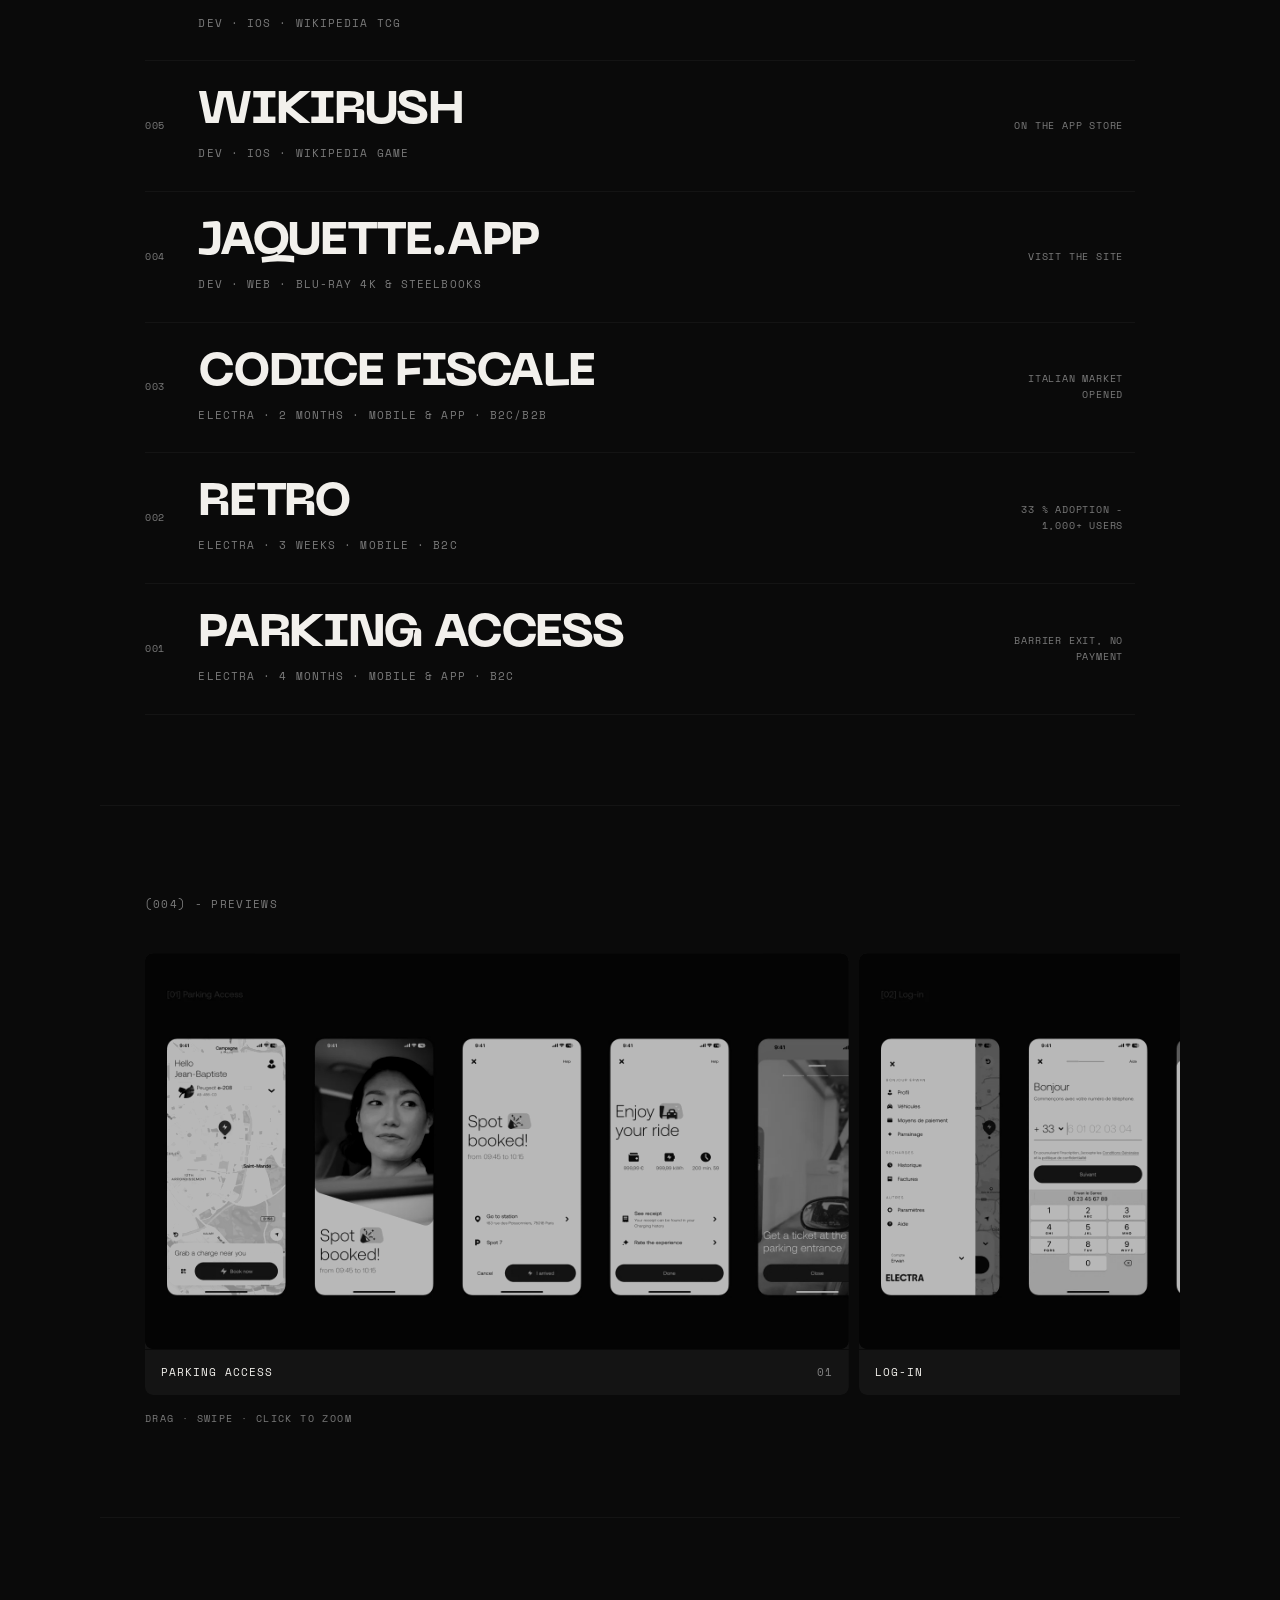
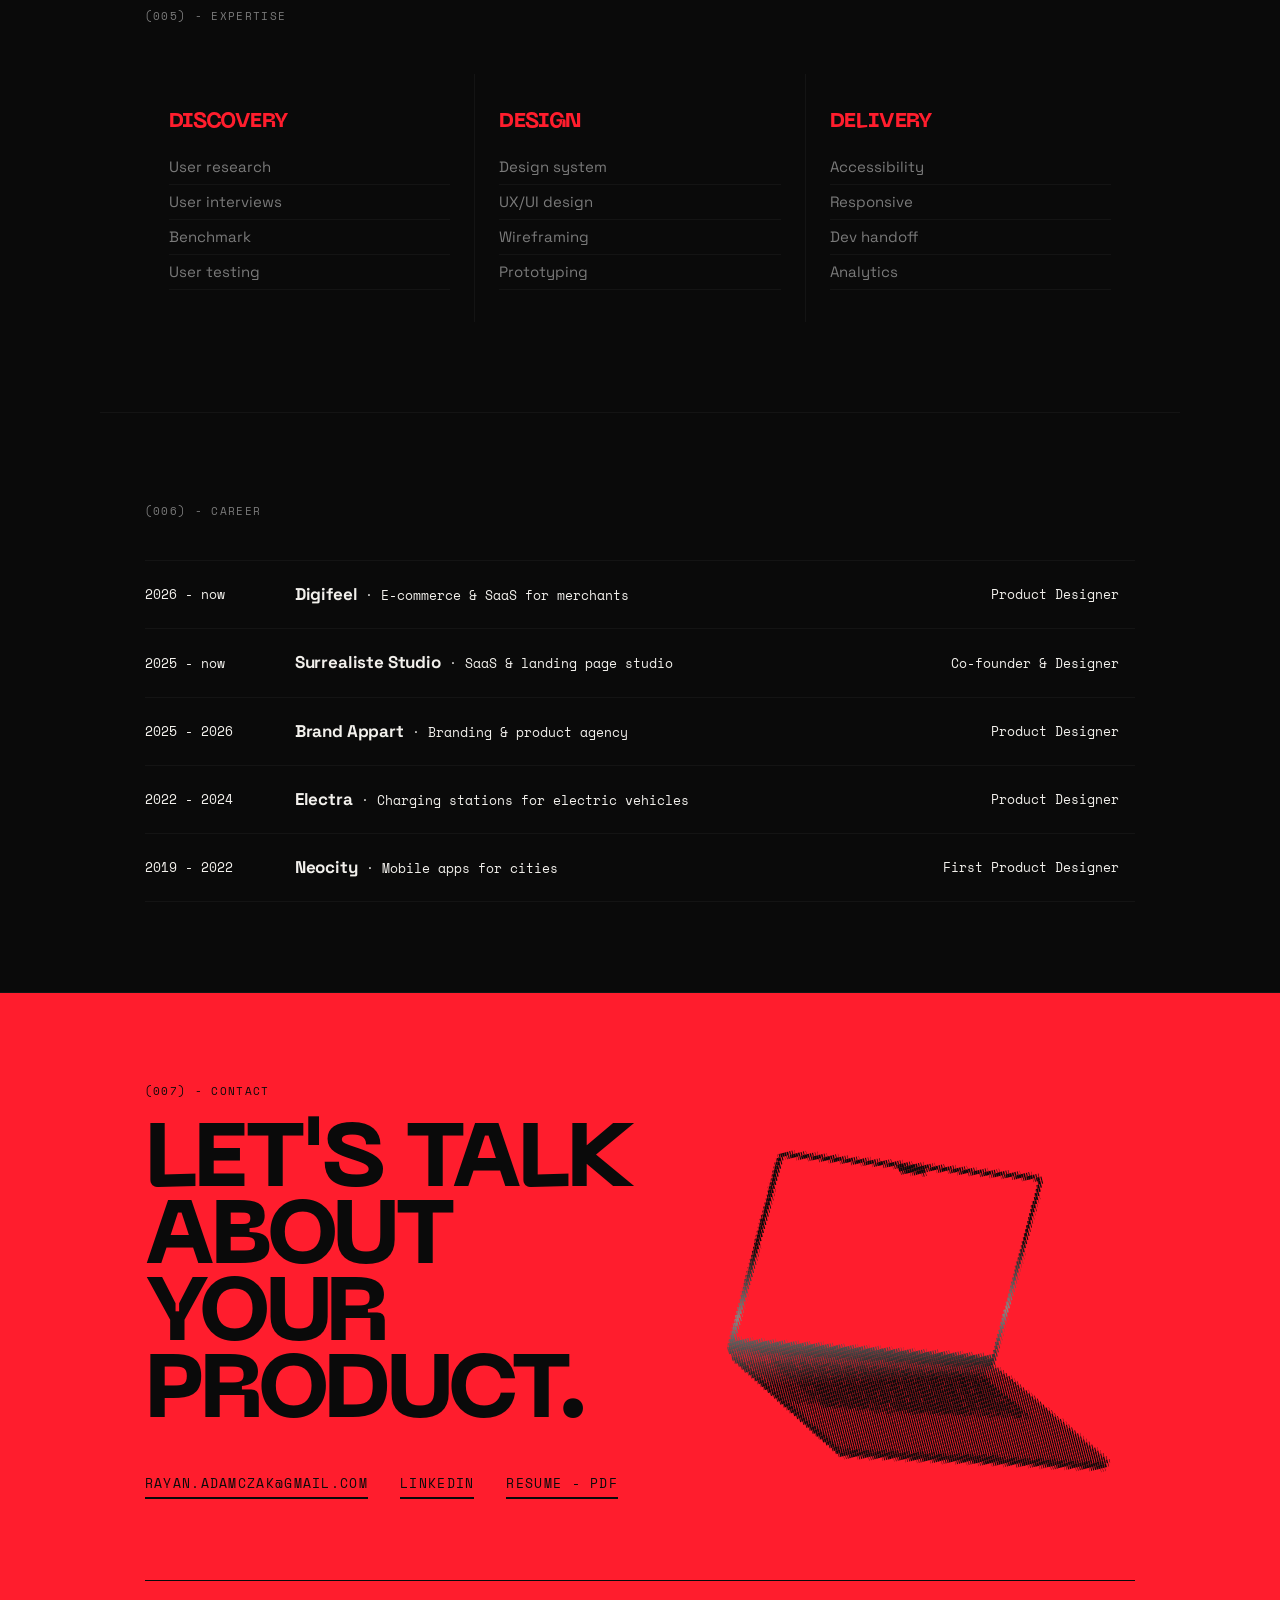
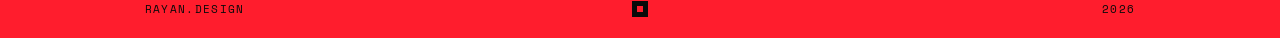
==== commit db79a14c: "Plus aucun tiret cadratin 210 occurrences remplacées par un tiret simple : 5 pages HTML, 3 feuilles " ====
--- a/index.html
+++ b/index.html
@@ -3,15 +3,15 @@
 <head>
 <meta charset="utf-8">
 <meta name="viewport" content="width=device-width, initial-scale=1">
-<title>Rayan Adamczak — Product Designer freelance à Brest</title>
-<meta name="description" content="Product Designer freelance — applications mobiles, design system, UX/UI. Electra, Neocity, Brand Appart, Digifeel. Brest, France &amp; remote.">
+<title>Rayan Adamczak - Product Designer freelance à Brest</title>
+<meta name="description" content="Product Designer freelance - applications mobiles, design system, UX/UI. Electra, Neocity, Brand Appart, Digifeel. Brest, France &amp; remote.">
 <meta name="theme-color" content="#0A0A0A">
 <link rel="icon" href="assets/favicon.svg" type="image/svg+xml">
 <link rel="icon" href="/favicon.ico" sizes="any">
 <link rel="apple-touch-icon" href="/assets/apple-touch-icon.png">
 <link rel="canonical" href="https://rayan.design/">
 <meta property="og:type" content="website">
-<meta property="og:title" content="Rayan Adamczak — Product Designer">
+<meta property="og:title" content="Rayan Adamczak - Product Designer">
 <meta property="og:description" content="Product Designer freelance à Brest, dispo missions. Applications mobiles, design system, UX/UI.">
 <meta property="og:image" content="https://rayan.design/assets/og.jpg">
 <meta property="og:image:width" content="1200">
@@ -71,8 +71,8 @@
 
 /* ── Curseur ──────────────────────────────────────────────── */
 /* `difference` est ce qui rend le curseur lisible sur les surfaces du site :
-   il vire au noir sur le rouge — sans quoi il disparaît sur la ligne de
-   parcours survolée — et reste rouge sur le noir. Son seul défaut est sur
+   il vire au noir sur le rouge - sans quoi il disparaît sur la ligne de
+   parcours survolée - et reste rouge sur le noir. Son seul défaut est sur
    un visuel clair importé, où le rouge s'inverse en cyan : on le neutralise
    alors ponctuellement (voir .zoom plus bas). */
 .cur{
@@ -128,7 +128,7 @@
   animation:scrute 9s cubic-bezier(.16,1,.3,1) infinite;
 }
 /* Saccade oculaire : déplacement quasi instantané suivi d'une fixation
-   longue. Les paliers sont volontairement inégaux — un rythme régulier
+   longue. Les paliers sont volontairement inégaux - un rythme régulier
    trahit la boucle. La pupille reste toujours dans la boîte : son bord
    ne dépasse jamais 12 % de marge au plus serré. */
 /* Tout passe par transform : `left`, `top` et `height` déclenchaient un
@@ -152,7 +152,7 @@
 }
 /* Le clignement vit dans la pupille elle-même (elle s'écrase sur sa
    hauteur), pas dans un cache rouge par-dessus. Un cache masquait la
-   pupille au lieu de la faire cligner — elle semblait disparaître.
+   pupille au lieu de la faire cligner - elle semblait disparaître.
    Comme tout est dans la même animation, il n'y a plus de désynchro
    possible entre deux boucles. */
 .logo:hover .pupille{animation-play-state:paused}
@@ -221,7 +221,7 @@
   background-color:transparent;
 }
 /* Calques empilés : ::before porte le portrait, les .glitch sont les bandes
-   décalées de la salve. Le masque vit sur les calques et non sur .portrait —
+   décalées de la salve. Le masque vit sur les calques et non sur .portrait -
    un masque sur le parent rognerait les décalages. */
 .portrait::before{content:''}
 .portrait::before,.portrait .glitch{
@@ -242,7 +242,7 @@
    Salves brèves et rares, séparées par de longues pauses : le glitch
    doit surprendre, pas meubler. Tout le tirage (nombre de bandes,
    hauteur, position, décalage, teinte) vit dans le script en bas de
-   page — une boucle CSS, même longue, finit par se laisser reconnaître.
+   page - une boucle CSS, même longue, finit par se laisser reconnaître.
    Deux teintes seulement, toutes deux sombres : la bande noire creuse
    un trou dans la trame, la rouge sourd l'éteint. Rien de clair, le
    glitch mange l'image au lieu de l'éclairer. */
@@ -284,7 +284,7 @@
 }
 /* L'allumage vit sur le parent, le balayage sur le laptop. Les deux
    étaient sur le même élément : passer la souris remplaçait `allumage`
-   par `balayage`, et la quitter rejouait l'allumage — l'écran semblait
+   par `balayage`, et la quitter rejouait l'allumage - l'écran semblait
    se couper à chaque sortie de survol. */
 section.in .laptop-scene{animation:allumage .9s steps(1,end)}
 @keyframes allumage{
@@ -396,7 +396,7 @@
    `border-radius` + `overflow:hidden`. L'image porte en permanence un
    `filter` et, au survol, un `transform` : les deux la placent sur sa
    propre couche de composition. Le rognage arrondi d'un ancêtre est
-   alors appliqué par le compositeur, qui ne lisse pas les bords — d'où
+   alors appliqué par le compositeur, qui ne lisse pas les bords - d'où
    les angles en escalier. `clip-path`, lui, reste antialiasé.
    L'`overflow:hidden` est conservé : il borne la mise en page, le
    clip-path ne fait que dessiner le bord. */
@@ -420,7 +420,7 @@
 .vignette figcaption{
   display:flex;justify-content:space-between;gap:12px;padding:14px 16px;
   font-family:var(--mono);font-size:10.5px;letter-spacing:.1em;text-transform:uppercase;
-  /* #7A7A7A sur --encre ne donne que 4.29:1 — sous le seuil pour
+  /* #7A7A7A sur --encre ne donne que 4.29:1 - sous le seuil pour
      du 10.5 px. Éclairci juste ce qu'il faut : 4.79:1. */
   color:#828282;border-top:1px solid var(--noir);
 }
@@ -467,7 +467,7 @@
   letter-spacing:-.02em;color:var(--rouge);margin-bottom:12px}
 /* Au survol : la puce rouge se déploie et l'item glisse pour lui faire
    place. Transition sur la largeur d'un pseudo-élément, pas sur padding
-   du <li> — le filet du bas ne bouge pas. */
+   du <li> - le filet du bas ne bouge pas. */
 .col li{list-style:none;font-size:15px;color:var(--gris);padding:5px 0;
   border-bottom:1px solid var(--encre);display:flex;align-items:center;
   transition:color .35s var(--ease)}
@@ -484,7 +484,7 @@
 /* `align-items:center` et non l'étirement par défaut : le nom de la boîte
    est en 17 px quand le reste de la ligne est en 13 px, donc la cellule du
    milieu est plus haute. Étirées, les deux autres colonnes calaient leur
-   texte en haut de la ligne — d'où l'impression d'un bloc non centré entre
+   texte en haut de la ligne - d'où l'impression d'un bloc non centré entre
    les deux filets, et d'une flèche décalée. */
 a.job{display:grid;grid-template-columns:130px 1fr auto;gap:20px;padding:20px 16px 20px 0;
   align-items:center;
@@ -495,11 +495,11 @@
 a.job:hover b{color:var(--noir)}
 /* La flèche était en ::after sur le <b> : même invisible elle occupait
    sa largeur, ce qui décalait le point médian selon la longueur du nom.
-   Elle passe en absolu — zéro impact sur le flux. */
+   Elle passe en absolu - zéro impact sur le flux. */
 a.job{position:relative}
 /* Flèche dessinée, plus le caractère « ↗ ». Dans Space Mono ce glyphe ne
-   descend pas jusqu'à la ligne de base — mesuré, son centre d'encre est
-   5 px plus haut que celui du texte — donc centrer sa boîte ne le centre
+   descend pas jusqu'à la ligne de base - mesuré, son centre d'encre est
+   5 px plus haut que celui du texte - donc centrer sa boîte ne le centre
    pas, lui. Le tracé remplit son viewBox de façon symétrique : centrer la
    boîte suffit. La couleur suit `currentColor`, elle passe donc au noir
    sur la ligne survolée sans règle en plus. */
@@ -550,7 +550,7 @@
 .contact .laptop{flex:0 0 auto;width:min(30vw,460px)}
 
 /* sur fond rouge le gris du libellé tombait à 2:1 de contraste */
-/* .6 donnait #6c1218 sur le rouge, soit 3.15:1 — sous le seuil pour du
+/* .6 donnait #6c1218 sur le rouge, soit 3.15:1 - sous le seuil pour du
    11 px. .85 monte à 4.61:1 en gardant le label en retrait. */
 .contact .label{color:var(--noir);opacity:.85}
 .contact h2{font-family:var(--display);font-weight:800;text-transform:uppercase;
@@ -564,7 +564,7 @@
    Autant garder la couleur franche, la hiérarchie passe par la taille. */
 .contact .pied{
   /* Autant d'air sous le pied qu'entre le filet et lui. La section perd
-     donc son padding bas — sinon il s'ajoutait et le rouge continuait
+     donc son padding bas - sinon il s'ajoutait et le rouge continuait
      sur une centaine de pixels de vide. */
   margin-top:clamp(52px,9vh,110px);padding:20px 0;
   border-top:1px solid var(--noir);
@@ -578,7 +578,7 @@
 .contact{padding-bottom:0}
 .contact .pied > :last-child{justify-self:end}
 /* L'œil inversé : sur le rouge, c'est le carré qui passe au noir et la
-   pupille au rouge. Fixe — il ne scrute que dans l'en-tête. */
+   pupille au rouge. Fixe - il ne scrute que dans l'en-tête. */
 .contact .pied .oeil{position:relative;display:block;width:16px;height:16px;background:var(--noir)}
 .contact .pied .oeil span{position:absolute;inset:31.25%;background:var(--rouge)}
 
@@ -607,7 +607,7 @@
 
 /* ══ Mobile ══════════════════════════════════════════════════
    Le portrait ne disparaît plus : il passe au-dessus du titre, en
-   pleine largeur. Et les bornes basses des clamp remontent — sur un
+   pleine largeur. Et les bornes basses des clamp remontent - sur un
    écran de 390 px, 7vw ne faisait que 27 px et tout butait sur le
    minimum, d'où l'impression de miniature. */
 @media(max-width:860px){
@@ -623,7 +623,7 @@
 
   /* Hauteur calée sur le viewport moins le bandeau : celui-ci doit être
      visible sans scroller, sinon on ne sait pas que la page continue.
-     100svh, pas 100vh — la barre d'URL mobile fausse vh. */
+     100svh, pas 100vh - la barre d'URL mobile fausse vh. */
   .hero{
     min-height:calc(100svh - 46px);padding-top:76px;padding-bottom:22px;
     justify-content:space-between;
@@ -680,7 +680,7 @@
      trois lignes bancales */
   .contact .links{flex-direction:column;align-items:flex-start;gap:12px;font-size:12px}
   /* Aligné à gauche comme le reste de la colonne, et décollé des liens :
-     centré et large, il venait toucher le « CV — PDF ». */
+     centré et large, il venait toucher le « CV - PDF ». */
   .laptop-scene{padding:0;align-self:flex-start;margin-top:clamp(28px,7vw,52px)}
   .contact .laptop{width:min(58vw,260px)}
 
@@ -697,7 +697,7 @@
   .langue,.loupe button{cursor:pointer}
   .carrousel,.vignette{cursor:auto}
   .portrait{filter:brightness(1)}
-  /* aucun état :hover atteignable au doigt — on neutralise pour éviter
+  /* aucun état :hover atteignable au doigt - on neutralise pour éviter
      les états « collés » après un tap */
   a.row:hover,a.job:hover{background:none;color:inherit;padding-left:12px}
   a.row:hover .tags,a.row:hover .num,a.job:hover b{color:var(--gris)}
@@ -711,7 +711,7 @@
 /* ── Transition d'une page à l'autre ──────────────────────────
    Navigation entre deux documents de même origine : le navigateur
    photographie l'ancienne page et la nouvelle, puis interpole. La règle
-   doit exister des deux côtés — elle est donc reprise à l'identique dans
+   doit exister des deux côtés - elle est donc reprise à l'identique dans
    assets/case.css. Là où ce n'est pas encore implémenté, elle est
    ignorée et la navigation reste instantanée : rien d'autre à prévoir. */
 @view-transition{navigation:auto}
@@ -742,7 +742,7 @@
 </style>
 <script>
 // Les masques en url('assets/*.svg') sont bloqués en file:// (origine
-// opaque). On ne charge la version inlinée en data: URI — 448 Ko — que
+// opaque). On ne charge la version inlinée en data: URI - 448 Ko - que
 // dans ce cas précis. En HTTP les url() suffisent : rien à télécharger.
 if (location.protocol === 'file:') {
   document.write('<link rel="stylesheet" href="assets/masks.css">');
@@ -750,7 +750,7 @@
 </script>
 <!-- Donnée structurée : elle relie le site à une personne, pas seulement à
      des mots-clés. C'est le signal utile sur une requête au nom. Rien ici
-     n'est décoratif — tout est vérifiable sur la page. -->
+     n'est décoratif - tout est vérifiable sur la page. -->
 <script type="application/ld+json">
 {
   "@context": "https://schema.org",
@@ -775,7 +775,7 @@
 
 <a class="logo" href="#" aria-label="Accueil"><span class="pupille"></span></a>
 <div class="status">
-  <span class="dot"></span><span data-en="Signal — Brest, FR">Signal — Brest, FR</span>
+  <span class="dot"></span><span data-en="Signal - Brest, FR">Signal - Brest, FR</span>
   <button class="langue" id="langue" type="button" aria-label="Language">EN</button>
 </div>
 
@@ -785,7 +785,7 @@
 <section class="hero">
   <div class="hero-main">
     <div class="hero-text">
-      <div class="label" data-en="(001) — Portfolio">(001) — Portfolio</div>
+      <div class="label" data-en="(001) - Portfolio">(001) - Portfolio</div>
       <h1>Rayan<br>Adamczak</h1>
       <div class="sub">Product Designer</div>
     </div>
@@ -825,14 +825,14 @@
 
 <!-- MANIFESTE -->
 <section class="manifeste">
-  <div class="label" data-en="(002) — Manifesto">(002) — Manifeste</div>
+  <div class="label" data-en="(002) - Manifesto">(002) - Manifeste</div>
   <p data-en="&lt;em&gt;User-centric&lt;/em&gt; solutions that serve the &lt;em&gt;business&lt;/em&gt; too.">Des solutions centrées <em>utilisateur</em>, qui servent aussi le <em>business.</em></p>
   <p class="manifeste-suite" data-en="Thanks to numerous experiences and solutions delivered, I developed a wide panel of skills: discovery, definition and design backed by customer insights.">Au fil des expériences et des projets livrés, j'ai développé un large éventail de compétences : discovery, définition et design, nourris par les insights clients.</p>
 </section>
 
 <!-- INDEX PROJETS -->
 <section>
-  <div class="label" data-en="(003) — Case studies">(003) — Case studies</div>
+  <div class="label" data-en="(003) - Case studies">(003) - Case studies</div>
   <div class="index">
     <!-- Du plus récent au plus ancien. Les projets perso pointent vers leur
          site ou leur fiche App Store, faute de page dédiée ici. -->
@@ -864,7 +864,7 @@
       <span class="num">002</span>
       <div><h2>Retro</h2>
         <div class="tags" data-en="Electra · 3 weeks · Mobile · B2C">Electra · 3 semaines · Mobile · B2C</div></div>
-      <span class="num" data-en="33 % adoption — 1,000+ users">33 % d'adoption — 1 000+ utilisateurs</span>
+      <span class="num" data-en="33 % adoption - 1,000+ users">33 % d'adoption - 1 000+ utilisateurs</span>
     </a>
     <a class="row" href="case-parking-access" data-peek>
       <span class="num">001</span>
@@ -877,7 +877,7 @@
 
 <!-- APERÇUS -->
 <section>
-  <div class="label" data-en="(004) — Previews">(004) — Aperçus</div>
+  <div class="label" data-en="(004) - Previews">(004) - Aperçus</div>
   <div class="carrousel" id="carrousel">
     <figure class="vignette"><div class="cadre">
       <img src="assets/carrousel/1.webp" alt="Parking Access" loading="lazy" draggable="false" width="1600" height="900"></div>
@@ -899,7 +899,7 @@
 
 <!-- EXPERTISES -->
 <section>
-  <div class="label" data-en="(005) — Expertise">(005) — Expertises</div>
+  <div class="label" data-en="(005) - Expertise">(005) - Expertises</div>
   <div class="cols">
     <div class="col"><h3>Discovery</h3><ul>
       <li data-en="User research">User research</li>
@@ -921,26 +921,26 @@
 
 <!-- PARCOURS -->
 <section>
-  <div class="label" data-en="(006) — Career">(006) — Parcours</div>
+  <div class="label" data-en="(006) - Career">(006) - Parcours</div>
   <div class="index">
     <a class="job" href="https://www.digifeel.io/" target="_blank" rel="noopener">
-      <span data-en="2026 — now">2026 — auj.</span>
+      <span data-en="2026 - now">2026 - auj.</span>
       <span><b>Digifeel</b> · <span data-en="E-commerce &amp; SaaS for merchants">E-commerce &amp; SaaS commerçants</span></span>
       <span>Product Designer</span></a>
     <div class="job">
-      <span data-en="2025 — now">2025 — auj.</span>
+      <span data-en="2025 - now">2025 - auj.</span>
       <span><b>Surrealiste Studio</b> · <span data-en="SaaS &amp; landing page studio">Studio SaaS &amp; landing</span></span>
       <span data-en="Co-founder &amp; Designer">Co-fondateur &amp; Designer</span></div>
     <a class="job" href="https://brandappart.com/" target="_blank" rel="noopener">
-      <span>2025 — 2026</span>
+      <span>2025 - 2026</span>
       <span><b>Brand Appart</b> · <span data-en="Branding &amp; product agency">Agence branding &amp; produit</span></span>
       <span>Product Designer</span></a>
     <a class="job" href="https://www.go-electra.com/" target="_blank" rel="noopener">
-      <span>2022 — 2024</span>
+      <span>2022 - 2024</span>
       <span><b>Electra</b> · <span class="long" data-en="Charging stations for electric vehicles">Stations de recharge pour voitures électriques</span><span class="court" data-en="EV charging stations">Stations de recharge pour EV</span></span>
       <span>Product Designer</span></a>
     <a class="job" href="https://neocity.fr/" target="_blank" rel="noopener">
-      <span>2019 — 2022</span>
+      <span>2019 - 2022</span>
       <span><b>Neocity</b> · <span data-en="Mobile apps for cities">Apps mobiles pour les villes</span></span>
       <span>First Product Designer</span></a>
   </div>
@@ -948,14 +948,14 @@
 
 <!-- CONTACT -->
 <section class="contact">
-  <div class="label" data-en="(007) — Contact">(007) — Contact</div>
+  <div class="label" data-en="(007) - Contact">(007) - Contact</div>
   <div class="contact-main">
     <div>
       <h2 data-en="Let's talk&lt;br&gt;about your&lt;br&gt;product.">Parlons<br>de votre<br>produit.</h2>
       <div class="links">
         <a href="mailto:rayan.adamczak@gmail.com">rayan.adamczak@gmail.com</a>
         <a href="https://www.linkedin.com/in/rayan-adamczak/" target="_blank" rel="noopener">LinkedIn</a>
-        <a href="https://drive.google.com/file/d/14xStFrOXYYaxbtZPUauzJ34D3LQgsAnT/view" target="_blank" rel="noopener" data-en="Resume — PDF">CV — PDF</a>
+        <a href="https://drive.google.com/file/d/14xStFrOXYYaxbtZPUauzJ34D3LQgsAnT/view" target="_blank" rel="noopener" data-en="Resume - PDF">CV - PDF</a>
       </div>
     </div>
     <div class="laptop-scene">
@@ -1001,7 +1001,7 @@
 // curseur
 const cur=document.getElementById('cur'), peek=document.getElementById('peek');
 // Une seule écriture par image. Les événements pointeur arrivent plus vite
-// que les images — jusqu'à 125 Hz sur une souris à haute fréquence — et
+// que les images - jusqu'à 125 Hz sur une souris à haute fréquence - et
 // `left`/`top` sur .peek forcent un calcul de mise en page à chaque fois.
 // C'est ce qui saccadait le glissement du carrousel, qui se joue dans la
 // même boucle d'événements.
@@ -1046,7 +1046,7 @@
 let aDragge = false;
 // Pas de `setPointerCapture` ici : tant qu'un pointeur est capturé, le
 // `click` qui suit est redirigé vers l'élément capturant. Il arrivait donc
-// sur le carrousel et jamais sur la vignette — la visionneuse ne s'ouvrait
+// sur le carrousel et jamais sur la vignette - la visionneuse ne s'ouvrait
 // pas. On suit le pointeur sur la fenêtre, ce qui couvre aussi le cas du
 // glissement relâché hors du carrousel.
 car.addEventListener('pointerdown', e => {
@@ -1112,7 +1112,7 @@
 // l'autre bout de la section renverrait un angle absurde.
 // Le repère vient de .laptop-scene et non du laptop : getBoundingClientRect
 // d'un élément pivoté renvoie sa boîte transformée, qui bouge à chaque
-// image — le suivi se serait mis à osciller tout seul.
+// image - le suivi se serait mis à osciller tout seul.
 const borne = v => Math.max(-1, Math.min(1, v));
 zone.addEventListener('pointermove', e => {
   const r = scene.getBoundingClientRect();
@@ -1161,7 +1161,7 @@
   }
   loupe.setAttribute('open', '');
   // `visibility` bascule sans délai à l'ouverture (voir la transition),
-  // donc le bouton est focusable immédiatement — pas besoin d'attendre
+  // donc le bouton est focusable immédiatement - pas besoin d'attendre
   // une frame, qui serait gelée si l'onglet n'est pas au premier plan.
   btnFermer.focus();
 }
@@ -1232,8 +1232,8 @@
   }
 
   // Cadencé sur setTimeout et non sur requestAnimationFrame : rAF est
-  // suspendu partout où rien n'est composité — onglet en arrière-plan,
-  // volet d'aperçu — et la salve n'y partirait jamais.
+  // suspendu partout où rien n'est composité - onglet en arrière-plan,
+  // volet d'aperçu - et la salve n'y partirait jamais.
   function salve() {
     let reste = Math.round(alea(4, 8));
     let precedente = performance.now();
@@ -1259,13 +1259,13 @@
   addEventListener('visibilitychange', () => { if (document.hidden) eteint(); });
 })();
 
-// reveal au scroll — on observe les <section>, pas leurs enfants :
+// reveal au scroll - on observe les <section>, pas leurs enfants :
 // un enfant en clip-path:inset(0 0 100%) a une zone d'intersection nulle,
 // l'observer ne se déclencherait jamais.
 document.documentElement.classList.add('js-reveal');
 // Retour depuis une étude de cas : la page est déjà connue, on la rend
 // telle quelle. Sans ça, la transition entre documents photographierait
-// une page vide — tout est masqué tant que l'observer n'a pas répondu —
+// une page vide - tout est masqué tant que l'observer n'a pas répondu -
 // et le retour donnerait un écran blanc suivi d'une réapparition.
 // L'entrée reste animée sur une vraie première arrivée.
 const nav = performance.getEntriesByType('navigation')[0];
--- a/assets/masks.css
+++ b/assets/masks.css
@@ -1,4 +1,4 @@
-/* Généré par un script — masques inlinés en data: URI.
+/* Généré par un script - masques inlinés en data: URI.
    Raison : un mask-image qui pointe vers un fichier .svg est bloqué
    en file:// (origine opaque). En prod (servi en http) les url('assets/*.svg')
    du CSS principal suffisent et ce fichier devient inutile. */
